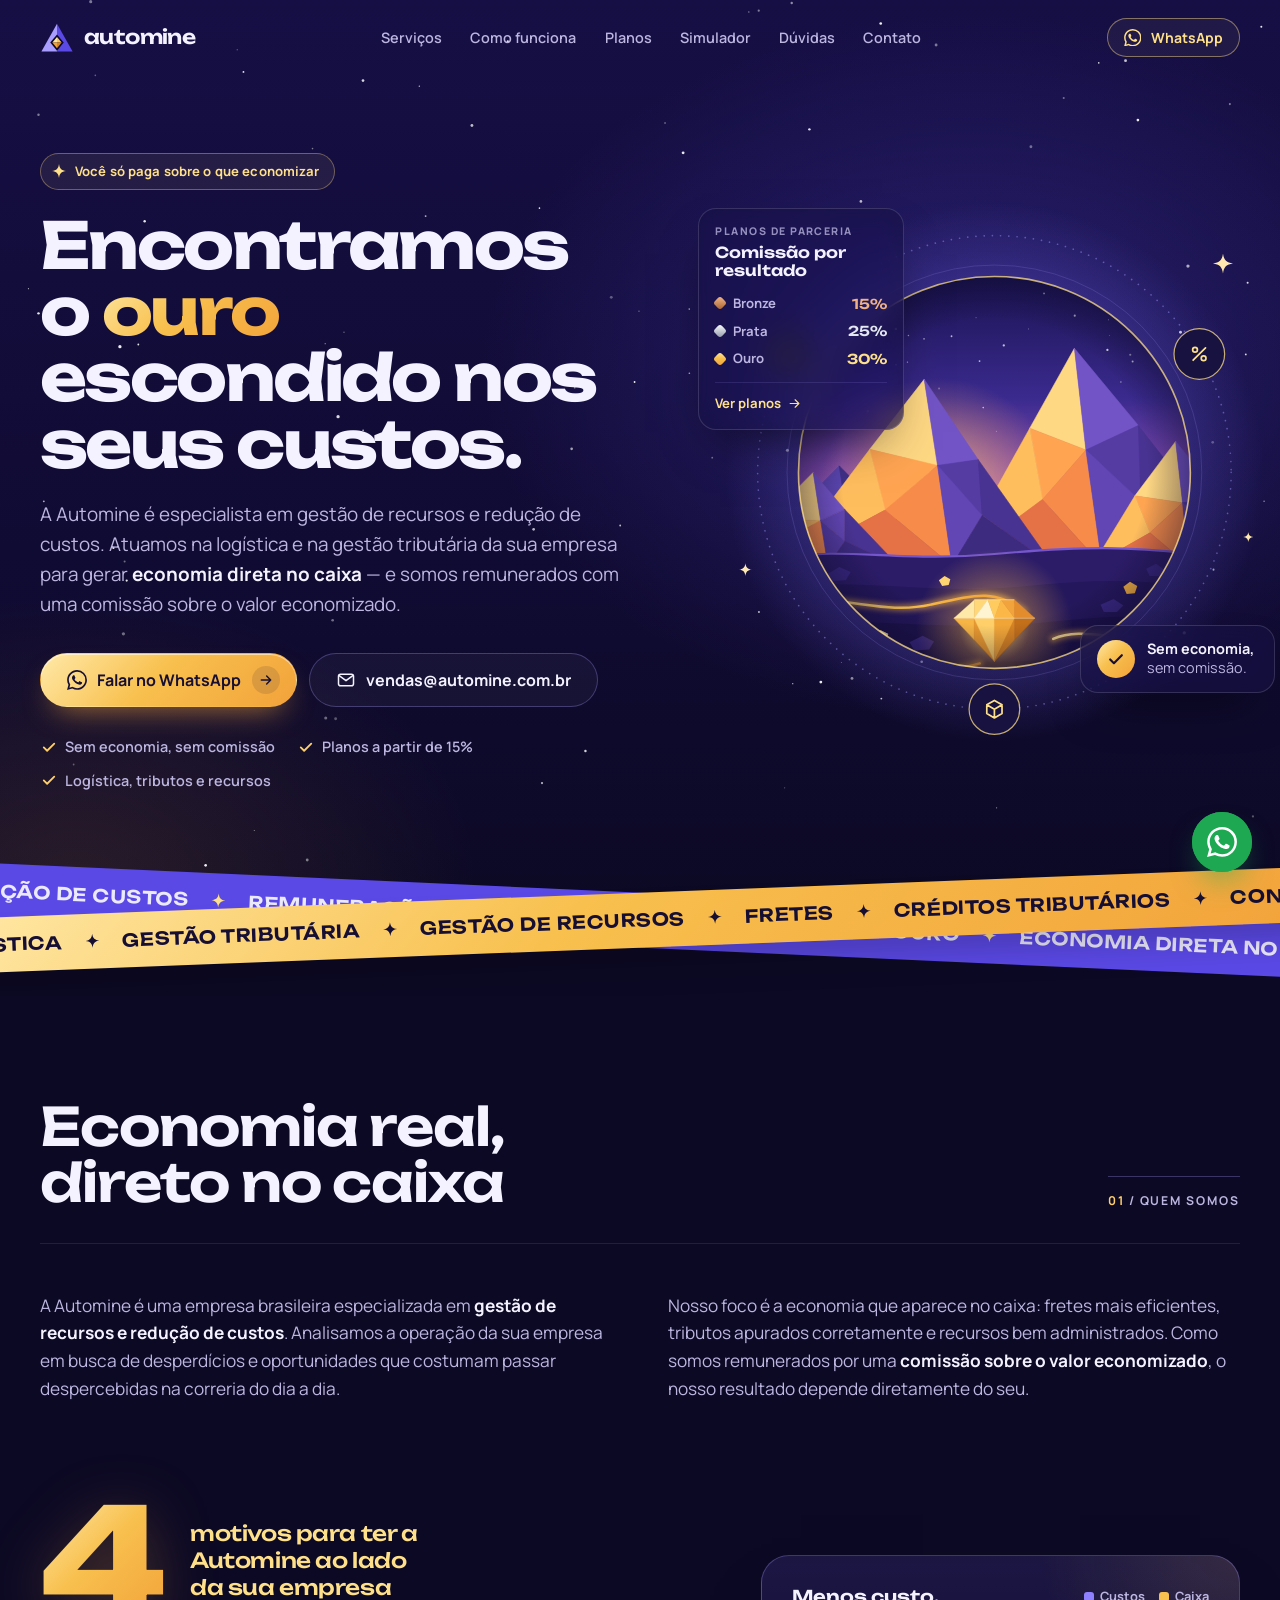
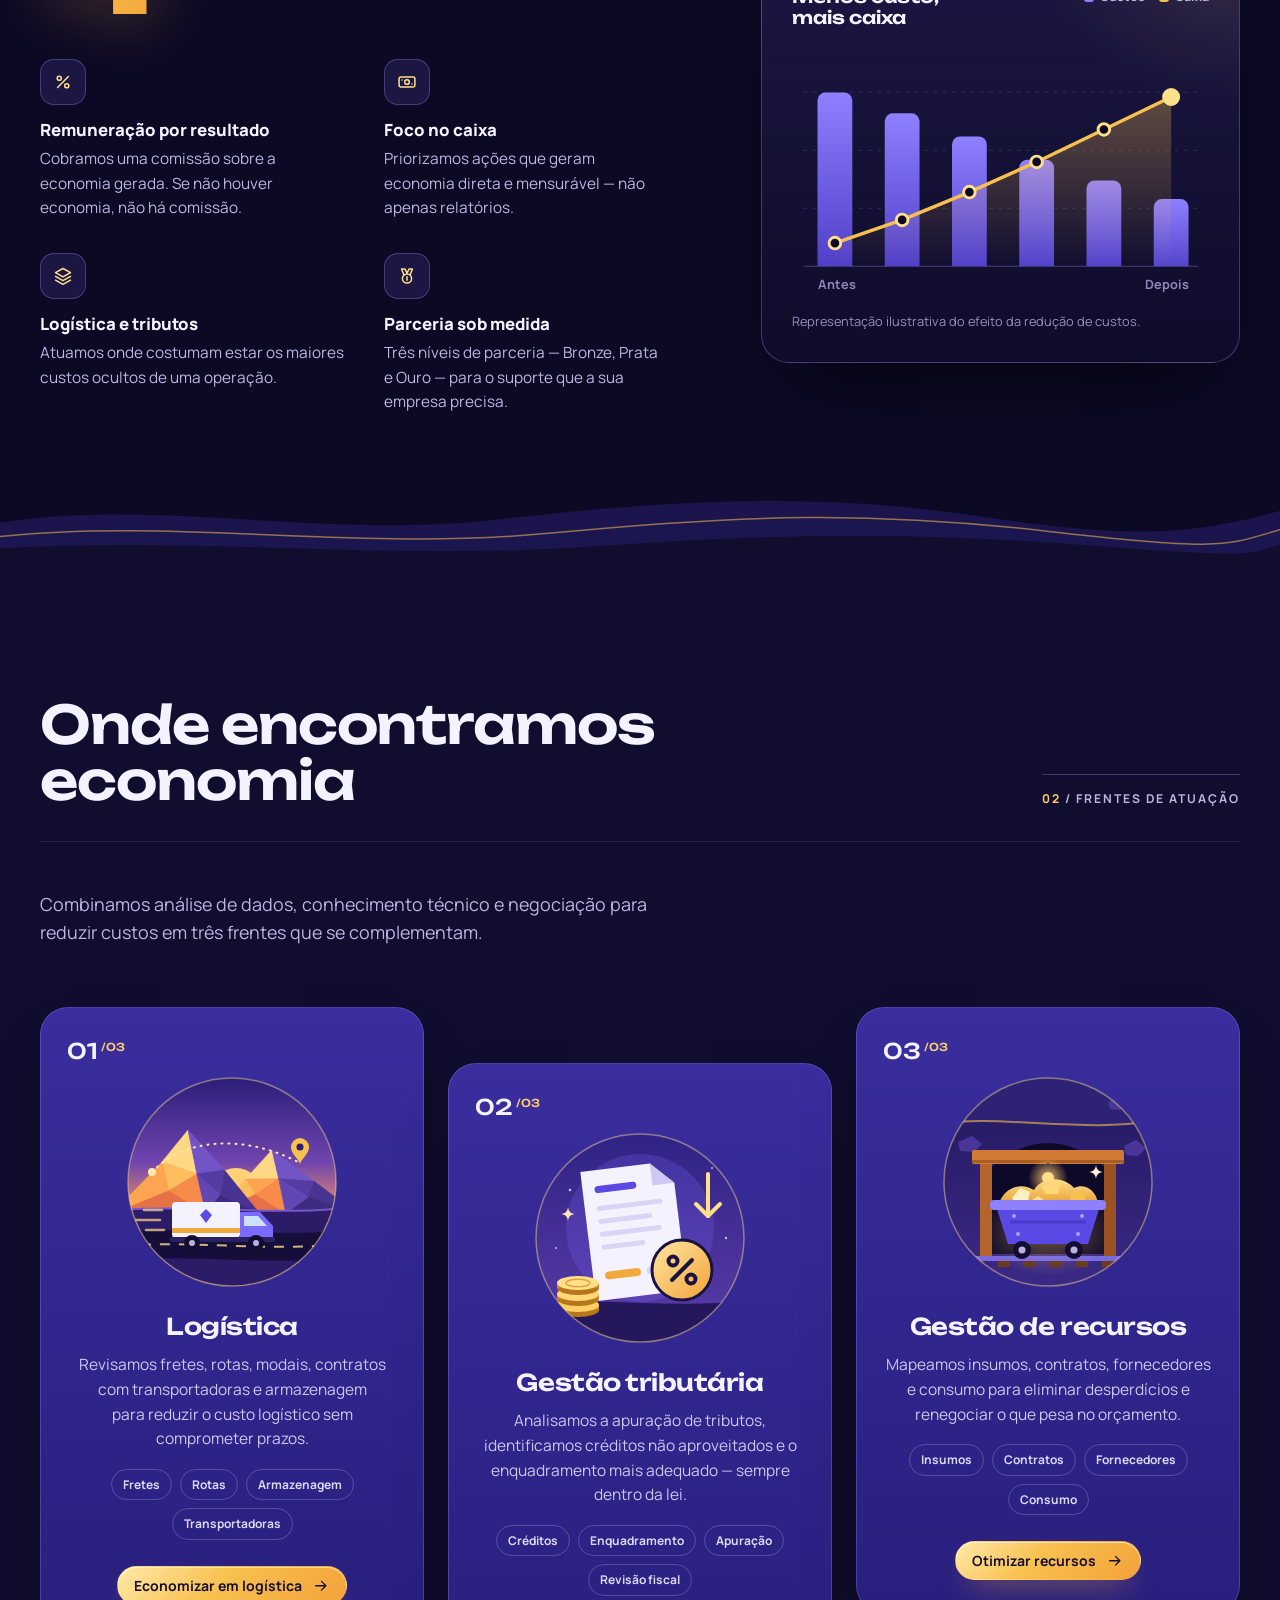
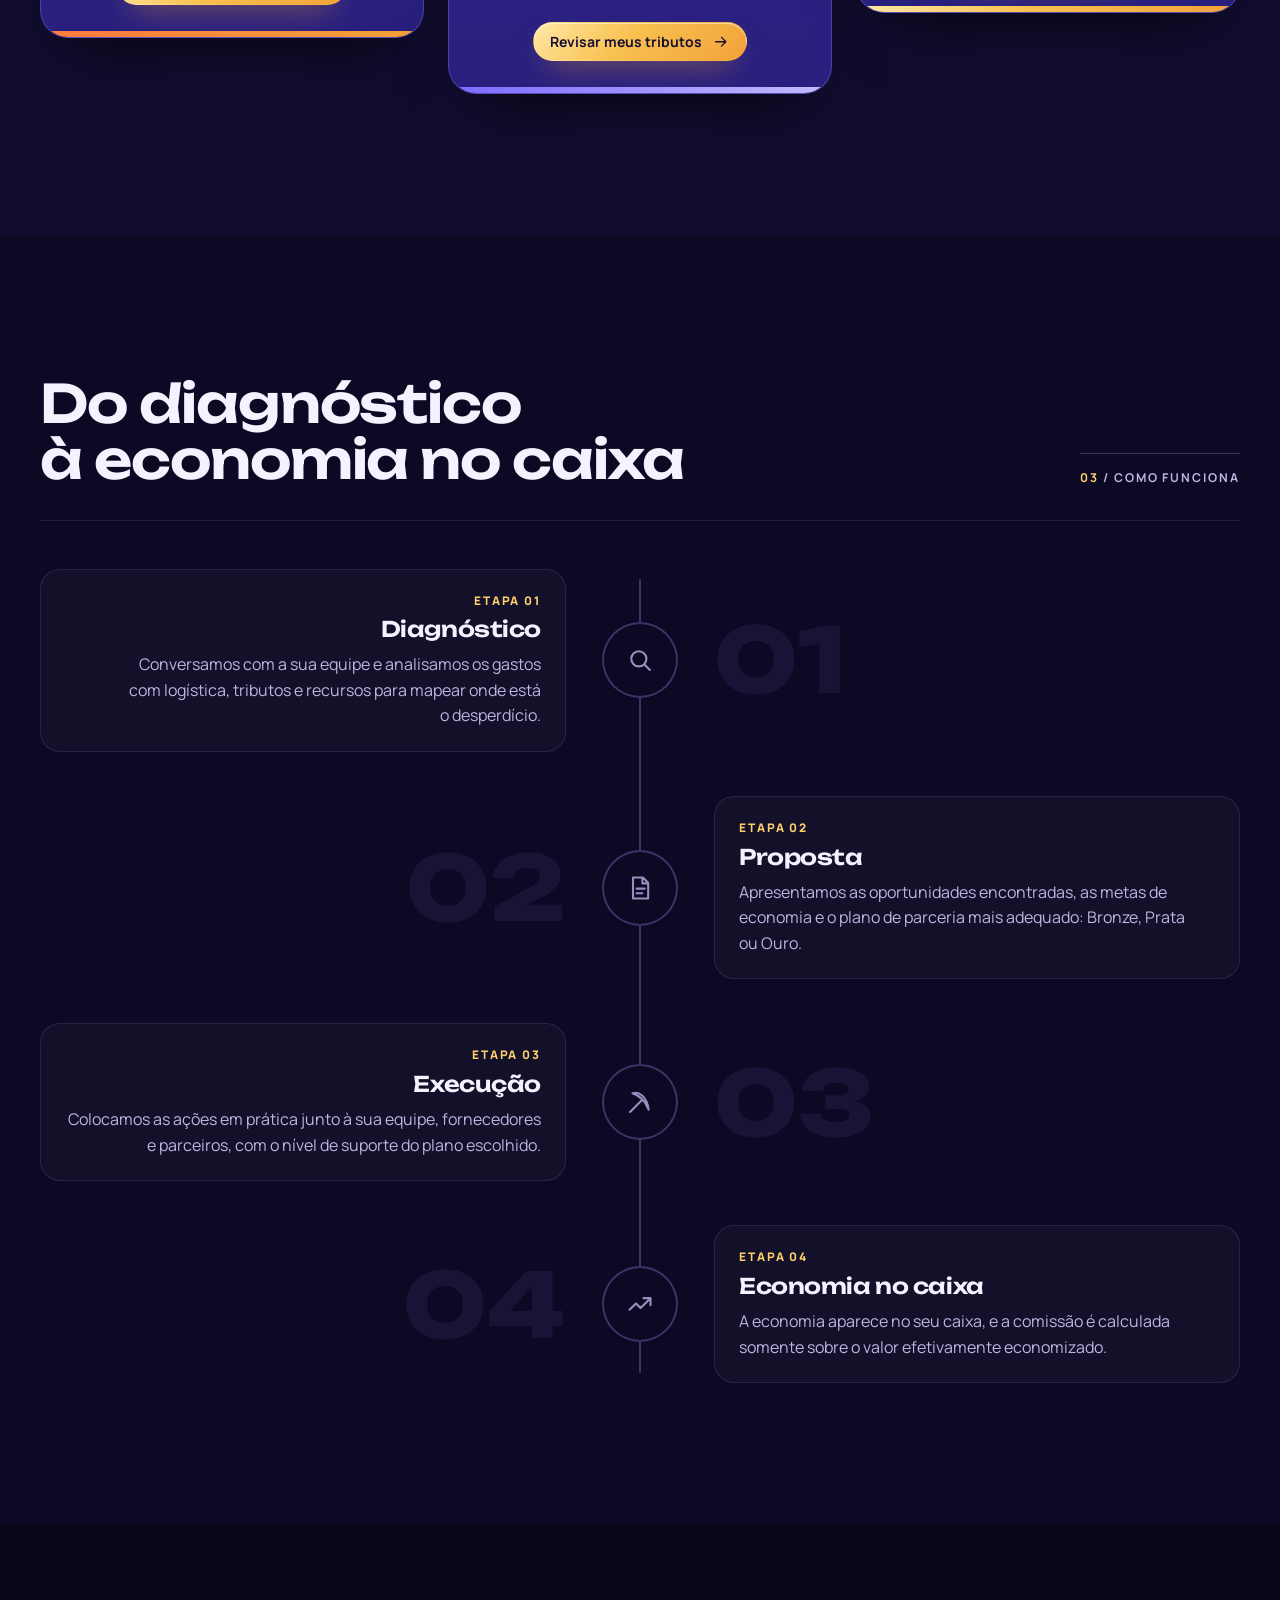
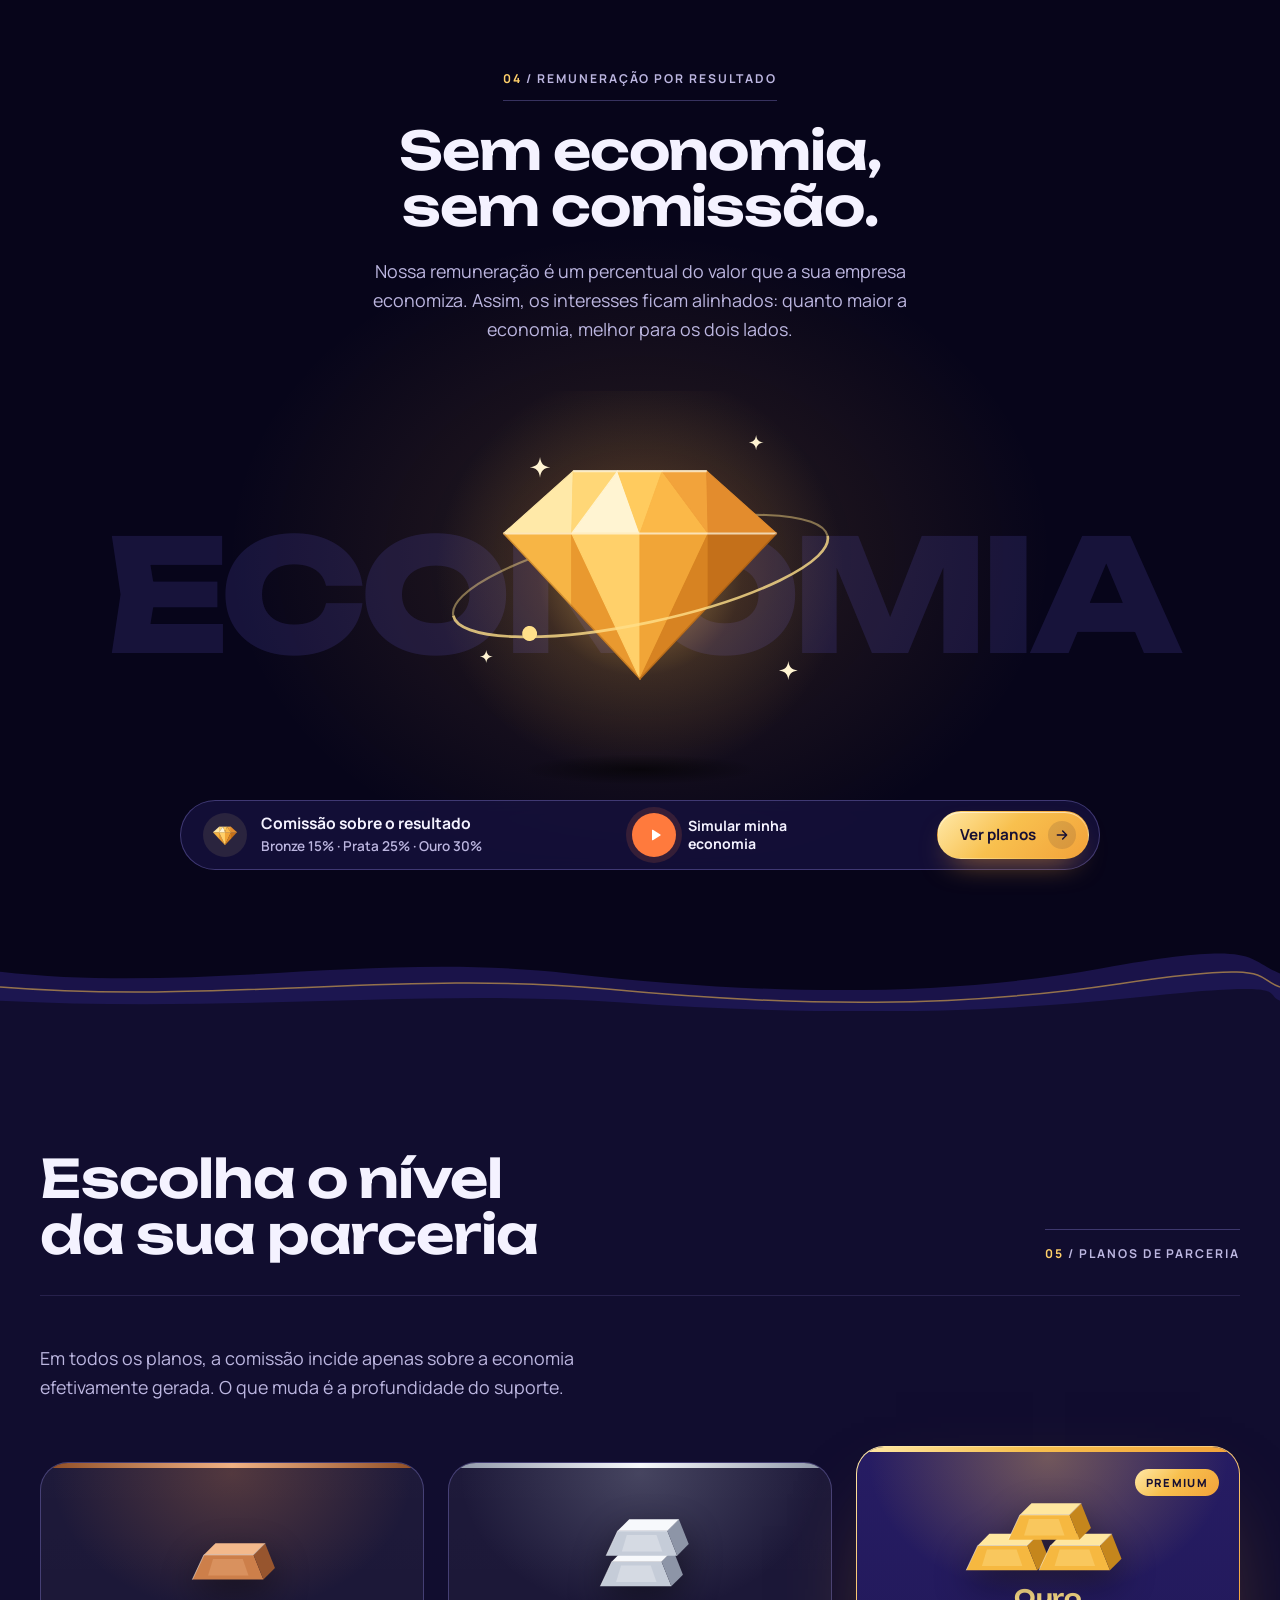
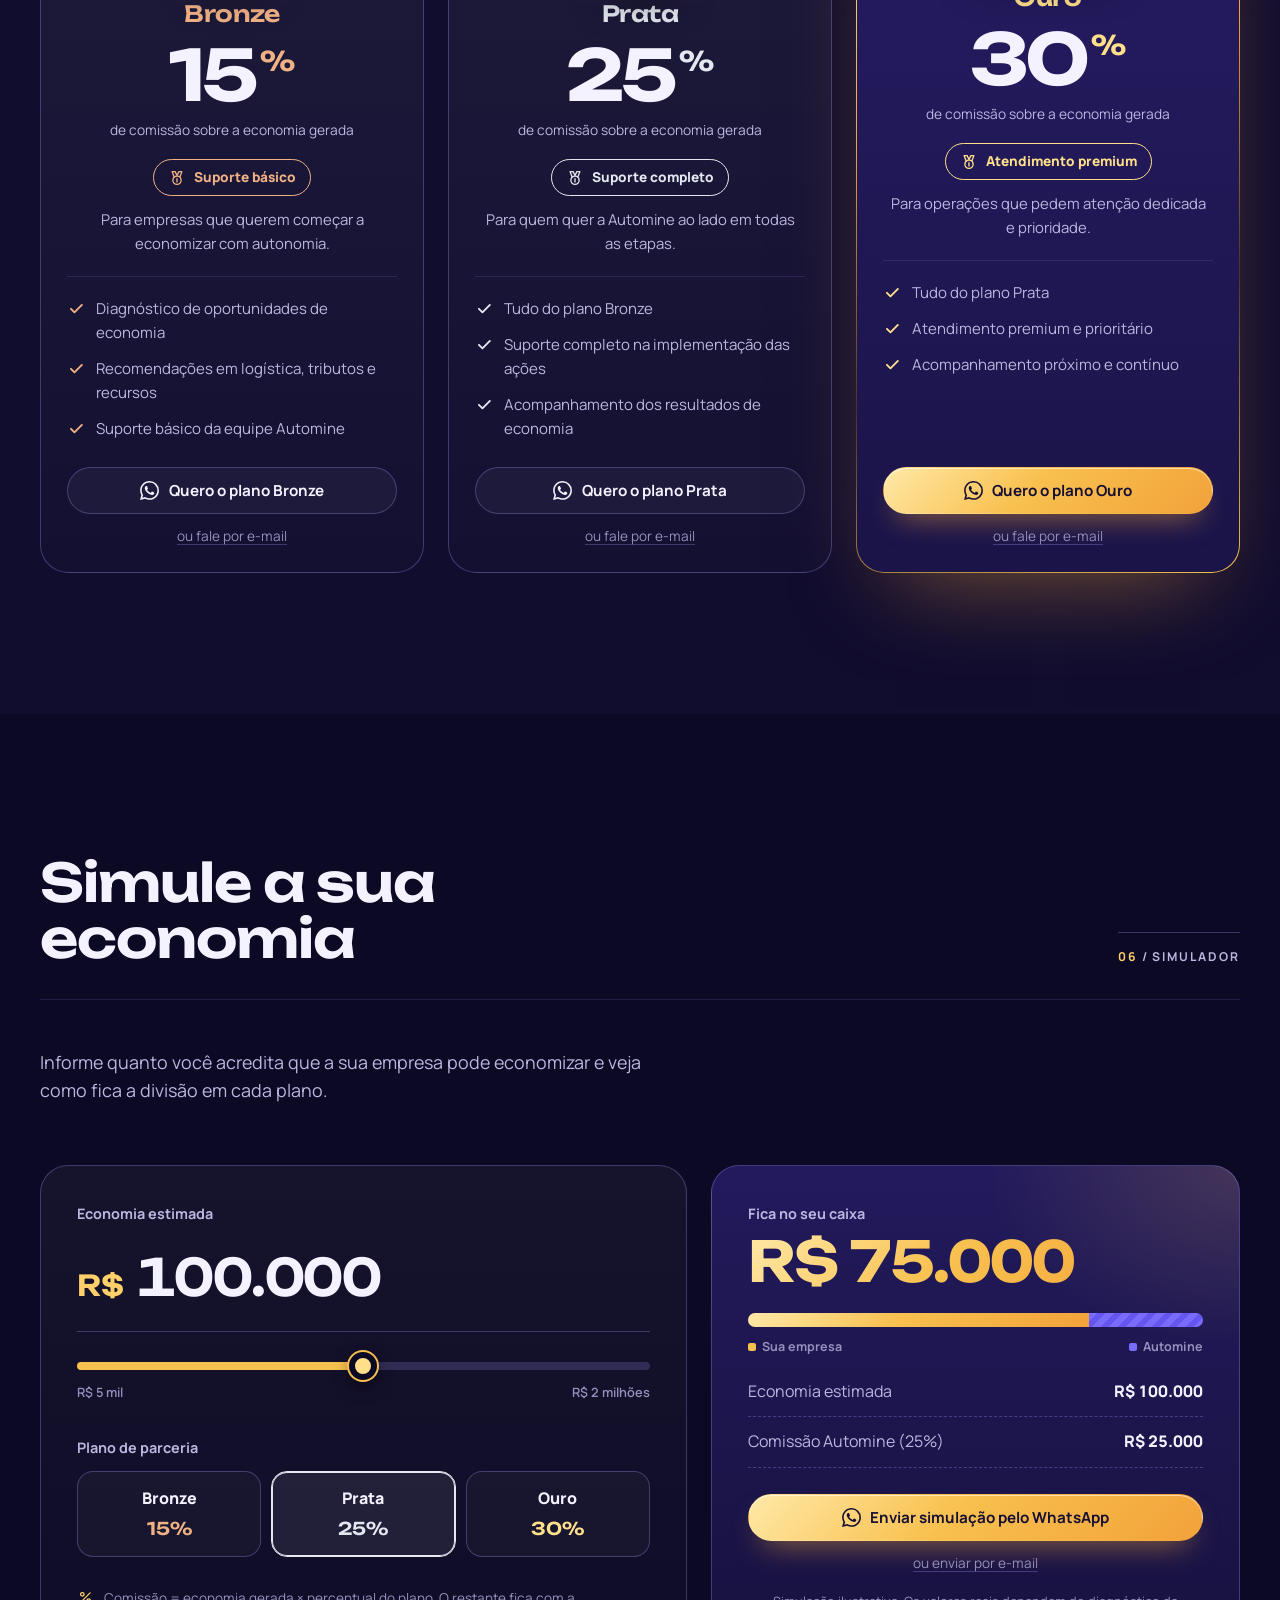
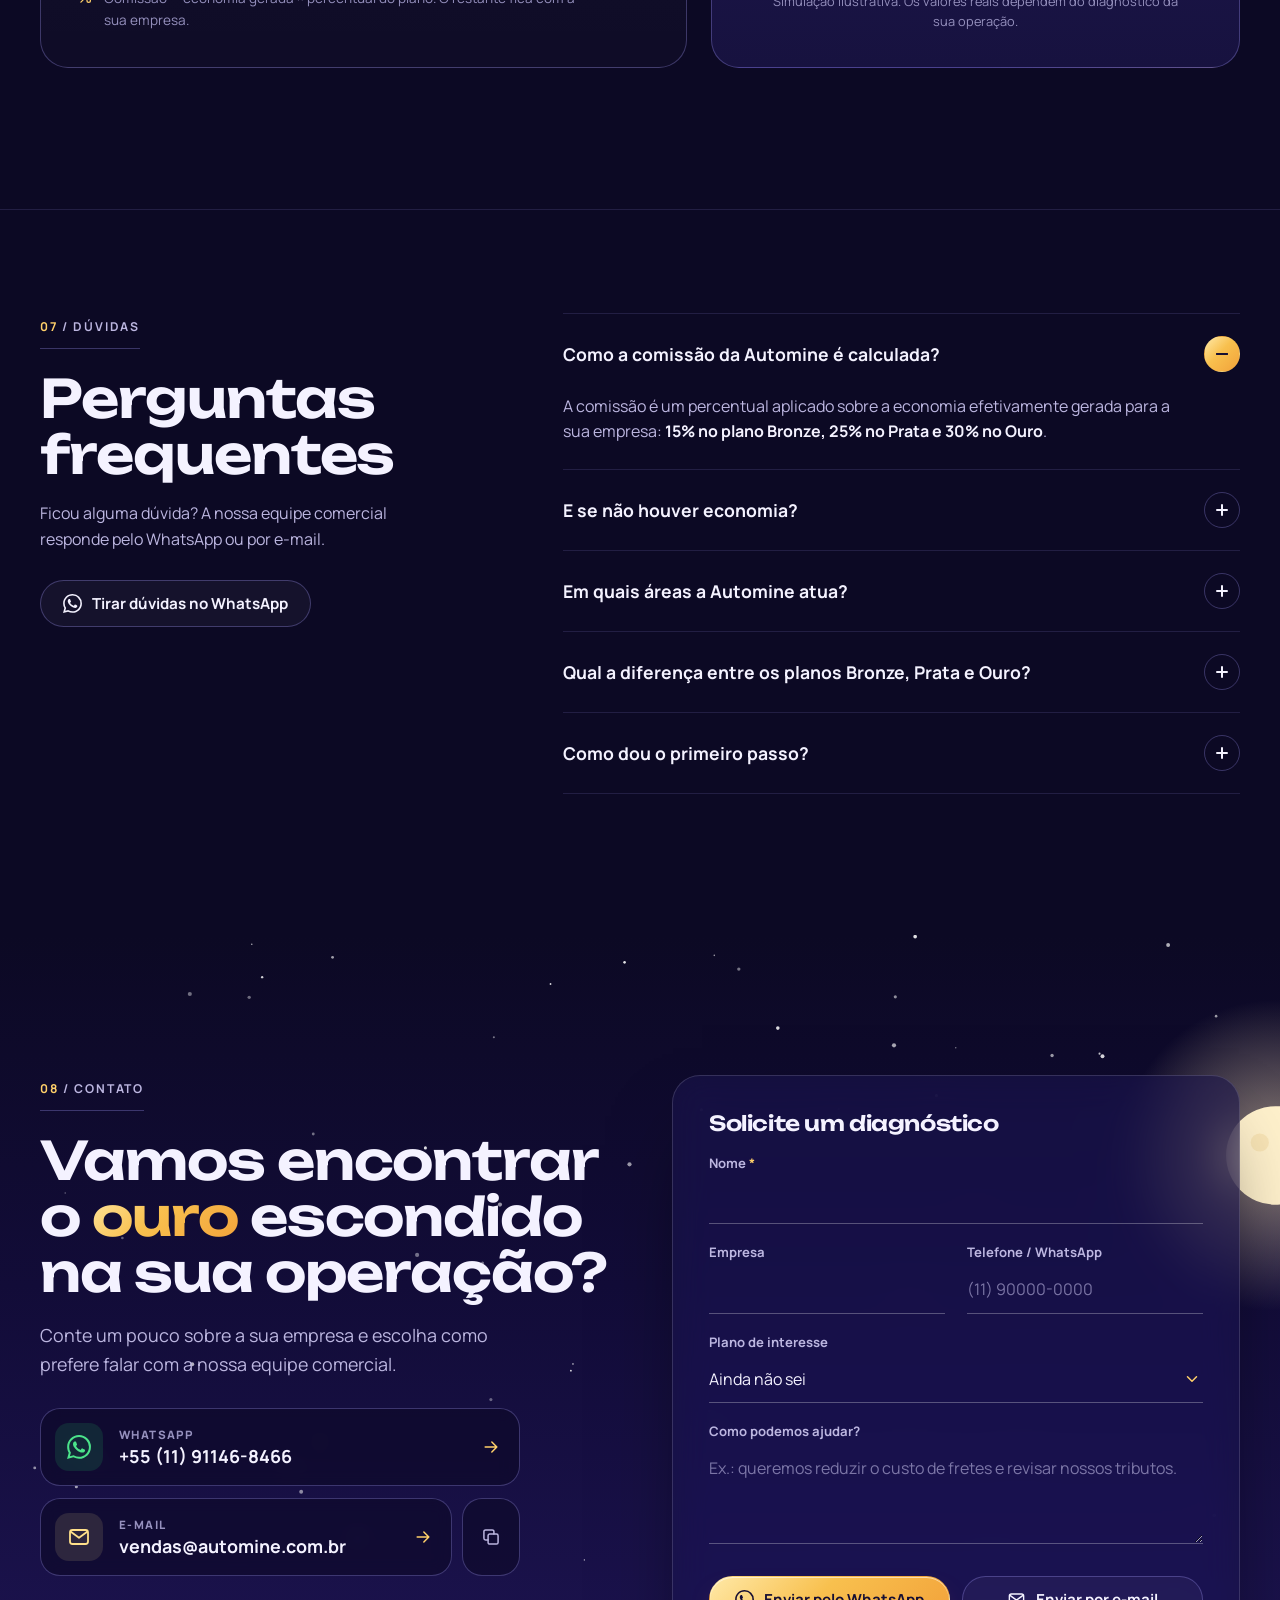
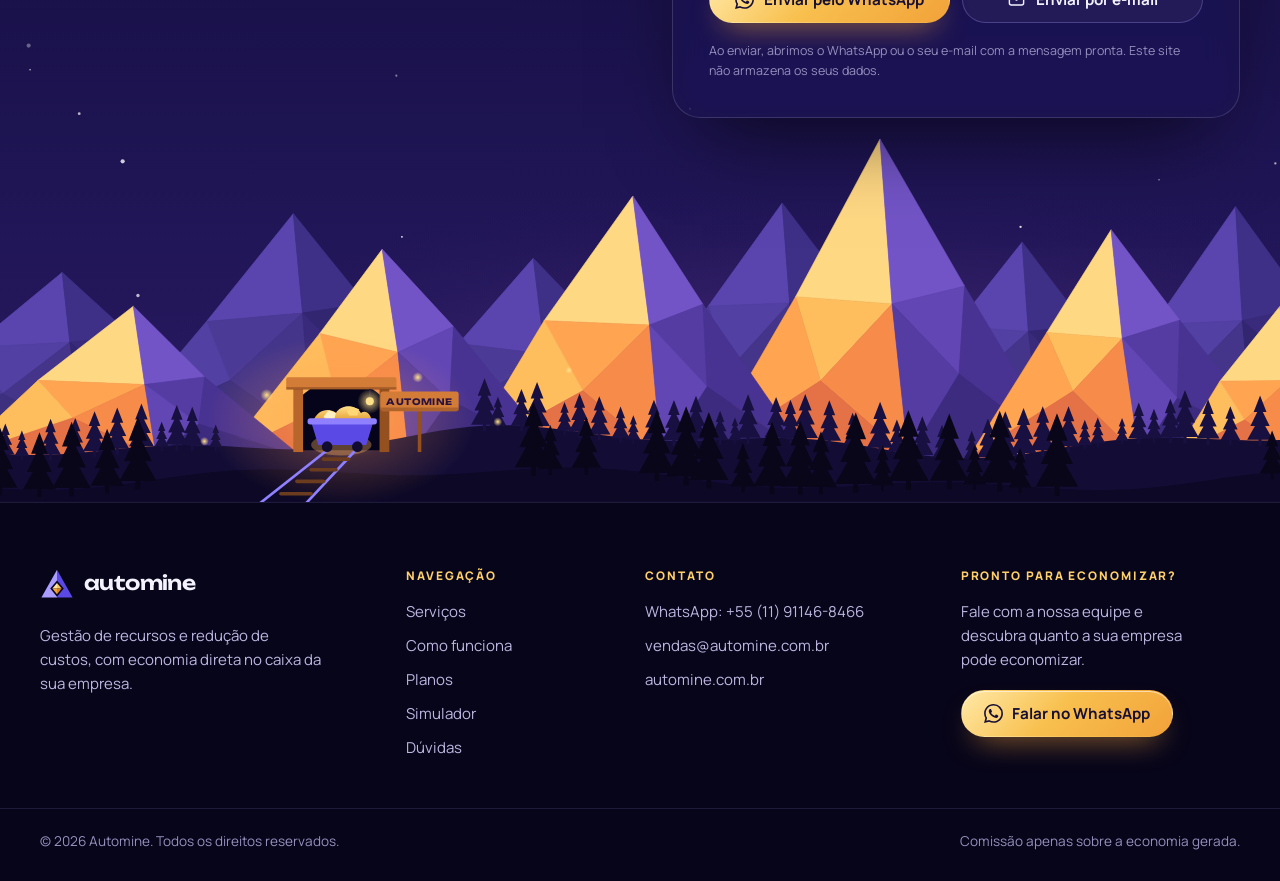
==== index.html @ c295c89c "Add Automine landing page Static pt-BR landing page for automine.com.br, with no build step and no t" ====
<!doctype html>
<html lang="pt-BR">
<head>
  <meta charset="utf-8">
  <meta name="viewport" content="width=device-width, initial-scale=1, viewport-fit=cover">
  <title>Automine — Economia direta no caixa com gestão de logística e tributos</title>
  <meta name="description" content="A Automine reduz custos de logística, tributos e recursos da sua empresa e cobra apenas uma comissão sobre a economia gerada. Conheça os planos Bronze, Prata e Ouro.">
  <link rel="canonical" href="https://automine.com.br/">
  <meta name="theme-color" content="#0C0924">
  <meta name="color-scheme" content="dark">

  <meta property="og:type" content="website">
  <meta property="og:locale" content="pt_BR">
  <meta property="og:site_name" content="Automine">
  <meta property="og:url" content="https://automine.com.br/">
  <meta property="og:title" content="Automine — Encontramos o ouro escondido nos seus custos">
  <meta property="og:description" content="Gestão de recursos, logística e tributos com remuneração por resultado: você só paga comissão sobre o que economizar.">
  <meta property="og:image" content="https://automine.com.br/assets/img/og-image.jpg">
  <meta property="og:image:width" content="1200">
  <meta property="og:image:height" content="630">
  <meta property="og:image:alt" content="Automine — economia direta no caixa">
  <meta name="twitter:card" content="summary_large_image">

  <link rel="icon" href="assets/img/favicon.svg" type="image/svg+xml">
  <link rel="apple-touch-icon" href="assets/img/apple-touch-icon.png">
  <link rel="manifest" href="site.webmanifest">

  <link rel="preload" href="assets/fonts/unbounded-latin.woff2" as="font" type="font/woff2" crossorigin>
  <link rel="preload" href="assets/fonts/manrope-latin.woff2" as="font" type="font/woff2" crossorigin>
  <link rel="stylesheet" href="assets/css/styles.css">
  <script>document.documentElement.classList.add('js');</script>
  <script src="assets/js/main.js" defer></script>

  <script type="application/ld+json">
  {
    "@context": "https://schema.org",
    "@type": "Organization",
    "name": "Automine",
    "url": "https://automine.com.br/",
    "logo": "https://automine.com.br/assets/img/icon-512.png",
    "description": "Gestão de recursos e redução de custos com foco em logística e gestão tributária. Remuneração por comissão sobre a economia gerada.",
    "email": "vendas@automine.com.br",
    "telephone": "+55-11-91146-8466",
    "areaServed": "BR",
    "contactPoint": [{
      "@type": "ContactPoint",
      "contactType": "sales",
      "telephone": "+55-11-91146-8466",
      "email": "vendas@automine.com.br",
      "areaServed": "BR",
      "availableLanguage": ["Portuguese"]
    }]
  }
  </script>
</head>
<body>
  <a class="skip-link" href="#conteudo">Pular para o conteúdo</a>

  <!-- Sprite: ícones e formas reutilizáveis -->
  <svg class="sprite" xmlns="http://www.w3.org/2000/svg" aria-hidden="true" focusable="false">
    <symbol id="i-arrow" viewBox="0 0 24 24"><path d="M5 12h14M13 6l6 6-6 6"/></symbol>
    <symbol id="i-mail" viewBox="0 0 24 24"><rect x="3" y="5" width="18" height="14" rx="2.5"/><path d="m3.8 6.8 8.2 6 8.2-6"/></symbol>
    <symbol id="i-whatsapp" viewBox="0 0 24 24"><path fill="currentColor" stroke="none" d="M17.472 14.382c-.297-.149-1.758-.867-2.03-.967-.273-.099-.471-.148-.67.15-.197.297-.767.966-.94 1.164-.173.199-.347.223-.644.075-.297-.15-1.255-.463-2.39-1.475-.883-.788-1.48-1.761-1.653-2.059-.173-.297-.018-.458.13-.606.134-.133.298-.347.446-.52.149-.174.198-.298.298-.497.099-.198.05-.371-.025-.52-.075-.149-.669-1.612-.916-2.207-.242-.579-.487-.5-.669-.51-.173-.008-.371-.01-.57-.01-.198 0-.52.074-.792.372-.272.297-1.04 1.016-1.04 2.479 0 1.462 1.065 2.875 1.213 3.074.149.198 2.096 3.2 5.077 4.487.709.306 1.262.489 1.694.625.712.227 1.36.195 1.871.118.571-.085 1.758-.719 2.006-1.413.248-.694.248-1.289.173-1.413-.074-.124-.272-.198-.57-.347m-5.421 7.403h-.004a9.87 9.87 0 0 1-5.031-1.378l-.361-.214-3.741.982.998-3.648-.235-.374a9.86 9.86 0 0 1-1.51-5.26c.001-5.45 4.436-9.884 9.888-9.884 2.64 0 5.122 1.03 6.988 2.898a9.825 9.825 0 0 1 2.893 6.994c-.003 5.45-4.437 9.884-9.885 9.884m8.413-18.297A11.815 11.815 0 0 0 12.05 0C5.495 0 .16 5.335.157 11.892c0 2.096.547 4.142 1.588 5.945L.057 24l6.305-1.654a11.882 11.882 0 0 0 5.683 1.448h.005c6.554 0 11.89-5.335 11.893-11.893a11.821 11.821 0 0 0-3.48-8.413Z"/></symbol>
    <symbol id="i-check" viewBox="0 0 24 24"><path d="M5 12.5l4.5 4.5L19 7.5"/></symbol>
    <symbol id="i-truck" viewBox="0 0 24 24"><path d="M2.5 6.5h11v9.5h-11z M13.5 9.5h4.3l3.2 3.5v3h-7.5"/><circle cx="6.5" cy="17.5" r="2"/><circle cx="17" cy="17.5" r="2"/></symbol>
    <symbol id="i-percent" viewBox="0 0 24 24"><path d="M18.5 5.5 5.5 18.5"/><circle cx="7.5" cy="7.5" r="2.5"/><circle cx="16.5" cy="16.5" r="2.5"/></symbol>
    <symbol id="i-cube" viewBox="0 0 24 24"><path d="M12 2.8 20 7.4v9.2l-8 4.6-8-4.6V7.4z M4 7.4l8 4.6 8-4.6 M12 12v9.2"/></symbol>
    <symbol id="i-cash" viewBox="0 0 24 24"><rect x="2.5" y="6" width="19" height="12" rx="2"/><circle cx="12" cy="12" r="2.8"/><path d="M6 9.5v.01M18 14.5v.01"/></symbol>
    <symbol id="i-layers" viewBox="0 0 24 24"><path d="M12 3 21 8l-9 5-9-5z M3 12.5l9 5 9-5 M3 17l9 5 9-5"/></symbol>
    <symbol id="i-medal" viewBox="0 0 24 24"><circle cx="12" cy="15" r="5.5"/><path d="M8.3 10.9 5.5 3.5h4l2.5 5.2 2.5-5.2h4l-2.8 7.4 M12 12.8v4.4"/></symbol>
    <symbol id="i-search" viewBox="0 0 24 24"><circle cx="11" cy="11" r="6.5"/><path d="m16 16 4.5 4.5"/></symbol>
    <symbol id="i-doc" viewBox="0 0 24 24"><path d="M6 3h8.5L19 7.5V21H6z M14 3v5h5 M9 12.5h7 M9 16.5h5"/></symbol>
    <symbol id="i-pickaxe" viewBox="0 0 24 24"><path d="M5.5 4.6C10.7 2.6 17.8 6.7 19.4 18.5 15.8 9.6 11 6.3 5.5 4.6Z M13.5 10.5 3.5 20.5"/></symbol>
    <symbol id="i-trend" viewBox="0 0 24 24"><path d="M3 17l5.5-5.5 4 4L21 7 M15 7h6v6"/></symbol>
    <symbol id="i-copy" viewBox="0 0 24 24"><rect x="8.5" y="8.5" width="12" height="12" rx="2"/><path d="M15.5 8.5v-3a2 2 0 0 0-2-2h-8a2 2 0 0 0-2 2v8a2 2 0 0 0 2 2h3"/></symbol>
    <symbol id="i-play" viewBox="0 0 24 24"><path fill="currentColor" stroke="none" d="M8 5.8v12.4a.8.8 0 0 0 1.2.7l10-6.2a.8.8 0 0 0 0-1.4l-10-6.2A.8.8 0 0 0 8 5.8z"/></symbol>
    <symbol id="i-menu" viewBox="0 0 24 24"><path d="M4 7h16M4 12h16M4 17h11"/></symbol>
    <symbol id="i-close" viewBox="0 0 24 24"><path d="M6 6l12 12M18 6 6 18"/></symbol>
    <symbol id="i-spark" viewBox="0 0 24 24"><path fill="currentColor" stroke="none" d="M12 1.5C12.9 8.4 15.6 11.1 22.5 12 15.6 12.9 12.9 15.6 12 22.5 11.1 15.6 8.4 12.9 1.5 12 8.4 11.1 11.1 8.4 12 1.5Z"/></symbol>
    <symbol id="spark" viewBox="0 0 24 24"><path d="M12 1.5C12.9 8.4 15.6 11.1 22.5 12 15.6 12.9 12.9 15.6 12 22.5 11.1 15.6 8.4 12.9 1.5 12 8.4 11.1 11.1 8.4 12 1.5Z"/></symbol>
    <symbol id="gem" viewBox="0 0 200 170">
      <g stroke-width=".8" stroke-linejoin="round">
        <polygon points="8,64 55,22 54,64" fill="#FFE9A8" stroke="#FFE9A8"/>
        <polygon points="55,22 54,64 85,22" fill="#FFD777" stroke="#FFD777"/>
        <polygon points="54,64 85,22 100,64" fill="#FFF4D2" stroke="#FFF4D2"/>
        <polygon points="85,22 100,64 115,22" fill="#FFCB5E" stroke="#FFCB5E"/>
        <polygon points="100,64 115,22 146,64" fill="#FBB848" stroke="#FBB848"/>
        <polygon points="115,22 146,64 145,22" fill="#F2A33B" stroke="#F2A33B"/>
        <polygon points="146,64 145,22 192,64" fill="#E38C2D" stroke="#E38C2D"/>
        <polygon points="8,64 54,64 54,113" fill="#F7B545" stroke="#F7B545"/>
        <polygon points="54,64 100,162 54,113" fill="#E9992F" stroke="#E9992F"/>
        <polygon points="54,64 100,64 100,162" fill="#FFD06A" stroke="#FFD06A"/>
        <polygon points="100,64 146,64 100,162" fill="#F1A537" stroke="#F1A537"/>
        <polygon points="146,64 100,162 146,113" fill="#D78322" stroke="#D78322"/>
        <polygon points="146,64 192,64 146,113" fill="#C4701A" stroke="#C4701A"/>
      </g>
      <path d="M8 64H192M55 22H145" stroke="#FFF7E0" stroke-opacity=".75" stroke-width="1.4" fill="none"/>
      <path d="M8 64 100 162 192 64" fill="none" stroke="#8A4A10" stroke-opacity=".35" stroke-width="1.2"/>
    </symbol>
    <symbol id="ingot" viewBox="0 0 120 72">
      <polygon points="12,62 98,62 86,32 26,32" style="fill:var(--ingot-front,#F6B840)"/>
      <polygon points="26,32 86,32 100,18 40,18" style="fill:var(--ingot-top,#FFE7A0)"/>
      <polygon points="86,32 98,62 112,48 100,18" style="fill:var(--ingot-side,#C5861C)"/>
      <polygon points="31,57 80,57 73,37 37,37" style="fill:var(--ingot-top,#FFE7A0)" opacity=".3"/>
      <path d="M12 62 26 32H86L100 18" fill="none" stroke="#fff" stroke-opacity=".5" stroke-width="1.2" stroke-linejoin="round"/>
    </symbol>
  </svg>

  <!-- Cabeçalho -->
  <header class="site-header" data-header>
    <div class="container header__inner">
      <a class="brand" href="#inicio" aria-label="Automine — voltar ao início">
        <svg class="brand__mark" viewBox="0 0 48 48" aria-hidden="true" focusable="false">
          <polygon points="24,4 2,43 24,43" fill="#A99DFF"/>
          <polygon points="24,4 46,43 24,43" fill="#5B49E6"/>
          <polygon points="24,19 33.5,30.5 24,42 14.5,30.5" fill="#0C0924"/>
          <polygon points="24,22.5 30.5,30.5 24,30.5" fill="#FFC85A"/>
          <polygon points="24,22.5 17.5,30.5 24,30.5" fill="#FFE7A0"/>
          <polygon points="17.5,30.5 24,38.5 24,30.5" fill="#F2A23A"/>
          <polygon points="30.5,30.5 24,38.5 24,30.5" fill="#D9821E"/>
        </svg>
        <span class="brand__name">automine</span>
      </a>

      <nav class="nav" aria-label="Principal">
        <ul class="nav__list">
          <li><a href="#servicos">Serviços</a></li>
          <li><a href="#como-funciona">Como funciona</a></li>
          <li><a href="#planos">Planos</a></li>
          <li><a href="#simulador">Simulador</a></li>
          <li><a href="#duvidas">Dúvidas</a></li>
          <li><a href="#contato">Contato</a></li>
        </ul>
      </nav>

      <div class="header__actions">
        <a class="btn btn--sm btn--outline header__wa" href="https://wa.me/5511911468466" data-wa="Olá, Automine! Vim pelo site e quero entender como economizar." target="_blank" rel="noopener">
          <svg class="icon" aria-hidden="true"><use href="#i-whatsapp"/></svg>
          <span class="header__wa-label">WhatsApp</span>
        </a>
        <button class="menu-toggle" type="button" aria-expanded="false" aria-controls="menu-mobile" aria-label="Abrir menu" data-menu-toggle>
          <svg class="icon icon--menu" aria-hidden="true"><use href="#i-menu"/></svg>
          <svg class="icon icon--close" aria-hidden="true"><use href="#i-close"/></svg>
        </button>
      </div>
    </div>
  </header>

  <div class="menu-mobile" id="menu-mobile" hidden>
    <nav aria-label="Menu móvel">
      <ul class="menu-mobile__list">
        <li><a href="#servicos">Serviços <svg class="icon" aria-hidden="true"><use href="#i-arrow"/></svg></a></li>
        <li><a href="#como-funciona">Como funciona <svg class="icon" aria-hidden="true"><use href="#i-arrow"/></svg></a></li>
        <li><a href="#planos">Planos <svg class="icon" aria-hidden="true"><use href="#i-arrow"/></svg></a></li>
        <li><a href="#simulador">Simulador <svg class="icon" aria-hidden="true"><use href="#i-arrow"/></svg></a></li>
        <li><a href="#duvidas">Dúvidas <svg class="icon" aria-hidden="true"><use href="#i-arrow"/></svg></a></li>
        <li><a href="#contato">Contato <svg class="icon" aria-hidden="true"><use href="#i-arrow"/></svg></a></li>
      </ul>
    </nav>
    <div class="menu-mobile__ctas">
      <a class="btn btn--gold btn--block" href="https://wa.me/5511911468466" data-wa="Olá, Automine! Vim pelo site e quero entender como economizar." target="_blank" rel="noopener">
        <svg class="icon" aria-hidden="true"><use href="#i-whatsapp"/></svg> Falar no WhatsApp
      </a>
      <a class="btn btn--ghost btn--block" href="mailto:vendas@automine.com.br" data-mail-subject="Contato pelo site — Automine">
        <svg class="icon" aria-hidden="true"><use href="#i-mail"/></svg> vendas@automine.com.br
      </a>
    </div>
  </div>

  <!-- Trilho lateral (desktop) -->
  <div class="rail" aria-hidden="true" data-rail-el>
    <span class="rail__num" data-rail-num>01</span>
    <span class="rail__sep">/</span>
    <span class="rail__label" data-rail-label>Quem somos</span>
    <span class="rail__bar"><i></i></span>
  </div>

  <main id="conteudo">
    <!-- ===================================================== HERO -->
    <section class="hero" id="inicio" aria-labelledby="hero-title">
      <div class="hero__sky" aria-hidden="true">
        <svg class="hero__stars" viewBox="0 0 1440 900" preserveAspectRatio="xMidYMid slice"><g fill="#fff"><!--GEN:hero-bg-stars-->
<circle cx="897" cy="667.6" r="1.4" opacity="0.91"/>
<circle cx="1328.1" cy="26.1" r="1.0" opacity="0.91"/>
<circle cx="1297.3" cy="101.9" r="1.0" opacity="0.46"/>
<circle cx="826.5" cy="11.8" r="0.7" opacity="0.48"/>
<circle cx="1102.6" cy="143.6" r="1.4" opacity="0.39"/>
<circle class="tw" cx="182.4" cy="1.6" r="1.5" opacity="0.44" style="animation-delay:-4.9s"/>
<circle cx="1256.3" cy="260.4" r="1.6" opacity="0.65"/>
<circle cx="294.9" cy="846.9" r="1.3" opacity="0.93"/>
<circle class="tw" cx="430.3" cy="325.1" r="0.7" opacity="0.39" style="animation-delay:-1.5s"/>
<circle cx="868.5" cy="3" r="1.2" opacity="0.52"/>
<circle cx="1178.7" cy="432.7" r="0.8" opacity="0.61"/>
<circle cx="82.1" cy="877.6" r="0.5" opacity="0.79"/>
<circle class="tw" cx="26" cy="709" r="0.9" opacity="0.68" style="animation-delay:-0.2s"/>
<circle cx="260.5" cy="859.7" r="0.7" opacity="0.79"/>
<circle cx="1356.5" cy="309.9" r="0.9" opacity="0.64"/>
<circle class="tw" cx="155.6" cy="673.6" r="1.4" opacity="0.86" style="animation-delay:-4.7s"/>
<circle cx="131.3" cy="306.7" r="1.2" opacity="0.90"/>
<circle class="tw" cx="1330.8" cy="490.6" r="0.8" opacity="0.51" style="animation-delay:-0.4s"/>
<circle class="tw" cx="214.4" cy="620.3" r="1.6" opacity="0.40" style="animation-delay:-4.9s"/>
<circle cx="768.3" cy="365.3" r="0.8" opacity="0.69"/>
<circle class="tw" cx="656.2" cy="379.6" r="0.6" opacity="0.90" style="animation-delay:-2.5s"/>
<circle cx="1207.3" cy="117.5" r="1.3" opacity="0.92"/>
<circle cx="1134.7" cy="96" r="1.0" opacity="0.40"/>
<circle cx="424.5" cy="407.8" r="1.6" opacity="0.85"/>
<circle class="tw" cx="653.1" cy="439.3" r="1.3" opacity="0.61" style="animation-delay:-2.0s"/>
<circle cx="211" cy="339.3" r="1.6" opacity="0.92"/>
<circle cx="719" cy="304.6" r="0.6" opacity="0.48"/>
<circle cx="1249" cy="325.2" r="1.4" opacity="0.80"/>
<circle class="tw" cx="956.2" cy="683.7" r="0.9" opacity="0.76" style="animation-delay:-2.4s"/>
<circle cx="1108.4" cy="621.8" r="0.8" opacity="0.91"/>
<circle cx="836.2" cy="10.4" r="1.1" opacity="0.46"/>
<circle cx="666.6" cy="735" r="1.2" opacity="0.82"/>
<circle cx="927.5" cy="664" r="1.4" opacity="0.53"/>
<circle cx="1252.7" cy="619.5" r="1.6" opacity="0.92"/>
<circle cx="762.2" cy="149.6" r="1.4" opacity="0.91"/>
<circle cx="995.7" cy="647.7" r="1.3" opacity="0.41"/>
<circle cx="836.4" cy="599" r="1.0" opacity="0.71"/>
<circle cx="917.1" cy="648.4" r="0.5" opacity="0.40"/>
<circle class="tw" cx="936.2" cy="197.1" r="1.3" opacity="0.71" style="animation-delay:-2.4s"/>
<circle class="tw" cx="325.8" cy="48.7" r="0.6" opacity="0.51" style="animation-delay:-1.0s"/>
<circle cx="51.3" cy="418.8" r="0.9" opacity="0.70"/>
<circle class="tw" cx="342.5" cy="812.9" r="0.5" opacity="0.56" style="animation-delay:-2.1s"/>
<circle cx="165.7" cy="748.2" r="0.9" opacity="0.32"/>
<circle cx="136.5" cy="490.7" r="0.9" opacity="0.68"/>
<circle cx="1178.7" cy="377.2" r="1.4" opacity="0.72"/>
<circle cx="204.6" cy="536.3" r="1.1" opacity="0.92"/>
<circle class="tw" cx="876.4" cy="316" r="1.5" opacity="0.30" style="animation-delay:-2.8s"/>
<circle cx="885.8" cy="126.6" r="1.2" opacity="0.88"/>
<circle cx="621.6" cy="203.7" r="0.8" opacity="0.93"/>
<circle cx="1384" cy="822.4" r="1.2" opacity="0.47"/>
<circle cx="714.7" cy="373.9" r="0.9" opacity="0.94"/>
<circle cx="412.4" cy="429.2" r="0.6" opacity="0.70"/>
<circle cx="422.1" cy="703.5" r="1.4" opacity="0.31"/>
<circle class="tw" cx="394.3" cy="841.7" r="1.4" opacity="0.46" style="animation-delay:-0.8s"/>
<circle cx="1423.9" cy="263.9" r="1.2" opacity="0.61"/>
<circle cx="869.5" cy="669.1" r="0.6" opacity="0.79"/>
<circle cx="768.2" cy="302.5" r="0.8" opacity="0.64"/>
<circle class="tw" cx="519.9" cy="670.5" r="1.1" opacity="0.32" style="animation-delay:-2.3s"/>
<circle cx="1319.9" cy="799.1" r="1.1" opacity="0.31"/>
<circle cx="615.9" cy="518.1" r="1.3" opacity="0.71"/>
<circle class="tw" cx="1312.9" cy="346.9" r="0.9" opacity="0.85" style="animation-delay:-1.5s"/>
<circle cx="1195.2" cy="59.4" r="1.4" opacity="0.75"/>
<circle cx="412.4" cy="702.7" r="1.5" opacity="0.39"/>
<circle cx="790.7" cy="447.9" r="0.9" opacity="0.40"/>
<circle cx="1169" cy="61.6" r="0.8" opacity="0.83"/>
<circle cx="955.6" cy="23" r="1.3" opacity="0.94"/>
<circle cx="1009.8" cy="44" r="1.4" opacity="0.44"/>
<circle cx="1371.2" cy="641.2" r="0.6" opacity="0.49"/>
<circle cx="215.6" cy="549.6" r="1.0" opacity="0.40"/>
<circle class="tw" cx="62.7" cy="97.4" r="0.9" opacity="0.35" style="animation-delay:-2.9s"/>
<circle cx="1069" cy="790.6" r="0.6" opacity="0.58"/>
<circle class="tw" cx="864.3" cy="440.6" r="1.5" opacity="0.54" style="animation-delay:-3.5s"/>
<circle cx="217.6" cy="568.2" r="1.1" opacity="0.89"/>
<circle cx="894.1" cy="236.9" r="1.1" opacity="0.47"/>
<circle cx="744.5" cy="120.4" r="0.8" opacity="0.54"/>
<circle cx="258.2" cy="642" r="1.2" opacity="0.36"/>
<circle cx="131.3" cy="112.3" r="1.2" opacity="0.46"/>
<circle cx="691.9" cy="291" r="1.4" opacity="0.32"/>
<circle class="tw" cx="77.3" cy="135.7" r="1.5" opacity="0.74" style="animation-delay:-0.6s"/>
<circle cx="1400.7" cy="598.6" r="1.4" opacity="0.39"/>
<circle cx="510.2" cy="211.5" r="0.9" opacity="0.70"/>
<circle cx="555.5" cy="122.8" r="1.4" opacity="0.72"/>
<circle cx="624.1" cy="766.4" r="1.1" opacity="0.69"/>
<circle class="tw" cx="1065.8" cy="356" r="0.6" opacity="0.32" style="animation-delay:-0.2s"/>
<circle cx="1280.5" cy="432.9" r="1.3" opacity="0.30"/>
<circle class="tw" cx="1281.3" cy="557.5" r="1.0" opacity="0.60" style="animation-delay:-0.8s"/>
<circle class="tw" cx="229" cy="337.2" r="0.9" opacity="0.87" style="animation-delay:-1.3s"/>
<circle cx="399.5" cy="145.4" r="0.8" opacity="0.45"/>
<circle cx="46.2" cy="832.1" r="0.9" opacity="0.91"/>
<circle cx="970.3" cy="424.6" r="1.5" opacity="0.38"/>
<circle class="tw" cx="419.2" cy="607" r="1.3" opacity="0.41" style="animation-delay:-0.1s"/>
<circle cx="331.9" cy="70.4" r="0.9" opacity="0.93"/>
<circle cx="449" cy="421.2" r="0.8" opacity="0.78"/>
<circle cx="235.2" cy="216.5" r="1.2" opacity="0.91"/>
<circle cx="620.1" cy="877.9" r="0.5" opacity="0.34"/>
<circle cx="590.6" cy="40.5" r="1.1" opacity="0.94"/>
<circle cx="504" cy="84.4" r="0.6" opacity="0.88"/>
<circle cx="1347.5" cy="48.4" r="0.8" opacity="0.33"/>
<circle class="tw" cx="86.6" cy="229.9" r="0.9" opacity="0.50" style="animation-delay:-0.2s"/>
<circle cx="1399.1" cy="161.4" r="1.1" opacity="0.56"/>
<circle cx="121.5" cy="282.5" r="0.6" opacity="0.65"/>
<circle cx="861.5" cy="771.1" r="0.7" opacity="0.31"/>
<circle cx="700.6" cy="514.3" r="0.9" opacity="0.71"/>
<circle class="tw" cx="1314.7" cy="276.8" r="1.0" opacity="0.84" style="animation-delay:-0.6s"/>
<circle cx="448.9" cy="78.9" r="1.3" opacity="0.83"/>
<circle cx="186.9" cy="73.8" r="0.8" opacity="0.35"/>
<circle class="tw" cx="830.9" cy="220.8" r="0.6" opacity="0.76" style="animation-delay:-1.0s"/>
<circle cx="411.9" cy="336.4" r="0.6" opacity="0.57"/>
<circle cx="1083.3" cy="500.5" r="1.5" opacity="0.73"/>
<circle cx="827.6" cy="398" r="1.4" opacity="0.73"/>
<!--/GEN:hero-bg-stars--></g></svg>
      </div>

      <div class="container hero__grid">
        <div class="hero__copy">
          <p class="pill" data-reveal>
            <svg class="icon" aria-hidden="true"><use href="#i-spark"/></svg>
            Você só paga sobre o que economizar
          </p>
          <h1 class="hero__title" id="hero-title" data-reveal style="--d:80ms">
            Encontramos o <span class="text-gold">ouro</span> escondido nos seus custos.
          </h1>
          <p class="hero__lead" data-reveal style="--d:160ms">
            A Automine é especialista em gestão de recursos e redução de custos. Atuamos na logística e na gestão tributária da sua empresa para gerar <strong>economia direta no caixa</strong> — e somos remunerados com uma comissão sobre o valor economizado.
          </p>
          <div class="hero__ctas" data-reveal style="--d:240ms">
            <a class="btn btn--gold btn--lg" href="https://wa.me/5511911468466" data-wa="Olá, Automine! Vim pelo site e quero saber quanto minha empresa pode economizar." target="_blank" rel="noopener">
              <svg class="icon" aria-hidden="true"><use href="#i-whatsapp"/></svg>
              Falar no WhatsApp
              <span class="btn__arrow" aria-hidden="true"><svg class="icon"><use href="#i-arrow"/></svg></span>
            </a>
            <a class="btn btn--ghost btn--lg" href="mailto:vendas@automine.com.br" data-mail-subject="Quero economizar — contato pelo site" data-mail-body="Olá, equipe Automine!&#10;&#10;Gostaria de entender quanto a minha empresa pode economizar.&#10;&#10;Nome:&#10;Empresa:&#10;Telefone:">
              <svg class="icon" aria-hidden="true"><use href="#i-mail"/></svg>
              vendas@automine.com.br
            </a>
          </div>
          <ul class="hero__checks" data-reveal style="--d:320ms">
            <li><svg class="icon" aria-hidden="true"><use href="#i-check"/></svg> Sem economia, sem comissão</li>
            <li><svg class="icon" aria-hidden="true"><use href="#i-check"/></svg> Planos a partir de 15%</li>
            <li><svg class="icon" aria-hidden="true"><use href="#i-check"/></svg> Logística, tributos e recursos</li>
          </ul>
        </div>

        <div class="hero__art" data-parallax>
          <svg class="portal" viewBox="-30 -30 660 660" aria-hidden="true" focusable="false" data-depth="-8">
            <defs>
              <clipPath id="hp-clip"><circle cx="300" cy="300" r="240"/></clipPath>
              <linearGradient id="hp-sky" x1="0" y1="60" x2="0" y2="414" gradientUnits="userSpaceOnUse">
                <stop offset="0" stop-color="#1A1352"/>
                <stop offset=".42" stop-color="#3A2A8E"/>
                <stop offset=".72" stop-color="#8B4FB4"/>
                <stop offset=".9" stop-color="#FF8F62"/>
                <stop offset="1" stop-color="#FFC27A"/>
              </linearGradient>
              <radialGradient id="hp-halo">
                <stop offset=".55" stop-color="#7A6BFF" stop-opacity=".32"/>
                <stop offset="1" stop-color="#7A6BFF" stop-opacity="0"/>
              </radialGradient>
              <radialGradient id="hp-sun">
                <stop offset="0" stop-color="#FFF6DA"/>
                <stop offset=".6" stop-color="#FFD887"/>
                <stop offset="1" stop-color="#FFB45E"/>
              </radialGradient>
              <radialGradient id="hp-sunglow">
                <stop offset="0" stop-color="#FFCF7A" stop-opacity=".85"/>
                <stop offset="1" stop-color="#FF9A5C" stop-opacity="0"/>
              </radialGradient>
              <radialGradient id="hp-gemglow">
                <stop offset="0" stop-color="#FFE08A" stop-opacity=".95"/>
                <stop offset=".45" stop-color="#F8B445" stop-opacity=".35"/>
                <stop offset="1" stop-color="#F8B445" stop-opacity="0"/>
              </radialGradient>
              <radialGradient id="hp-vignette">
                <stop offset=".72" stop-color="#0C0924" stop-opacity="0"/>
                <stop offset="1" stop-color="#0C0924" stop-opacity=".55"/>
              </radialGradient>
              <linearGradient id="hp-vein" x1="0" x2="1" y1="0" y2="0">
                <stop offset="0" stop-color="#FFE9A8"/>
                <stop offset=".5" stop-color="#F8C04E"/>
                <stop offset="1" stop-color="#E8902F"/>
              </linearGradient>
              <filter id="hp-blur" x="-10%" y="-60%" width="120%" height="220%"><feGaussianBlur stdDeviation="3.5"/></filter>
            </defs>

            <circle cx="300" cy="300" r="330" fill="url(#hp-halo)"/>

            <g clip-path="url(#hp-clip)">
              <rect x="40" y="40" width="520" height="520" fill="url(#hp-sky)"/>
              <g fill="#fff"><!--GEN:hero-stars-->
<circle cx="179.5" cy="168" r="0.9" opacity="0.69"/>
<circle class="tw" cx="100.1" cy="72.4" r="1.3" opacity="0.47" style="animation-delay:-5.0s"/>
<circle class="tw" cx="286.3" cy="220.6" r="1.0" opacity="0.72" style="animation-delay:-3.2s"/>
<circle class="tw" cx="469.3" cy="164.2" r="1.2" opacity="0.74" style="animation-delay:-3.8s"/>
<circle cx="341.9" cy="124.2" r="0.5" opacity="0.86"/>
<circle cx="400.7" cy="228.2" r="1.2" opacity="0.90"/>
<circle class="tw" cx="438.4" cy="150" r="1.4" opacity="0.87" style="animation-delay:-0.7s"/>
<circle class="tw" cx="169.8" cy="243.8" r="0.9" opacity="0.71" style="animation-delay:-2.5s"/>
<circle cx="247.5" cy="133.2" r="1.1" opacity="0.68"/>
<circle cx="383.7" cy="237.2" r="1.4" opacity="0.94"/>
<circle cx="145" cy="224.9" r="1.5" opacity="0.89"/>
<circle class="tw" cx="398.4" cy="108" r="1.3" opacity="0.67" style="animation-delay:-0.3s"/>
<circle cx="462.8" cy="248.2" r="0.6" opacity="0.82"/>
<circle class="tw" cx="139.4" cy="122.9" r="1.3" opacity="0.87" style="animation-delay:-3.1s"/>
<circle cx="90.7" cy="199.3" r="0.8" opacity="0.87"/>
<circle cx="302.5" cy="249.7" r="0.8" opacity="0.35"/>
<circle class="tw" cx="84.4" cy="105.5" r="0.9" opacity="0.70" style="animation-delay:-0.2s"/>
<circle cx="469.2" cy="126.5" r="1.5" opacity="0.88"/>
<circle cx="281.8" cy="163.6" r="1.1" opacity="0.69"/>
<circle cx="355.3" cy="239.3" r="1.0" opacity="0.58"/>
<circle cx="179.3" cy="124.2" r="1.5" opacity="0.64"/>
<circle cx="75.3" cy="144.7" r="1.1" opacity="0.31"/>
<circle cx="360.8" cy="80.8" r="1.1" opacity="0.60"/>
<circle class="tw" cx="232.2" cy="197.3" r="1.2" opacity="0.31" style="animation-delay:-3.4s"/>
<circle class="tw" cx="513.1" cy="115.2" r="1.0" opacity="0.69" style="animation-delay:-1.8s"/>
<circle cx="213.8" cy="136.4" r="1.1" opacity="0.50"/>
<circle class="tw" cx="425.2" cy="74.8" r="1.1" opacity="0.78" style="animation-delay:-1.1s"/>
<circle cx="439.8" cy="113" r="0.7" opacity="0.58"/>
<circle cx="116.8" cy="128" r="0.8" opacity="0.84"/>
<circle cx="463.5" cy="100.5" r="0.8" opacity="0.72"/>
<circle class="tw" cx="277.5" cy="110.5" r="0.6" opacity="0.64" style="animation-delay:-4.0s"/>
<circle cx="455.7" cy="103" r="0.8" opacity="0.82"/>
<circle cx="440.9" cy="132.2" r="0.6" opacity="0.49"/>
<circle cx="194.7" cy="132.3" r="0.9" opacity="0.57"/>
<circle cx="493.5" cy="98.1" r="0.5" opacity="0.91"/>
<circle class="tw" cx="524" cy="148.2" r="1.5" opacity="0.90" style="animation-delay:-3.7s"/>
<circle class="tw" cx="454.9" cy="189.3" r="1.0" opacity="0.49" style="animation-delay:-1.1s"/>
<circle class="tw" cx="101.3" cy="176" r="0.8" opacity="0.83" style="animation-delay:-4.5s"/>
<circle cx="389.1" cy="236.3" r="1.4" opacity="0.88"/>
<circle cx="76" cy="204.2" r="0.7" opacity="0.49"/>
<circle class="tw" cx="311.5" cy="144.5" r="1.4" opacity="0.70" style="animation-delay:-1.3s"/>
<circle class="tw" cx="466.4" cy="155.9" r="1.3" opacity="0.53" style="animation-delay:-2.7s"/>
<circle cx="445.7" cy="100.8" r="1.3" opacity="0.90"/>
<circle class="tw" cx="448.8" cy="71.4" r="1.1" opacity="0.86" style="animation-delay:-1.4s"/>
<circle cx="193.5" cy="164.9" r="0.9" opacity="0.61"/>
<circle class="tw" cx="70.8" cy="79.9" r="0.6" opacity="0.38" style="animation-delay:-4.9s"/>
<!--/GEN:hero-stars--></g>
              <circle cx="232" cy="334" r="150" fill="url(#hp-sunglow)"/>
              <circle cx="232" cy="334" r="60" fill="url(#hp-sun)"/>
              <g><!--GEN:hero-back-->
<polygon points="110,292 57.9,344.7 118.9,351.5" fill="#5A45AE" stroke="#5A45AE"/>
<polygon points="57.9,344.7 75.5,377.6 118.9,351.5" fill="#4B3A96" stroke="#4B3A96"/>
<polygon points="57.9,344.7 -10,412 75.5,377.6" fill="#5240A2" stroke="#5240A2"/>
<polygon points="118.9,351.5 75.5,377.6 128,412" fill="#44358A" stroke="#44358A"/>
<polygon points="-10,412 128,412 75.5,377.6" fill="#3D307F" stroke="#3D307F"/>
<polygon points="110,292 118.9,351.5 156.8,339.5" fill="#3F3087" stroke="#3F3087"/>
<polygon points="118.9,351.5 157.3,376.3 156.8,339.5" fill="#392A7C" stroke="#392A7C"/>
<polygon points="118.9,351.5 128,412 157.3,376.3" fill="#332671" stroke="#332671"/>
<polygon points="156.8,339.5 157.3,376.3 230,412" fill="#2E2267" stroke="#2E2267"/>
<polygon points="128,412 230,412 157.3,376.3" fill="#291F5E" stroke="#291F5E"/>
<polygon points="255,258 207.8,317.5 263.9,343.9" fill="#5A45AE" stroke="#5A45AE"/>
<polygon points="207.8,317.5 217.6,371.1 263.9,343.9" fill="#4B3A96" stroke="#4B3A96"/>
<polygon points="207.8,317.5 140,412 217.6,371.1" fill="#5240A2" stroke="#5240A2"/>
<polygon points="263.9,343.9 217.6,371.1 270,412" fill="#44358A" stroke="#44358A"/>
<polygon points="140,412 270,412 217.6,371.1" fill="#3D307F" stroke="#3D307F"/>
<polygon points="255,258 263.9,343.9 299.3,313.4" fill="#3F3087" stroke="#3F3087"/>
<polygon points="263.9,343.9 302.9,372.4 299.3,313.4" fill="#392A7C" stroke="#392A7C"/>
<polygon points="263.9,343.9 270,412 302.9,372.4" fill="#332671" stroke="#332671"/>
<polygon points="299.3,313.4 302.9,372.4 380,412" fill="#2E2267" stroke="#2E2267"/>
<polygon points="270,412 380,412 302.9,372.4" fill="#291F5E" stroke="#291F5E"/>
<polygon points="430,246 388.5,316.1 437.9,327.2" fill="#5A45AE" stroke="#5A45AE"/>
<polygon points="388.5,316.1 396.2,365.6 437.9,327.2" fill="#5240A2" stroke="#5240A2"/>
<polygon points="388.5,316.1 320,412 396.2,365.6" fill="#4B3A96" stroke="#4B3A96"/>
<polygon points="437.9,327.2 396.2,365.6 445,412" fill="#44358A" stroke="#44358A"/>
<polygon points="320,412 445,412 396.2,365.6" fill="#3D307F" stroke="#3D307F"/>
<polygon points="430,246 437.9,327.2 495.5,327" fill="#3F3087" stroke="#3F3087"/>
<polygon points="437.9,327.2 482,371.1 495.5,327" fill="#332671" stroke="#332671"/>
<polygon points="437.9,327.2 445,412 482,371.1" fill="#392A7C" stroke="#392A7C"/>
<polygon points="495.5,327 482,371.1 560,412" fill="#2E2267" stroke="#2E2267"/>
<polygon points="445,412 560,412 482,371.1" fill="#291F5E" stroke="#291F5E"/>
<polygon points="560,290 512.4,348.7 567.7,357.3" fill="#5A45AE" stroke="#5A45AE"/>
<polygon points="512.4,348.7 530.7,380 567.7,357.3" fill="#5240A2" stroke="#5240A2"/>
<polygon points="512.4,348.7 470,412 530.7,380" fill="#4B3A96" stroke="#4B3A96"/>
<polygon points="567.7,357.3 530.7,380 575,412" fill="#44358A" stroke="#44358A"/>
<polygon points="470,412 575,412 530.7,380" fill="#3D307F" stroke="#3D307F"/>
<polygon points="560,290 567.7,357.3 610.4,354.6" fill="#3F3087" stroke="#3F3087"/>
<polygon points="567.7,357.3 604,385.7 610.4,354.6" fill="#392A7C" stroke="#392A7C"/>
<polygon points="567.7,357.3 575,412 604,385.7" fill="#332671" stroke="#332671"/>
<polygon points="610.4,354.6 604,385.7 660,412" fill="#2E2267" stroke="#2E2267"/>
<polygon points="575,412 660,412 604,385.7" fill="#291F5E" stroke="#291F5E"/>
<!--/GEN:hero-back--></g>
              <g stroke-width=".7" stroke-linejoin="round"><!--GEN:hero-front-->
<polygon points="398,148 343.3,245.8 412.1,272.5" fill="#FFD884" stroke="#FFD884"/>
<polygon points="343.3,245.8 358.8,333.1 412.1,272.5" fill="#FFA552" stroke="#FFA552"/>
<polygon points="343.3,245.8 250,414 358.8,333.1" fill="#FFBE5E" stroke="#FFBE5E"/>
<polygon points="412.1,272.5 358.8,333.1 432,414" fill="#F78C4A" stroke="#F78C4A"/>
<polygon points="250,414 432,414 358.8,333.1" fill="#E57246" stroke="#E57246"/>
<polygon points="398,148 412.1,272.5 476.3,242.5" fill="#7254C6" stroke="#7254C6"/>
<polygon points="412.1,272.5 479.3,335.2 476.3,242.5" fill="#553CA3" stroke="#553CA3"/>
<polygon points="412.1,272.5 432,414 479.3,335.2" fill="#6246B4" stroke="#6246B4"/>
<polygon points="476.3,242.5 479.3,335.2 610,414" fill="#493392" stroke="#493392"/>
<polygon points="432,414 610,414 479.3,335.2" fill="#3D2B80" stroke="#3D2B80"/>
<polygon points="522,262 472.1,328.7 530.5,337.2" fill="#FFD884" stroke="#FFD884"/>
<polygon points="472.1,328.7 490.5,374 530.5,337.2" fill="#FFA552" stroke="#FFA552"/>
<polygon points="472.1,328.7 420,414 490.5,374" fill="#FFBE5E" stroke="#FFBE5E"/>
<polygon points="530.5,337.2 490.5,374 538,414" fill="#F78C4A" stroke="#F78C4A"/>
<polygon points="420,414 538,414 490.5,374" fill="#E57246" stroke="#E57246"/>
<polygon points="522,262 530.5,337.2 576.5,329.6" fill="#7254C6" stroke="#7254C6"/>
<polygon points="530.5,337.2 574.3,375.1 576.5,329.6" fill="#553CA3" stroke="#553CA3"/>
<polygon points="530.5,337.2 538,414 574.3,375.1" fill="#6246B4" stroke="#6246B4"/>
<polygon points="576.5,329.6 574.3,375.1 650,414" fill="#493392" stroke="#493392"/>
<polygon points="538,414 650,414 574.3,375.1" fill="#3D2B80" stroke="#3D2B80"/>
<polygon points="214,186 147.3,271.7 230.3,291.5" fill="#FFD884" stroke="#FFD884"/>
<polygon points="147.3,271.7 166,346.2 230.3,291.5" fill="#FFA552" stroke="#FFA552"/>
<polygon points="147.3,271.7 40,414 166,346.2" fill="#FFBE5E" stroke="#FFBE5E"/>
<polygon points="230.3,291.5 166,346.2 248,414" fill="#F78C4A" stroke="#F78C4A"/>
<polygon points="40,414 248,414 166,346.2" fill="#E57246" stroke="#E57246"/>
<polygon points="214,186 230.3,291.5 280.2,284.4" fill="#7254C6" stroke="#7254C6"/>
<polygon points="230.3,291.5 285,352.6 280.2,284.4" fill="#553CA3" stroke="#553CA3"/>
<polygon points="230.3,291.5 248,414 285,352.6" fill="#6246B4" stroke="#6246B4"/>
<polygon points="280.2,284.4 285,352.6 372,414" fill="#493392" stroke="#493392"/>
<polygon points="248,414 372,414 285,352.6" fill="#3D2B80" stroke="#3D2B80"/>
<polygon points="78,300 20.1,358.2 87.1,358.8" fill="#FFD884" stroke="#FFD884"/>
<polygon points="20.1,358.2 38,386.2 87.1,358.8" fill="#FFBE5E" stroke="#FFBE5E"/>
<polygon points="20.1,358.2 -40,414 38,386.2" fill="#FFA552" stroke="#FFA552"/>
<polygon points="87.1,358.8 38,386.2 96,414" fill="#F78C4A" stroke="#F78C4A"/>
<polygon points="-40,414 96,414 38,386.2" fill="#E57246" stroke="#E57246"/>
<polygon points="78,300 87.1,358.8 116.7,345.3" fill="#7254C6" stroke="#7254C6"/>
<polygon points="87.1,358.8 116.8,384.4 116.7,345.3" fill="#6246B4" stroke="#6246B4"/>
<polygon points="87.1,358.8 96,414 116.8,384.4" fill="#553CA3" stroke="#553CA3"/>
<polygon points="116.7,345.3 116.8,384.4 182,414" fill="#493392" stroke="#493392"/>
<polygon points="96,414 182,414 116.8,384.4" fill="#3D2B80" stroke="#3D2B80"/>
<!--/GEN:hero-front--></g>

              <!-- terreno em camadas -->
              <path d="M40 404 C120 392 190 410 300 400 S470 390 560 402 V560 H40Z" fill="#2C1C68"/>
              <path d="M40 404 C120 392 190 410 300 400 S470 390 560 402" fill="none" stroke="#7656CC" stroke-width="2.5"/>
              <path d="M40 440 C140 430 230 450 330 440 S490 430 560 444 V560 H40Z" fill="#24175B"/>
              <path d="M40 486 C150 476 250 496 360 484 S510 476 560 490 V560 H40Z" fill="#1D124D"/>
              <path d="M40 530 C140 520 260 540 380 528 S510 520 560 534 V560 H40Z" fill="#160E3F"/>

              <g fill="#3A2884">
                <polygon points="96,424 110,416 124,422 118,432 100,433"/>
                <polygon points="430,462 446,455 458,463 450,471 434,471"/>
                <polygon points="196,508 212,500 226,507 220,517 202,518"/>
                <polygon points="486,418 498,412 508,419 502,427 490,427"/>
                <polygon points="352,540 366,533 380,540 372,549 356,549"/>
              </g>

              <!-- veios de ouro -->
              <g fill="none" stroke-linecap="round">
                <g stroke="#F8B445" stroke-width="9" opacity=".5" filter="url(#hp-blur)">
                  <path d="M50 462 C110 446 160 476 222 462 S300 444 336 470"/>
                  <path d="M372 504 C412 486 460 514 508 496 S548 500 560 492"/>
                  <path d="M120 544 C170 528 226 552 282 534"/>
                </g>
                <g stroke="url(#hp-vein)" stroke-width="3">
                  <path d="M50 462 C110 446 160 476 222 462 S300 444 336 470"/>
                  <path d="M372 504 C412 486 460 514 508 496 S548 500 560 492"/>
                  <path d="M120 544 C170 528 226 552 282 534"/>
                </g>
              </g>

              <!-- pepitas -->
              <polygon points="150,500 160,493 170,498 168,508 155,510" fill="#FFCB5E"/>
              <polygon points="160,493 170,498 163,501" fill="#FFF0C2"/>
              <polygon points="458,440 466,434 475,439 472,448 462,449" fill="#F5B041"/>
              <polygon points="232,432 239,427 246,431 244,438 236,439" fill="#FFD777"/>
              <polygon points="520,532 529,526 538,531 535,540 524,541" fill="#F2A23A"/>
              <polygon points="86,500 93,495 100,499 98,506 90,507" fill="#FFD06A"/>

              <!-- gema principal -->
              <circle cx="300" cy="490" r="96" fill="url(#hp-gemglow)"/>
              <g class="portal__gem"><use href="#gem" x="246" y="444" width="108" height="92"/></g>

              <rect x="40" y="40" width="520" height="520" fill="url(#hp-vignette)"/>
            </g>

            <circle cx="300" cy="300" r="240" fill="none" stroke="#FFE08A" stroke-opacity=".75" stroke-width="2"/>
            <circle cx="300" cy="300" r="254" fill="none" stroke="#A79CFF" stroke-opacity=".22"/>
            <circle cx="300" cy="300" r="290" fill="none" stroke="#A79CFF" stroke-opacity=".45" stroke-width="2" stroke-dasharray="0.1 10" stroke-linecap="round"/>

            <g class="orbit">
              <g transform="translate(49 155)"><g class="orbit__sat">
                <circle r="31" fill="#17123F" stroke="#FFE08A" stroke-opacity=".75" stroke-width="1.5"/>
                <use class="orbit__icon" href="#i-truck" x="-14" y="-14" width="28" height="28"/>
              </g></g>
              <g transform="translate(551 155)"><g class="orbit__sat">
                <circle r="31" fill="#17123F" stroke="#FFE08A" stroke-opacity=".75" stroke-width="1.5"/>
                <use class="orbit__icon" href="#i-percent" x="-14" y="-14" width="28" height="28"/>
              </g></g>
              <g transform="translate(300 590)"><g class="orbit__sat">
                <circle r="31" fill="#17123F" stroke="#FFE08A" stroke-opacity=".75" stroke-width="1.5"/>
                <use class="orbit__icon" href="#i-cube" x="-14" y="-14" width="28" height="28"/>
              </g></g>
            </g>

            <g fill="#FFE9B0">
              <use class="tw" href="#spark" x="566" y="30" width="28" height="28"/>
              <use class="tw" href="#spark" x="-14" y="410" width="18" height="18" style="animation-delay:-1.6s"/>
              <use class="tw" href="#spark" x="604" y="372" width="14" height="14" style="animation-delay:-3s"/>
              <use class="tw" href="#spark" x="70" y="0" width="14" height="14" style="animation-delay:-2.2s"/>
            </g>
          </svg>

          <div class="float-card float-card--plans" data-depth="14">
            <p class="float-card__kicker">Planos de parceria</p>
            <p class="float-card__title">Comissão por resultado</p>
            <ul class="metals">
              <li class="metals__item metals__item--bronze"><span>Bronze</span>15%</li>
              <li class="metals__item metals__item--silver"><span>Prata</span>25%</li>
              <li class="metals__item metals__item--gold"><span>Ouro</span>30%</li>
            </ul>
            <a class="float-card__link" href="#planos">Ver planos <svg class="icon" aria-hidden="true"><use href="#i-arrow"/></svg></a>
          </div>

          <div class="float-card float-card--zero" data-depth="-12">
            <span class="float-card__badge"><svg class="icon" aria-hidden="true"><use href="#i-check"/></svg></span>
            <p><strong>Sem economia,</strong><br>sem comissão.</p>
          </div>
        </div>
      </div>
    </section>

    <!-- Faixas -->
    <div class="ribbons" aria-hidden="true">
      <div class="ribbon ribbon--violet">
        <div class="ribbon__track">
          <span class="ribbon__item">Redução de custos <svg class="icon"><use href="#i-spark"/></svg></span>
          <span class="ribbon__item">Remuneração por resultado <svg class="icon"><use href="#i-spark"/></svg></span>
          <span class="ribbon__item">Bronze · Prata · Ouro <svg class="icon"><use href="#i-spark"/></svg></span>
          <span class="ribbon__item">Economia direta no caixa <svg class="icon"><use href="#i-spark"/></svg></span>
          <span class="ribbon__item">Redução de custos <svg class="icon"><use href="#i-spark"/></svg></span>
          <span class="ribbon__item">Remuneração por resultado <svg class="icon"><use href="#i-spark"/></svg></span>
          <span class="ribbon__item">Bronze · Prata · Ouro <svg class="icon"><use href="#i-spark"/></svg></span>
          <span class="ribbon__item">Economia direta no caixa <svg class="icon"><use href="#i-spark"/></svg></span>
        </div>
      </div>
      <div class="ribbon ribbon--gold">
        <div class="ribbon__track">
          <span class="ribbon__item">Logística <svg class="icon"><use href="#i-spark"/></svg></span>
          <span class="ribbon__item">Gestão tributária <svg class="icon"><use href="#i-spark"/></svg></span>
          <span class="ribbon__item">Gestão de recursos <svg class="icon"><use href="#i-spark"/></svg></span>
          <span class="ribbon__item">Fretes <svg class="icon"><use href="#i-spark"/></svg></span>
          <span class="ribbon__item">Créditos tributários <svg class="icon"><use href="#i-spark"/></svg></span>
          <span class="ribbon__item">Contratos <svg class="icon"><use href="#i-spark"/></svg></span>
          <span class="ribbon__item">Fornecedores <svg class="icon"><use href="#i-spark"/></svg></span>
          <span class="ribbon__item">Armazenagem <svg class="icon"><use href="#i-spark"/></svg></span>
          <span class="ribbon__item">Logística <svg class="icon"><use href="#i-spark"/></svg></span>
          <span class="ribbon__item">Gestão tributária <svg class="icon"><use href="#i-spark"/></svg></span>
          <span class="ribbon__item">Gestão de recursos <svg class="icon"><use href="#i-spark"/></svg></span>
          <span class="ribbon__item">Fretes <svg class="icon"><use href="#i-spark"/></svg></span>
          <span class="ribbon__item">Créditos tributários <svg class="icon"><use href="#i-spark"/></svg></span>
          <span class="ribbon__item">Contratos <svg class="icon"><use href="#i-spark"/></svg></span>
          <span class="ribbon__item">Fornecedores <svg class="icon"><use href="#i-spark"/></svg></span>
          <span class="ribbon__item">Armazenagem <svg class="icon"><use href="#i-spark"/></svg></span>
        </div>
      </div>
    </div>

    <!-- ===================================================== 01 QUEM SOMOS -->
    <section class="section about" id="sobre" data-rail="01|Quem somos" aria-labelledby="sobre-title">
      <div class="container">
        <header class="section-head" data-reveal>
          <h2 class="h2" id="sobre-title">Economia real,<br> direto no caixa</h2>
          <p class="section-tag"><span>01</span> / Quem somos</p>
        </header>

        <div class="about__cols" data-reveal>
          <p>A Automine é uma empresa brasileira especializada em <strong>gestão de recursos e redução de custos</strong>. Analisamos a operação da sua empresa em busca de desperdícios e oportunidades que costumam passar despercebidas na correria do dia a dia.</p>
          <p>Nosso foco é a economia que aparece no caixa: fretes mais eficientes, tributos apurados corretamente e recursos bem administrados. Como somos remunerados por uma <strong>comissão sobre o valor economizado</strong>, o nosso resultado depende diretamente do seu.</p>
        </div>

        <div class="reasons">
          <div class="reasons__main">
            <div class="reasons__intro" data-reveal>
              <span class="big-num" aria-hidden="true">4</span>
              <h3 class="reasons__title"><span class="sr-only">4 </span>motivos para ter a Automine ao lado da sua empresa</h3>
            </div>
            <ul class="reasons__grid">
              <li class="reason" data-reveal>
                <span class="reason__icon"><svg class="icon" aria-hidden="true"><use href="#i-percent"/></svg></span>
                <h4>Remuneração por resultado</h4>
                <p>Cobramos uma comissão sobre a economia gerada. Se não houver economia, não há comissão.</p>
              </li>
              <li class="reason" data-reveal style="--d:80ms">
                <span class="reason__icon"><svg class="icon" aria-hidden="true"><use href="#i-cash"/></svg></span>
                <h4>Foco no caixa</h4>
                <p>Priorizamos ações que geram economia direta e mensurável — não apenas relatórios.</p>
              </li>
              <li class="reason" data-reveal style="--d:160ms">
                <span class="reason__icon"><svg class="icon" aria-hidden="true"><use href="#i-layers"/></svg></span>
                <h4>Logística e tributos</h4>
                <p>Atuamos onde costumam estar os maiores custos ocultos de uma operação.</p>
              </li>
              <li class="reason" data-reveal style="--d:240ms">
                <span class="reason__icon"><svg class="icon" aria-hidden="true"><use href="#i-medal"/></svg></span>
                <h4>Parceria sob medida</h4>
                <p>Três níveis de parceria — Bronze, Prata e Ouro — para o suporte que a sua empresa precisa.</p>
              </li>
            </ul>
          </div>

          <figure class="chart-card" data-reveal style="--d:120ms">
            <div class="chart-card__head">
              <p class="chart-card__title">Menos custo,<br> mais caixa</p>
              <ul class="legend">
                <li style="--c:#8E80FF">Custos</li>
                <li style="--c:#F8C04E">Caixa</li>
              </ul>
            </div>
            <svg class="chart" viewBox="0 0 360 220" role="img" aria-labelledby="chart-title chart-desc">
              <title id="chart-title">Menos custo, mais caixa</title>
              <desc id="chart-desc">Ilustração: as barras de custo diminuem ao longo do tempo enquanto a linha de caixa disponível sobe.</desc>
              <defs>
                <linearGradient id="ch-bar" x1="0" y1="0" x2="0" y2="1"><stop offset="0" stop-color="#8E80FF"/><stop offset="1" stop-color="#4B3BC4"/></linearGradient>
                <linearGradient id="ch-area" x1="0" y1="0" x2="0" y2="1"><stop offset="0" stop-color="#F8C04E" stop-opacity=".32"/><stop offset="1" stop-color="#F8C04E" stop-opacity="0"/></linearGradient>
                <clipPath id="ch-clip"><rect x="0" y="0" width="360" height="190"/></clipPath>
              </defs>
              <g stroke="#A79CFF" stroke-opacity=".14" stroke-dasharray="3 5">
                <path d="M10 40H350M10 90H350M10 140H350"/>
              </g>
              <path d="M10 190H350" stroke="#A79CFF" stroke-opacity=".35"/>
              <g fill="url(#ch-bar)" clip-path="url(#ch-clip)">
                <rect class="bar" style="--i:0" x="22" y="40" width="30" height="160" rx="7"/>
                <rect class="bar" style="--i:1" x="80" y="58" width="30" height="142" rx="7"/>
                <rect class="bar" style="--i:2" x="138" y="78" width="30" height="122" rx="7"/>
                <rect class="bar" style="--i:3" x="196" y="98" width="30" height="102" rx="7"/>
                <rect class="bar" style="--i:4" x="254" y="116" width="30" height="84" rx="7"/>
                <rect class="bar" style="--i:5" x="312" y="132" width="30" height="68" rx="7"/>
              </g>
              <path class="chart__area" d="M37 170 L95 150 L153 126 L211 100 L269 72 L327 44 L327 190 L37 190Z" fill="url(#ch-area)"/>
              <path class="chart__line" d="M37 170 L95 150 L153 126 L211 100 L269 72 L327 44" fill="none" stroke="#F8C04E" stroke-width="3" stroke-linecap="round" stroke-linejoin="round" pathLength="1"/>
              <g class="chart__dots" fill="#0C0924" stroke="#FFE08A" stroke-width="2.5">
                <circle cx="37" cy="170" r="5"/><circle cx="95" cy="150" r="5"/><circle cx="153" cy="126" r="5"/>
                <circle cx="211" cy="100" r="5"/><circle cx="269" cy="72" r="5"/><circle cx="327" cy="44" r="6.5" fill="#FFE08A"/>
              </g>
              <g fill="#8F89B8" font-size="11" font-weight="700" font-family="Manrope, sans-serif">
                <text x="22" y="210">Antes</text>
                <text x="342" y="210" text-anchor="end">Depois</text>
              </g>
            </svg>
            <figcaption>Representação ilustrativa do efeito da redução de custos.</figcaption>
          </figure>
        </div>
      </div>
    </section>

    <!-- ===================================================== 02 SERVIÇOS -->
    <section class="section services" id="servicos" data-rail="02|Frentes de atuação" aria-labelledby="servicos-title">
      <div class="strata" aria-hidden="true">
        <svg viewBox="0 0 1440 90" preserveAspectRatio="none">
          <path d="M0 50 C180 20 360 70 560 46 S920 14 1100 42 S1340 64 1440 36 V90 H0Z" fill="#2A2070" opacity=".55"/>
          <path d="M0 66 C200 44 400 84 620 62 S980 36 1180 60 S1380 76 1440 58 V90 H0Z" fill="#1C1650"/>
          <path d="M0 80 C220 66 440 94 660 78 S1020 60 1220 76 S1400 86 1440 76 V90 H0Z"/>
          <path d="M0 66 C200 44 400 84 620 62 S980 36 1180 60 S1380 76 1440 58" fill="none" stroke="#F8C04E" stroke-opacity=".55" stroke-width="1.5" vector-effect="non-scaling-stroke"/>
        </svg>
      </div>
      <div class="container">
        <header class="section-head" data-reveal>
          <h2 class="h2" id="servicos-title">Onde encontramos<br> economia</h2>
          <p class="section-tag"><span>02</span> / Frentes de atuação</p>
        </header>
        <p class="section-intro" data-reveal>Combinamos análise de dados, conhecimento técnico e negociação para reduzir custos em três frentes que se complementam.</p>

        <div class="services__grid">
          <!-- 01 Logística -->
          <article class="service service--orange" data-reveal>
            <span class="service__num">01<small>/03</small></span>
            <div class="service__art">
              <svg viewBox="0 0 220 220" aria-hidden="true" focusable="false">
                <defs>
                  <clipPath id="s1-clip"><circle cx="110" cy="110" r="104"/></clipPath>
                  <linearGradient id="s1-sky" x1="0" y1="6" x2="0" y2="146" gradientUnits="userSpaceOnUse">
                    <stop offset="0" stop-color="#2A1E78"/><stop offset=".6" stop-color="#7044AE"/><stop offset="1" stop-color="#FF9A5E"/>
                  </linearGradient>
                </defs>
                <g clip-path="url(#s1-clip)">
                  <rect width="220" height="220" fill="url(#s1-sky)"/>
                  <circle cx="114" cy="122" r="26" fill="#FFD27A"/>
                  <g stroke-width=".6" stroke-linejoin="round"><!--GEN:card-logistics-->
<polygon points="150,78 123.5,107.1 156.7,106.7" fill="#FFD884" stroke="#FFD884"/>
<polygon points="123.5,107.1 133,122.5 156.7,106.7" fill="#FFA552" stroke="#FFA552"/>
<polygon points="123.5,107.1 92,142 133,122.5" fill="#FFBE5E" stroke="#FFBE5E"/>
<polygon points="156.7,106.7 133,122.5 164,142" fill="#F78C4A" stroke="#F78C4A"/>
<polygon points="92,142 164,142 133,122.5" fill="#E57246" stroke="#E57246"/>
<polygon points="150,78 156.7,106.7 192.1,109.3" fill="#7254C6" stroke="#7254C6"/>
<polygon points="156.7,106.7 186.7,125.3 192.1,109.3" fill="#553CA3" stroke="#553CA3"/>
<polygon points="156.7,106.7 164,142 186.7,125.3" fill="#6246B4" stroke="#6246B4"/>
<polygon points="192.1,109.3 186.7,125.3 236,142" fill="#493392" stroke="#493392"/>
<polygon points="164,142 236,142 186.7,125.3" fill="#3D2B80" stroke="#3D2B80"/>
<polygon points="66,58 40.1,89.8 74.9,102" fill="#FFD884" stroke="#FFD884"/>
<polygon points="40.1,89.8 46.6,118.9 74.9,102" fill="#FFBE5E" stroke="#FFBE5E"/>
<polygon points="40.1,89.8 -10,142 46.6,118.9" fill="#FFA552" stroke="#FFA552"/>
<polygon points="74.9,102 46.6,118.9 84,142" fill="#F78C4A" stroke="#F78C4A"/>
<polygon points="-10,142 84,142 46.6,118.9" fill="#E57246" stroke="#E57246"/>
<polygon points="66,58 74.9,102 102.5,98.1" fill="#7254C6" stroke="#7254C6"/>
<polygon points="74.9,102 98.3,122.8 102.5,98.1" fill="#553CA3" stroke="#553CA3"/>
<polygon points="74.9,102 84,142 98.3,122.8" fill="#6246B4" stroke="#6246B4"/>
<polygon points="102.5,98.1 98.3,122.8 138,142" fill="#493392" stroke="#493392"/>
<polygon points="84,142 138,142 98.3,122.8" fill="#3D2B80" stroke="#3D2B80"/>
<!--/GEN:card-logistics--></g>
                  <path d="M0 138 C60 132 150 144 220 136 V220 H0Z" fill="#2C1C68"/>
                  <path d="M0 138 C60 132 150 144 220 136" fill="none" stroke="#7656CC" stroke-width="2"/>
                  <path d="M0 160 C70 154 150 166 220 158 V186 C150 194 70 182 0 188Z" fill="#150E3B"/>
                  <path d="M0 174 C70 168 150 180 220 172" fill="none" stroke="#FFE08A" stroke-width="2" stroke-dasharray="10 9" opacity=".8"/>
                  <path d="M30 100 C62 66 122 62 176 90" fill="none" stroke="#FFE9B0" stroke-width="2" stroke-dasharray="1 6" stroke-linecap="round"/>
                  <circle cx="30" cy="100" r="4" fill="#FFE9B0"/>
                  <g transform="translate(178 92)">
                    <path d="M0 0C-2-6-9-10-9-17A9 9 0 0 1 9-17C9-10 2-6 0 0Z" fill="#F8C04E"/>
                    <circle cy="-17" r="3.5" fill="#2A1E78"/>
                  </g>
                  <g class="truck">
                    <rect x="50" y="130" width="68" height="36" rx="4" fill="#F4F2FF"/>
                    <rect x="50" y="156" width="68" height="5" fill="#F2A93B"/>
                    <polygon points="84,137 90,143 84,151 78,143" fill="#5B49E6"/>
                    <path d="M118 140H138L151 154V168H118Z" fill="#7A6BFF"/>
                    <path d="M122 144H136L145 154H122Z" fill="#CFE0FF"/>
                    <rect x="48" y="165" width="105" height="5" rx="2" fill="#2A2160"/>
                    <circle cx="70" cy="171" r="8" fill="#120D30"/><circle cx="70" cy="171" r="3" fill="#B9B3DE"/>
                    <circle cx="134" cy="171" r="8" fill="#120D30"/><circle cx="134" cy="171" r="3" fill="#B9B3DE"/>
                  </g>
                  <g stroke="#FFE08A" stroke-width="2.5" stroke-linecap="round" opacity=".7">
                    <path d="M22 138H40M12 148H38M24 158H42"/>
                  </g>
                </g>
                <circle cx="110" cy="110" r="104" fill="none" stroke="#FFE08A" stroke-opacity=".45" stroke-width="1.5"/>
              </svg>
            </div>
            <h3 class="service__title">Logística</h3>
            <p class="service__text">Revisamos fretes, rotas, modais, contratos com transportadoras e armazenagem para reduzir o custo logístico sem comprometer prazos.</p>
            <ul class="tags"><li>Fretes</li><li>Rotas</li><li>Armazenagem</li><li>Transportadoras</li></ul>
            <a class="btn btn--sm btn--gold" href="https://wa.me/5511911468466" data-wa="Olá, Automine! Quero reduzir os custos de logística da minha empresa." target="_blank" rel="noopener">Economizar em logística <svg class="icon" aria-hidden="true"><use href="#i-arrow"/></svg></a>
          </article>

          <!-- 02 Tributos -->
          <article class="service service--violet" data-reveal style="--d:100ms">
            <span class="service__num">02<small>/03</small></span>
            <div class="service__art">
              <svg viewBox="0 0 220 220" aria-hidden="true" focusable="false">
                <defs>
                  <clipPath id="s2-clip"><circle cx="110" cy="110" r="104"/></clipPath>
                  <linearGradient id="s2-bg" x1="0" y1="0" x2="0" y2="1"><stop offset="0" stop-color="#2E2283"/><stop offset="1" stop-color="#5E3DAA"/></linearGradient>
                  <linearGradient id="s2-gold" x1="0" y1="0" x2="1" y2="1"><stop offset="0" stop-color="#FFE7A0"/><stop offset="1" stop-color="#F2A23A"/></linearGradient>
                </defs>
                <g clip-path="url(#s2-clip)">
                  <rect width="220" height="220" fill="url(#s2-bg)"/>
                  <circle cx="110" cy="100" r="74" fill="#7A6BFF" opacity=".22"/>
                  <g fill="#fff" opacity=".7"><circle cx="40" cy="62" r="1.3"/><circle cx="182" cy="40" r="1"/><circle cx="196" cy="110" r="1.2"/><circle cx="26" cy="120" r="1"/></g>
                  <path d="M0 176 C70 168 150 182 220 172 V220 H0Z" fill="#24175B"/>
                  <g transform="rotate(-7 104 104)">
                    <path d="M58 38H128L150 60V168H58Z" fill="#F4F2FF"/>
                    <path d="M128 38V60H150Z" fill="#CFC8F5"/>
                    <rect x="70" y="54" width="42" height="7" rx="3.5" fill="#5B49E6"/>
                    <g fill="#DAD4F7">
                      <rect x="70" y="74" width="66" height="5" rx="2.5"/>
                      <rect x="70" y="87" width="54" height="5" rx="2.5"/>
                      <rect x="70" y="100" width="62" height="5" rx="2.5"/>
                      <rect x="70" y="113" width="44" height="5" rx="2.5"/>
                    </g>
                    <rect x="70" y="140" width="36" height="8" rx="4" fill="#F2A93B"/>
                    <rect x="112" y="140" width="26" height="8" rx="4" fill="#DAD4F7"/>
                  </g>
                  <g transform="translate(48 182)">
                    <ellipse cy="0" rx="21" ry="7" fill="#B8761A"/><rect x="-21" y="-5" width="42" height="5" fill="#C98A1E"/><ellipse cy="-5" rx="21" ry="7" fill="#FFD06A"/>
                    <ellipse cy="-11" rx="21" ry="7" fill="#B8761A"/><rect x="-21" y="-16" width="42" height="5" fill="#C98A1E"/><ellipse cy="-16" rx="21" ry="7" fill="#FFD777"/>
                    <ellipse cy="-22" rx="21" ry="7" fill="#B8761A"/><rect x="-21" y="-27" width="42" height="5" fill="#C98A1E"/><ellipse cy="-27" rx="21" ry="7" fill="#FFE08A"/>
                    <ellipse cy="-27" rx="12" ry="3.8" fill="none" stroke="#E5A23A" stroke-width="1.5"/>
                  </g>
                  <g transform="translate(152 142)">
                    <circle r="30" fill="url(#s2-gold)" stroke="#1A1240" stroke-width="3"/>
                    <g stroke="#1A1240" stroke-width="4" stroke-linecap="round" fill="none">
                      <path d="M10-10-10 10"/><circle cx="-9" cy="-9" r="4.5"/><circle cx="9" cy="9" r="4.5"/>
                    </g>
                  </g>
                  <g stroke="#FFE08A" stroke-width="4" stroke-linecap="round" stroke-linejoin="round" fill="none">
                    <path d="M178 46V88"/><path d="M166 76 178 88 190 76"/>
                  </g>
                  <use href="#spark" x="30" y="78" width="16" height="16" fill="#FFE9B0"/>
                </g>
                <circle cx="110" cy="110" r="104" fill="none" stroke="#FFE08A" stroke-opacity=".45" stroke-width="1.5"/>
              </svg>
            </div>
            <h3 class="service__title">Gestão tributária</h3>
            <p class="service__text">Analisamos a apuração de tributos, identificamos créditos não aproveitados e o enquadramento mais adequado — sempre dentro da lei.</p>
            <ul class="tags"><li>Créditos</li><li>Enquadramento</li><li>Apuração</li><li>Revisão fiscal</li></ul>
            <a class="btn btn--sm btn--gold" href="https://wa.me/5511911468466" data-wa="Olá, Automine! Quero revisar a gestão tributária da minha empresa." target="_blank" rel="noopener">Revisar meus tributos <svg class="icon" aria-hidden="true"><use href="#i-arrow"/></svg></a>
          </article>

          <!-- 03 Recursos -->
          <article class="service service--gold" data-reveal style="--d:200ms">
            <span class="service__num">03<small>/03</small></span>
            <div class="service__art">
              <svg viewBox="0 0 220 220" aria-hidden="true" focusable="false">
                <defs>
                  <clipPath id="s3-clip"><circle cx="110" cy="110" r="104"/></clipPath>
                  <linearGradient id="s3-bg" x1="0" y1="0" x2="0" y2="1"><stop offset="0" stop-color="#22185F"/><stop offset="1" stop-color="#3B2A86"/></linearGradient>
                  <radialGradient id="s3-lamp"><stop offset="0" stop-color="#FFC56B" stop-opacity=".9"/><stop offset="1" stop-color="#FFC56B" stop-opacity="0"/></radialGradient>
                  <linearGradient id="s3-heap" x1="0" y1="0" x2="0" y2="1"><stop offset="0" stop-color="#FFE08A"/><stop offset="1" stop-color="#E39A2E"/></linearGradient>
                </defs>
                <g clip-path="url(#s3-clip)">
                  <rect width="220" height="220" fill="url(#s3-bg)"/>
                  <path d="M0 52 C60 42 150 62 220 48 V0 H0Z" fill="#2E2276"/>
                  <path d="M0 52 C60 42 150 62 220 48" fill="none" stroke="#F8C04E" stroke-opacity=".6" stroke-width="2"/>
                  <g fill="#4A3699"><polygon points="20,70 34,64 44,72 36,80 22,79"/><polygon points="186,74 198,68 208,76 200,84 188,83"/><polygon points="170,30 180,26 188,32 182,38 172,37"/></g>
                  <path d="M50 182V98Q110 44 170 98V182Z" fill="#0D0928"/>
                  <ellipse cx="110" cy="160" rx="70" ry="44" fill="url(#s3-lamp)" opacity=".45"/>
                  <rect x="42" y="88" width="12" height="96" fill="#B5652B"/>
                  <rect x="166" y="88" width="12" height="96" fill="#9A5222"/>
                  <rect x="34" y="78" width="152" height="14" rx="2" fill="#D07A35"/>
                  <rect x="34" y="88" width="152" height="3" fill="#8A4A1E" opacity=".6"/>
                  <path d="M110 91V100" stroke="#120D30" stroke-width="2"/>
                  <circle cx="110" cy="106" r="20" fill="url(#s3-lamp)"/>
                  <circle cx="110" cy="106" r="6" fill="#FFE08A"/>
                  <rect x="0" y="184" width="220" height="5" fill="#8E80FF" opacity=".75"/>
                  <g fill="#6B3D1E"><rect x="8" y="189" width="12" height="6"/><rect x="34" y="189" width="12" height="6"/><rect x="60" y="189" width="12" height="6"/><rect x="86" y="189" width="12" height="6"/><rect x="112" y="189" width="12" height="6"/><rect x="138" y="189" width="12" height="6"/><rect x="164" y="189" width="12" height="6"/><rect x="190" y="189" width="12" height="6"/></g>
                  <g class="cart">
                    <path d="M60 134C66 114 84 110 96 118C104 104 126 104 136 116C148 110 160 120 160 134Z" fill="url(#s3-heap)"/>
                    <polygon points="74,126 82,116 92,120 90,130 78,132" fill="#FFF0C2"/>
                    <polygon points="104,116 112,108 122,112 120,122 108,122" fill="#FFD777"/>
                    <polygon points="132,124 140,118 148,124 144,132 134,131" fill="#F8C04E"/>
                    <polygon points="94,128 100,124 106,128 103,134 96,134" fill="#FFE08A"/>
                    <path d="M58 134H162L150 172H70Z" fill="#5B49E6"/>
                    <rect x="52" y="128" width="116" height="10" rx="4" fill="#8E80FF"/>
                    <path d="M72 150H148" stroke="#4B3BC4" stroke-width="3"/>
                    <g fill="#A99DFF"><circle cx="76" cy="144" r="2"/><circle cx="144" cy="144" r="2"/><circle cx="80" cy="162" r="2"/><circle cx="140" cy="162" r="2"/></g>
                    <circle cx="84" cy="178" r="9" fill="#120D30"/><circle cx="84" cy="178" r="3.5" fill="#B9B3DE"/>
                    <circle cx="136" cy="178" r="9" fill="#120D30"/><circle cx="136" cy="178" r="3.5" fill="#B9B3DE"/>
                  </g>
                  <use class="tw" href="#spark" x="150" y="92" width="16" height="16" fill="#FFF4D2"/>
                </g>
                <circle cx="110" cy="110" r="104" fill="none" stroke="#FFE08A" stroke-opacity=".45" stroke-width="1.5"/>
              </svg>
            </div>
            <h3 class="service__title">Gestão de recursos</h3>
            <p class="service__text">Mapeamos insumos, contratos, fornecedores e consumo para eliminar desperdícios e renegociar o que pesa no orçamento.</p>
            <ul class="tags"><li>Insumos</li><li>Contratos</li><li>Fornecedores</li><li>Consumo</li></ul>
            <a class="btn btn--sm btn--gold" href="https://wa.me/5511911468466" data-wa="Olá, Automine! Quero otimizar a gestão de recursos da minha empresa." target="_blank" rel="noopener">Otimizar recursos <svg class="icon" aria-hidden="true"><use href="#i-arrow"/></svg></a>
          </article>
        </div>
      </div>
    </section>

    <!-- ===================================================== 03 COMO FUNCIONA -->
    <section class="section process" id="como-funciona" data-rail="03|Como funciona" aria-labelledby="processo-title">
      <div class="container">
        <header class="section-head" data-reveal>
          <h2 class="h2" id="processo-title">Do diagnóstico<br> à economia no caixa</h2>
          <p class="section-tag"><span>03</span> / Como funciona</p>
        </header>

        <ol class="timeline" data-timeline>
          <li class="step" data-reveal>
            <span class="step__node"><svg class="icon" aria-hidden="true"><use href="#i-search"/></svg></span>
            <div class="step__card">
              <p class="step__kicker">Etapa 01</p>
              <h3 class="step__title">Diagnóstico</h3>
              <p>Conversamos com a sua equipe e analisamos os gastos com logística, tributos e recursos para mapear onde está o desperdício.</p>
            </div>
            <span class="step__ghost" aria-hidden="true" data-n="01"></span>
          </li>
          <li class="step" data-reveal>
            <span class="step__node"><svg class="icon" aria-hidden="true"><use href="#i-doc"/></svg></span>
            <div class="step__card">
              <p class="step__kicker">Etapa 02</p>
              <h3 class="step__title">Proposta</h3>
              <p>Apresentamos as oportunidades encontradas, as metas de economia e o plano de parceria mais adequado: Bronze, Prata ou Ouro.</p>
            </div>
            <span class="step__ghost" aria-hidden="true" data-n="02"></span>
          </li>
          <li class="step" data-reveal>
            <span class="step__node"><svg class="icon" aria-hidden="true"><use href="#i-pickaxe"/></svg></span>
            <div class="step__card">
              <p class="step__kicker">Etapa 03</p>
              <h3 class="step__title">Execução</h3>
              <p>Colocamos as ações em prática junto à sua equipe, fornecedores e parceiros, com o nível de suporte do plano escolhido.</p>
            </div>
            <span class="step__ghost" aria-hidden="true" data-n="03"></span>
          </li>
          <li class="step" data-reveal>
            <span class="step__node"><svg class="icon" aria-hidden="true"><use href="#i-trend"/></svg></span>
            <div class="step__card">
              <p class="step__kicker">Etapa 04</p>
              <h3 class="step__title">Economia no caixa</h3>
              <p>A economia aparece no seu caixa, e a comissão é calculada somente sobre o valor efetivamente economizado.</p>
            </div>
            <span class="step__ghost" aria-hidden="true" data-n="04"></span>
          </li>
        </ol>
      </div>
    </section>

    <!-- ===================================================== 04 MODELO -->
    <section class="section model" id="modelo" data-rail="04|Remuneração" aria-labelledby="modelo-title">
      <div class="container">
        <header class="section-head section-head--center" data-reveal>
          <p class="section-tag"><span>04</span> / Remuneração por resultado</p>
          <h2 class="h2" id="modelo-title">Sem economia,<br> sem comissão.</h2>
          <p class="model__lead">Nossa remuneração é um percentual do valor que a sua empresa economiza. Assim, os interesses ficam alinhados: quanto maior a economia, melhor para os dois lados.</p>
        </header>

        <div class="model__stage" aria-hidden="true">
          <span class="model__ghost" data-text="ECONOMIA"></span>
          <svg class="model__gem" viewBox="0 0 400 380" focusable="false">
            <defs>
              <radialGradient id="mg-glow"><stop offset="0" stop-color="#FFD979" stop-opacity=".62"/><stop offset=".5" stop-color="#F8B445" stop-opacity=".14"/><stop offset="1" stop-color="#F8B445" stop-opacity="0"/></radialGradient>
              <radialGradient id="mg-shadow"><stop offset="0" stop-color="#000" stop-opacity=".6"/><stop offset="1" stop-color="#000" stop-opacity="0"/></radialGradient>
            </defs>
            <circle cx="200" cy="170" r="190" fill="url(#mg-glow)"/>
            <ellipse class="model__shadow" cx="200" cy="352" rx="110" ry="14" fill="url(#mg-shadow)"/>
            <g class="model__float">
              <g transform="rotate(-12 200 170)">
                <path d="M22 172A178 44 0 0 1 378 172" fill="none" stroke="#FFE08A" stroke-opacity=".45" stroke-width="2"/>
              </g>
              <use href="#gem" x="62" y="44" width="276" height="235"/>
              <g transform="rotate(-12 200 170)">
                <path d="M22 172A178 44 0 0 0 378 172" fill="none" stroke="#FFE08A" stroke-opacity=".8" stroke-width="2.5"/>
                <circle cx="88" cy="203" r="7" fill="#FFE08A"/>
              </g>
            </g>
            <g fill="#FFF4D2">
              <use class="tw" href="#spark" x="96" y="60" width="22" height="22"/>
              <use class="tw" href="#spark" x="300" y="40" width="16" height="16" style="animation-delay:-1.2s"/>
              <use class="tw" href="#spark" x="328" y="250" width="20" height="20" style="animation-delay:-2.4s"/>
              <use class="tw" href="#spark" x="50" y="240" width="14" height="14" style="animation-delay:-3.1s"/>
            </g>
          </svg>
        </div>

        <div class="model__bar" data-reveal>
          <div class="model__bar-item">
            <span class="model__bar-gem"><svg viewBox="0 0 200 170" aria-hidden="true"><use href="#gem"/></svg></span>
            <p><strong>Comissão sobre o resultado</strong><small>Bronze 15% · Prata 25% · Ouro 30%</small></p>
          </div>
          <a class="model__bar-play" href="#simulador">
            <span class="model__play"><svg class="icon" aria-hidden="true"><use href="#i-play"/></svg></span>
            <span>Simular minha<br> economia</span>
          </a>
          <a class="btn btn--gold" href="#planos">Ver planos <span class="btn__arrow" aria-hidden="true"><svg class="icon"><use href="#i-arrow"/></svg></span></a>
        </div>
      </div>
    </section>

    <!-- ===================================================== 05 PLANOS -->
    <section class="section plans" id="planos" data-rail="05|Planos" aria-labelledby="planos-title">
      <div class="strata strata--plans" aria-hidden="true">
        <svg viewBox="0 0 1440 90" preserveAspectRatio="none">
          <path d="M0 44 C220 70 420 20 640 46 S1060 74 1240 40 S1400 30 1440 46 V90 H0Z" fill="#2A2070" opacity=".55"/>
          <path d="M0 62 C240 82 460 42 680 64 S1080 86 1260 58 S1410 52 1440 62 V90 H0Z" fill="#1C1650"/>
          <path d="M0 78 C260 92 480 64 700 80 S1100 94 1280 74 S1420 70 1440 78 V90 H0Z"/>
          <path d="M0 62 C240 82 460 42 680 64 S1080 86 1260 58 S1410 52 1440 62" fill="none" stroke="#F8C04E" stroke-opacity=".55" stroke-width="1.5" vector-effect="non-scaling-stroke"/>
        </svg>
      </div>
      <div class="container">
        <header class="section-head" data-reveal>
          <h2 class="h2" id="planos-title">Escolha o nível<br> da sua parceria</h2>
          <p class="section-tag"><span>05</span> / Planos de parceria</p>
        </header>
        <p class="section-intro" data-reveal>Em todos os planos, a comissão incide apenas sobre a economia efetivamente gerada. O que muda é a profundidade do suporte.</p>

        <div class="plans__grid">
          <article class="plan plan--bronze" data-reveal aria-labelledby="plano-bronze">
            <div class="plan__art" aria-hidden="true">
              <svg viewBox="0 0 230 120"><use href="#ingot" x="55" y="38" width="120" height="72"/></svg>
            </div>
            <h3 class="plan__name" id="plano-bronze">Bronze</h3>
            <p class="plan__rate"><span class="plan__num">15</span><span class="plan__pct">%</span></p>
            <p class="plan__rate-label">de comissão sobre a economia gerada</p>
            <p class="plan__support"><svg class="icon" aria-hidden="true"><use href="#i-medal"/></svg> Suporte básico</p>
            <p class="plan__desc">Para empresas que querem começar a economizar com autonomia.</p>
            <ul class="plan__list">
              <li><svg class="icon" aria-hidden="true"><use href="#i-check"/></svg> Diagnóstico de oportunidades de economia</li>
              <li><svg class="icon" aria-hidden="true"><use href="#i-check"/></svg> Recomendações em logística, tributos e recursos</li>
              <li><svg class="icon" aria-hidden="true"><use href="#i-check"/></svg> Suporte básico da equipe Automine</li>
            </ul>
            <a class="btn btn--ghost btn--block" href="https://wa.me/5511911468466" data-wa="Olá, Automine! Tenho interesse no plano Bronze (15% de comissão, suporte básico). Podemos conversar?" target="_blank" rel="noopener">
              <svg class="icon" aria-hidden="true"><use href="#i-whatsapp"/></svg> Quero o plano Bronze
            </a>
            <a class="plan__mail" href="mailto:vendas@automine.com.br" data-mail-subject="Interesse no plano Bronze — Automine" data-mail-body="Olá, equipe Automine!&#10;&#10;Tenho interesse no plano Bronze (15% de comissão sobre a economia gerada, suporte básico) e gostaria de mais informações.&#10;&#10;Nome:&#10;Empresa:&#10;Telefone:">ou fale por e-mail</a>
          </article>

          <article class="plan plan--silver" data-reveal style="--d:100ms" aria-labelledby="plano-prata">
            <div class="plan__art" aria-hidden="true">
              <svg viewBox="0 0 230 120"><use href="#ingot" x="55" y="46" width="120" height="72"/><use href="#ingot" x="62" y="9" width="120" height="72"/></svg>
            </div>
            <h3 class="plan__name" id="plano-prata">Prata</h3>
            <p class="plan__rate"><span class="plan__num">25</span><span class="plan__pct">%</span></p>
            <p class="plan__rate-label">de comissão sobre a economia gerada</p>
            <p class="plan__support"><svg class="icon" aria-hidden="true"><use href="#i-medal"/></svg> Suporte completo</p>
            <p class="plan__desc">Para quem quer a Automine ao lado em todas as etapas.</p>
            <ul class="plan__list">
              <li><svg class="icon" aria-hidden="true"><use href="#i-check"/></svg> Tudo do plano Bronze</li>
              <li><svg class="icon" aria-hidden="true"><use href="#i-check"/></svg> Suporte completo na implementação das ações</li>
              <li><svg class="icon" aria-hidden="true"><use href="#i-check"/></svg> Acompanhamento dos resultados de economia</li>
            </ul>
            <a class="btn btn--ghost btn--block" href="https://wa.me/5511911468466" data-wa="Olá, Automine! Tenho interesse no plano Prata (25% de comissão, suporte completo). Podemos conversar?" target="_blank" rel="noopener">
              <svg class="icon" aria-hidden="true"><use href="#i-whatsapp"/></svg> Quero o plano Prata
            </a>
            <a class="plan__mail" href="mailto:vendas@automine.com.br" data-mail-subject="Interesse no plano Prata — Automine" data-mail-body="Olá, equipe Automine!&#10;&#10;Tenho interesse no plano Prata (25% de comissão sobre a economia gerada, suporte completo) e gostaria de mais informações.&#10;&#10;Nome:&#10;Empresa:&#10;Telefone:">ou fale por e-mail</a>
          </article>

          <article class="plan plan--gold plan--featured" data-reveal style="--d:200ms" aria-labelledby="plano-ouro">
            <span class="plan__badge">Premium</span>
            <div class="plan__art" aria-hidden="true">
              <svg viewBox="0 0 230 120"><use href="#ingot" x="4" y="46" width="120" height="72"/><use href="#ingot" x="92" y="46" width="120" height="72"/><use href="#ingot" x="55" y="9" width="120" height="72"/></svg>
            </div>
            <h3 class="plan__name" id="plano-ouro">Ouro</h3>
            <p class="plan__rate"><span class="plan__num">30</span><span class="plan__pct">%</span></p>
            <p class="plan__rate-label">de comissão sobre a economia gerada</p>
            <p class="plan__support"><svg class="icon" aria-hidden="true"><use href="#i-medal"/></svg> Atendimento premium</p>
            <p class="plan__desc">Para operações que pedem atenção dedicada e prioridade.</p>
            <ul class="plan__list">
              <li><svg class="icon" aria-hidden="true"><use href="#i-check"/></svg> Tudo do plano Prata</li>
              <li><svg class="icon" aria-hidden="true"><use href="#i-check"/></svg> Atendimento premium e prioritário</li>
              <li><svg class="icon" aria-hidden="true"><use href="#i-check"/></svg> Acompanhamento próximo e contínuo</li>
            </ul>
            <a class="btn btn--gold btn--block" href="https://wa.me/5511911468466" data-wa="Olá, Automine! Tenho interesse no plano Ouro (30% de comissão, atendimento premium). Podemos conversar?" target="_blank" rel="noopener">
              <svg class="icon" aria-hidden="true"><use href="#i-whatsapp"/></svg> Quero o plano Ouro
            </a>
            <a class="plan__mail" href="mailto:vendas@automine.com.br" data-mail-subject="Interesse no plano Ouro — Automine" data-mail-body="Olá, equipe Automine!&#10;&#10;Tenho interesse no plano Ouro (30% de comissão sobre a economia gerada, atendimento premium) e gostaria de mais informações.&#10;&#10;Nome:&#10;Empresa:&#10;Telefone:">ou fale por e-mail</a>
          </article>
        </div>
      </div>
    </section>

    <!-- ===================================================== 06 SIMULADOR -->
    <section class="section sim" id="simulador" data-rail="06|Simulador" aria-labelledby="sim-title">
      <div class="container">
        <header class="section-head" data-reveal>
          <h2 class="h2" id="sim-title">Simule a sua<br> economia</h2>
          <p class="section-tag"><span>06</span> / Simulador</p>
        </header>
        <p class="section-intro" data-reveal>Informe quanto você acredita que a sua empresa pode economizar e veja como fica a divisão em cada plano.</p>

        <div class="sim__grid" data-sim>
          <form class="card sim__controls" data-reveal onsubmit="return false">
            <label class="field-label" for="sim-amount">Economia estimada</label>
            <div class="money">
              <span aria-hidden="true">R$</span>
              <input id="sim-amount" name="valor" type="text" inputmode="numeric" autocomplete="off" value="100.000" aria-describedby="sim-hint" data-sim-input>
            </div>
            <p class="sr-only" id="sim-hint">Valor em reais. Você também pode usar o controle deslizante abaixo.</p>
            <input class="range" id="sim-range" type="range" min="0" max="1000" step="1" value="500" aria-label="Ajustar economia estimada" data-sim-range>
            <div class="range-scale" aria-hidden="true"><span>R$ 5 mil</span><span>R$ 2 milhões</span></div>

            <fieldset class="seg">
              <legend class="field-label">Plano de parceria</legend>
              <div class="seg__opts">
                <label class="seg__opt seg__opt--bronze"><input type="radio" name="plano" value="Bronze" data-rate="15"><span>Bronze<small>15%</small></span></label>
                <label class="seg__opt seg__opt--silver"><input type="radio" name="plano" value="Prata" data-rate="25" checked><span>Prata<small>25%</small></span></label>
                <label class="seg__opt seg__opt--gold"><input type="radio" name="plano" value="Ouro" data-rate="30"><span>Ouro<small>30%</small></span></label>
              </div>
            </fieldset>
            <p class="sim__formula"><svg class="icon" aria-hidden="true"><use href="#i-percent"/></svg> Comissão = economia gerada × percentual do plano. O restante fica com a sua empresa.</p>
          </form>

          <div class="card sim__result" data-reveal style="--d:100ms">
            <div aria-live="polite">
              <p class="sim__label">Fica no seu caixa</p>
              <p class="sim__keep" data-out="keep">R$ 75.000</p>
            </div>
            <div class="split" aria-hidden="true"><span class="split__keep" data-out="bar"></span><span class="split__fee"></span></div>
            <ul class="split-legend" aria-hidden="true"><li class="split-legend__keep">Sua empresa</li><li class="split-legend__fee">Automine</li></ul>
            <dl class="sim__rows">
              <div><dt>Economia estimada</dt><dd data-out="total">R$ 100.000</dd></div>
              <div><dt>Comissão Automine (<span data-out="rate">25%</span>)</dt><dd data-out="fee">R$ 25.000</dd></div>
            </dl>
            <a class="btn btn--gold btn--block" href="https://wa.me/5511911468466" target="_blank" rel="noopener" data-sim-wa>
              <svg class="icon" aria-hidden="true"><use href="#i-whatsapp"/></svg> Enviar simulação pelo WhatsApp
            </a>
            <a class="sim__mail" href="mailto:vendas@automine.com.br" data-sim-mail>ou enviar por e-mail</a>
            <p class="sim__note">Simulação ilustrativa. Os valores reais dependem do diagnóstico da sua operação.</p>
          </div>
        </div>
      </div>
    </section>

    <!-- ===================================================== 07 DÚVIDAS -->
    <section class="section faq" id="duvidas" data-rail="07|Dúvidas" aria-labelledby="faq-title">
      <div class="container faq__grid">
        <div class="faq__intro" data-reveal>
          <p class="section-tag section-tag--left"><span>07</span> / Dúvidas</p>
          <h2 class="h2" id="faq-title">Perguntas<br> frequentes</h2>
          <p>Ficou alguma dúvida? A nossa equipe comercial responde pelo WhatsApp ou por e-mail.</p>
          <a class="btn btn--ghost" href="https://wa.me/5511911468466" data-wa="Olá, Automine! Tenho uma dúvida sobre como funciona a parceria." target="_blank" rel="noopener">
            <svg class="icon" aria-hidden="true"><use href="#i-whatsapp"/></svg> Tirar dúvidas no WhatsApp
          </a>
        </div>

        <div class="faq__list" data-reveal style="--d:100ms">
          <details class="faq__item" open>
            <summary>Como a comissão da Automine é calculada?<span class="faq__icon" aria-hidden="true"></span></summary>
            <div class="faq__answer"><p>A comissão é um percentual aplicado sobre a economia efetivamente gerada para a sua empresa: <strong>15% no plano Bronze, 25% no Prata e 30% no Ouro</strong>.</p></div>
          </details>
          <details class="faq__item">
            <summary>E se não houver economia?<span class="faq__icon" aria-hidden="true"></span></summary>
            <div class="faq__answer"><p>A nossa remuneração é calculada sobre a economia gerada. Se não houver economia, não há comissão.</p></div>
          </details>
          <details class="faq__item">
            <summary>Em quais áreas a Automine atua?<span class="faq__icon" aria-hidden="true"></span></summary>
            <div class="faq__answer"><p>Atuamos em gestão de recursos e redução de custos, com foco em <strong>logística</strong> e <strong>gestão tributária</strong> — frentes em que a economia aparece diretamente no caixa da empresa.</p></div>
          </details>
          <details class="faq__item">
            <summary>Qual a diferença entre os planos Bronze, Prata e Ouro?<span class="faq__icon" aria-hidden="true"></span></summary>
            <div class="faq__answer"><p>O percentual de comissão e o nível de suporte: o Bronze (15%) inclui suporte básico, o Prata (25%) oferece suporte completo e o Ouro (30%) conta com atendimento premium.</p></div>
          </details>
          <details class="faq__item">
            <summary>Como dou o primeiro passo?<span class="faq__icon" aria-hidden="true"></span></summary>
            <div class="faq__answer"><p>Chame a gente no WhatsApp pelo <a href="https://wa.me/5511911468466" data-wa="Olá, Automine! Quero dar o primeiro passo para economizar." target="_blank" rel="noopener">+55 (11) 91146-8466</a> ou envie um e-mail para <a href="mailto:vendas@automine.com.br" data-mail-subject="Quero economizar — contato pelo site">vendas@automine.com.br</a>. Vamos entender a sua operação e indicar o melhor caminho.</p></div>
          </details>
        </div>
      </div>
    </section>

    <!-- ===================================================== 08 CONTATO -->
    <section class="contact" id="contato" data-rail="08|Contato" aria-labelledby="contato-title">
      <div class="contact__sky" aria-hidden="true">
        <svg viewBox="0 0 1440 900" preserveAspectRatio="xMidYMid slice">
          <defs>
            <radialGradient id="cs-moon"><stop offset="0" stop-color="#FFE9B8" stop-opacity=".55"/><stop offset="1" stop-color="#FFE9B8" stop-opacity="0"/></radialGradient>
          </defs>
          <g fill="#fff"><!--GEN:contact-stars-->
<circle class="tw" cx="666.7" cy="336" r="0.7" opacity="0.86" style="animation-delay:-2.5s"/>
<circle class="tw" cx="1293.5" cy="72.7" r="1.1" opacity="0.70" style="animation-delay:-1.9s"/>
<circle class="tw" cx="1013" cy="406.8" r="1.3" opacity="0.40" style="animation-delay:-0.6s"/>
<circle cx="729" cy="831.4" r="1.1" opacity="0.80"/>
<circle cx="1074.4" cy="91.5" r="0.8" opacity="0.74"/>
<circle class="tw" cx="607.3" cy="78.9" r="0.8" opacity="0.44" style="animation-delay:-4.0s"/>
<circle cx="287.3" cy="797.8" r="1.5" opacity="0.34"/>
<circle class="tw" cx="708.1" cy="21.1" r="1.0" opacity="0.89" style="animation-delay:-3.0s"/>
<circle class="tw" cx="174.6" cy="520.8" r="1.5" opacity="0.43" style="animation-delay:-0.4s"/>
<circle cx="777.3" cy="15.7" r="0.6" opacity="0.62"/>
<circle cx="605" cy="358.3" r="1.2" opacity="0.36"/>
<circle cx="248.5" cy="548" r="1.6" opacity="0.34"/>
<circle cx="873.2" cy="134.4" r="0.8" opacity="0.95"/>
<circle cx="174.7" cy="634.9" r="1.5" opacity="0.45"/>
<circle cx="62" cy="329.4" r="1.2" opacity="0.68"/>
<circle cx="124.9" cy="312.5" r="1.5" opacity="0.68"/>
<circle cx="579.1" cy="887.5" r="1.1" opacity="0.31"/>
<circle cx="473.3" cy="390.2" r="0.7" opacity="0.59"/>
<circle class="tw" cx="127.9" cy="566.6" r="0.6" opacity="0.81" style="animation-delay:-3.9s"/>
<circle cx="1162.9" cy="447.6" r="1.3" opacity="0.46"/>
<circle cx="612" cy="207.9" r="1.6" opacity="0.56"/>
<circle cx="1238.3" cy="332.4" r="1.2" opacity="0.41"/>
<circle cx="372.8" cy="45.5" r="1.6" opacity="0.41"/>
<circle class="tw" cx="1420.1" cy="545.9" r="0.5" opacity="0.34" style="animation-delay:-1.9s"/>
<circle cx="880.6" cy="869.8" r="0.9" opacity="0.39"/>
<circle class="tw" cx="197.7" cy="77.9" r="1.1" opacity="0.75" style="animation-delay:-2.3s"/>
<circle class="tw" cx="1013.5" cy="687.8" r="0.9" opacity="0.88" style="animation-delay:-3.6s"/>
<circle class="tw" cx="1111.3" cy="792.2" r="1.0" opacity="0.36" style="animation-delay:-2.6s"/>
<circle class="tw" cx="249.6" cy="566.7" r="0.6" opacity="0.81" style="animation-delay:-0.1s"/>
<circle class="tw" cx="253.2" cy="411" r="1.1" opacity="0.55" style="animation-delay:-2.4s"/>
<circle cx="1362.9" cy="481.9" r="1.5" opacity="0.32"/>
<circle cx="1280.2" cy="489.9" r="1.1" opacity="0.65"/>
<circle cx="94.4" cy="578.5" r="1.1" opacity="0.50"/>
<circle cx="1037.8" cy="92.9" r="1.3" opacity="0.59"/>
<circle cx="916.9" cy="47.7" r="1.2" opacity="0.54"/>
<circle cx="332.8" cy="740.8" r="1.3" opacity="0.71"/>
<circle cx="51.8" cy="537.3" r="1.2" opacity="0.74"/>
<circle class="tw" cx="99.3" cy="170.2" r="1.2" opacity="0.42" style="animation-delay:-1.8s"/>
<circle cx="677.1" cy="482" r="0.5" opacity="0.80"/>
<circle cx="1127.3" cy="7.7" r="1.5" opacity="0.68"/>
<circle class="tw" cx="1420.3" cy="749.5" r="0.6" opacity="0.53" style="animation-delay:-3.9s"/>
<circle cx="276.7" cy="199" r="0.6" opacity="0.38"/>
<circle cx="1405.7" cy="335.2" r="1.3" opacity="0.60"/>
<circle cx="532.1" cy="571.2" r="0.8" opacity="0.47"/>
<circle class="tw" cx="284.2" cy="395.3" r="1.5" opacity="0.31" style="animation-delay:-4.0s"/>
<circle class="tw" cx="83.2" cy="226.1" r="1.4" opacity="0.69" style="animation-delay:-0.3s"/>
<circle cx="396.3" cy="270.1" r="1.4" opacity="0.93"/>
<circle cx="1298.5" cy="837.6" r="1.5" opacity="0.90"/>
<circle cx="136" cy="285.9" r="0.8" opacity="0.69"/>
<circle class="tw" cx="499.6" cy="753.4" r="0.9" opacity="0.44" style="animation-delay:-2.3s"/>
<circle cx="879.1" cy="511.6" r="1.0" opacity="0.42"/>
<circle cx="468" cy="153.5" r="1.1" opacity="0.42"/>
<circle cx="948.6" cy="123.9" r="1.2" opacity="0.52"/>
<circle class="tw" cx="873.4" cy="685.4" r="1.5" opacity="0.78" style="animation-delay:-2.7s"/>
<circle cx="482.9" cy="17.2" r="1.1" opacity="0.61"/>
<circle cx="466.1" cy="750.2" r="1.1" opacity="0.36"/>
<circle cx="409.9" cy="480.2" r="0.6" opacity="0.31"/>
<circle cx="60.5" cy="134.2" r="0.7" opacity="0.36"/>
<circle cx="1433.1" cy="584.3" r="0.9" opacity="0.88"/>
<circle cx="194.2" cy="621.2" r="0.9" opacity="0.48"/>
<circle cx="554.5" cy="164.2" r="1.2" opacity="0.86"/>
<circle cx="13.6" cy="615.8" r="0.5" opacity="0.61"/>
<circle class="tw" cx="975.1" cy="817.4" r="1.3" opacity="0.48" style="animation-delay:-2.3s"/>
<circle cx="978.9" cy="208.9" r="0.9" opacity="0.79"/>
<circle class="tw" cx="865.3" cy="490.9" r="1.5" opacity="0.32" style="animation-delay:-3.9s"/>
<circle cx="963.5" cy="86.9" r="0.6" opacity="0.44"/>
<circle cx="1299.4" cy="194.9" r="0.7" opacity="0.75"/>
<circle cx="1219.2" cy="899.1" r="1.5" opacity="0.77"/>
<circle cx="87.7" cy="727.3" r="0.9" opacity="0.60"/>
<circle class="tw" cx="1388.3" cy="500.4" r="1.5" opacity="0.93" style="animation-delay:-1.8s"/>
<circle cx="1279.5" cy="690.7" r="1.6" opacity="0.42"/>
<circle class="tw" cx="1343.3" cy="485.8" r="1.2" opacity="0.93" style="animation-delay:-0.3s"/>
<circle class="tw" cx="1229.6" cy="523" r="0.7" opacity="0.84" style="animation-delay:-0.6s"/>
<circle cx="428.6" cy="32.5" r="0.9" opacity="0.81"/>
<circle cx="1389" cy="37.7" r="0.7" opacity="0.39"/>
<circle cx="287.5" cy="600.5" r="1.1" opacity="0.68"/>
<circle cx="1137.4" cy="830.1" r="0.7" opacity="0.55"/>
<circle cx="571.4" cy="257" r="1.0" opacity="0.42"/>
<circle class="tw" cx="915.9" cy="85.1" r="1.6" opacity="0.64" style="animation-delay:-3.1s"/>
<circle class="tw" cx="1367.4" cy="312.2" r="0.5" opacity="0.43" style="animation-delay:-2.6s"/>
<circle cx="448.5" cy="766.4" r="0.7" opacity="0.31"/>
<circle cx="177.6" cy="279.4" r="0.7" opacity="0.42"/>
<circle cx="1348.1" cy="333.1" r="1.2" opacity="0.51"/>
<circle class="tw" cx="796.2" cy="26.3" r="1.3" opacity="0.44" style="animation-delay:-0.1s"/>
<circle cx="1210" cy="638.9" r="0.9" opacity="0.66"/>
<circle class="tw" cx="108.7" cy="635.2" r="1.3" opacity="0.91" style="animation-delay:-2.9s"/>
<circle cx="731.8" cy="761.5" r="0.9" opacity="0.73"/>
<circle cx="502.2" cy="463.9" r="1.5" opacity="0.32"/>
<circle cx="450.7" cy="411.6" r="0.8" opacity="0.82"/>
<circle cx="1076.7" cy="93.5" r="1.5" opacity="0.83"/>
<circle cx="320.8" cy="233.7" r="1.0" opacity="0.34"/>
<circle cx="587.3" cy="858" r="0.7" opacity="0.72"/>
<circle cx="928.1" cy="380.8" r="0.5" opacity="0.58"/>
<circle class="tw" cx="1360.8" cy="876.2" r="1.6" opacity="0.94" style="animation-delay:-0.1s"/>
<circle class="tw" cx="420.6" cy="7.1" r="0.6" opacity="0.68" style="animation-delay:-3.1s"/>
<circle cx="548.1" cy="246.7" r="1.6" opacity="0.42"/>
<circle cx="758.6" cy="596.7" r="0.7" opacity="0.78"/>
<circle cx="285.3" cy="425.5" r="1.2" opacity="0.61"/>
<circle cx="927.8" cy="282.6" r="1.2" opacity="0.80"/>
<circle cx="850.1" cy="571.2" r="1.0" opacity="0.36"/>
<circle cx="1120.3" cy="651.5" r="0.6" opacity="0.61"/>
<circle cx="767.4" cy="134.8" r="1.2" opacity="0.75"/>
<circle cx="1353" cy="519.9" r="0.5" opacity="0.49"/>
<circle class="tw" cx="114.9" cy="868.5" r="1.3" opacity="0.80" style="animation-delay:-0.0s"/>
<circle cx="1257.2" cy="459.9" r="1.0" opacity="0.64"/>
<circle cx="536.4" cy="695.5" r="0.7" opacity="0.94"/>
<circle cx="458.7" cy="429.4" r="1.5" opacity="0.51"/>
<circle cx="1309.3" cy="864.6" r="0.8" opacity="0.82"/>
<circle cx="1164.3" cy="62.6" r="1.0" opacity="0.59"/>
<circle cx="651" cy="37.8" r="0.7" opacity="0.84"/>
<circle class="tw" cx="826.3" cy="71.8" r="1.4" opacity="0.86" style="animation-delay:-2.4s"/>
<circle class="tw" cx="418.6" cy="48.1" r="1.3" opacity="0.40" style="animation-delay:-4.5s"/>
<circle cx="138.8" cy="683.8" r="1.4" opacity="0.46"/>
<circle cx="321" cy="637.3" r="1.6" opacity="0.78"/>
<circle class="tw" cx="773.8" cy="367.2" r="1.3" opacity="0.48" style="animation-delay:-3.5s"/>
<circle class="tw" cx="367.1" cy="889.5" r="1.3" opacity="0.42" style="animation-delay:-3.0s"/>
<circle cx="193" cy="450" r="1.2" opacity="0.83"/>
<circle cx="786.3" cy="733.1" r="0.6" opacity="0.52"/>
<circle cx="515.7" cy="837.3" r="0.6" opacity="0.36"/>
<circle cx="668.3" cy="330.8" r="0.7" opacity="0.59"/>
<circle class="tw" cx="1350.2" cy="563.5" r="0.8" opacity="0.68" style="animation-delay:-0.3s"/>
<circle class="tw" cx="1144.8" cy="240.3" r="0.7" opacity="0.83" style="animation-delay:-1.2s"/>
<circle class="tw" cx="218.4" cy="803.1" r="1.2" opacity="0.42" style="animation-delay:-4.5s"/>
<circle cx="185" cy="643.2" r="1.3" opacity="0.68"/>
<circle cx="598.6" cy="253" r="1.2" opacity="0.40"/>
<circle cx="374.7" cy="331" r="1.5" opacity="0.67"/>
<circle cx="932.2" cy="1.3" r="1.4" opacity="0.87"/>
<circle class="tw" cx="752.2" cy="761.2" r="1.5" opacity="0.48" style="animation-delay:-1.7s"/>
<circle cx="26.2" cy="211.6" r="0.6" opacity="0.31"/>
<circle class="tw" cx="8.9" cy="432.6" r="1.4" opacity="0.76" style="animation-delay:-3.6s"/>
<circle cx="273.8" cy="725.2" r="1.2" opacity="0.65"/>
<circle class="tw" cx="1411.9" cy="189" r="1.5" opacity="0.43" style="animation-delay:-1.1s"/>
<circle class="tw" cx="53.6" cy="747.7" r="0.7" opacity="0.67" style="animation-delay:-1.8s"/>
<circle class="tw" cx="1131.6" cy="494.4" r="0.8" opacity="0.78" style="animation-delay:-0.2s"/>
<circle cx="1000.6" cy="767.1" r="1.3" opacity="0.75"/>
<circle cx="1333.8" cy="510.5" r="0.7" opacity="0.68"/>
<circle class="tw" cx="1020.1" cy="314" r="0.6" opacity="0.43" style="animation-delay:-3.7s"/>
<circle cx="991.2" cy="479.6" r="0.8" opacity="0.77"/>
<circle cx="711.9" cy="176.9" r="1.6" opacity="0.59"/>
<circle cx="299.2" cy="403.2" r="1.0" opacity="0.58"/>
<!--/GEN:contact-stars--></g>
          <circle cx="1210" cy="170" r="120" fill="url(#cs-moon)"/>
          <circle cx="1210" cy="170" r="38" fill="#FFF1CC"/>
          <circle cx="1198" cy="160" r="7" fill="#F5DDA6" opacity=".6"/>
          <circle cx="1222" cy="184" r="5" fill="#F5DDA6" opacity=".6"/>
        </svg>
      </div>

      <div class="container contact__grid">
        <div class="contact__copy" data-reveal>
          <p class="section-tag section-tag--left"><span>08</span> / Contato</p>
          <h2 class="h2" id="contato-title">Vamos encontrar o <span class="text-gold">ouro</span> escondido na sua operação?</h2>
          <p class="contact__lead">Conte um pouco sobre a sua empresa e escolha como prefere falar com a nossa equipe comercial.</p>
          <ul class="channels">
            <li>
              <a class="channel" href="https://wa.me/5511911468466" data-wa="Olá, Automine! Vim pelo site e quero saber quanto minha empresa pode economizar." target="_blank" rel="noopener">
                <span class="channel__icon channel__icon--wa"><svg class="icon" aria-hidden="true"><use href="#i-whatsapp"/></svg></span>
                <span class="channel__text"><small>WhatsApp</small><strong>+55 (11) 91146-8466</strong></span>
                <svg class="icon channel__go" aria-hidden="true"><use href="#i-arrow"/></svg>
              </a>
            </li>
            <li class="channel-row">
              <a class="channel" href="mailto:vendas@automine.com.br" data-mail-subject="Contato pelo site — Automine">
                <span class="channel__icon"><svg class="icon" aria-hidden="true"><use href="#i-mail"/></svg></span>
                <span class="channel__text"><small>E-mail</small><strong>vendas@automine.com.br</strong></span>
                <svg class="icon channel__go" aria-hidden="true"><use href="#i-arrow"/></svg>
              </a>
              <button class="copy-btn" type="button" data-copy="vendas@automine.com.br" aria-label="Copiar o e-mail vendas@automine.com.br">
                <svg class="icon" aria-hidden="true"><use href="#i-copy"/></svg>
              </button>
            </li>
          </ul>
        </div>

        <form class="lead-form glass" action="mailto:vendas@automine.com.br" method="post" enctype="text/plain" novalidate data-lead-form data-reveal style="--d:120ms">
          <h3 class="lead-form__title">Solicite um diagnóstico</h3>
          <div class="field">
            <label for="f-nome">Nome <span aria-hidden="true">*</span></label>
            <input id="f-nome" name="nome" type="text" autocomplete="name" required aria-required="true">
            <p class="field__error" id="f-nome-erro" hidden>Por favor, informe o seu nome.</p>
          </div>
          <div class="field field--half">
            <label for="f-empresa">Empresa</label>
            <input id="f-empresa" name="empresa" type="text" autocomplete="organization">
          </div>
          <div class="field field--half">
            <label for="f-telefone">Telefone / WhatsApp</label>
            <input id="f-telefone" name="telefone" type="tel" autocomplete="tel" inputmode="tel" placeholder="(11) 90000-0000">
          </div>
          <div class="field">
            <label for="f-plano">Plano de interesse</label>
            <select id="f-plano" name="plano">
              <option value="Ainda não sei">Ainda não sei</option>
              <option value="Bronze (15%)">Bronze — 15% · suporte básico</option>
              <option value="Prata (25%)">Prata — 25% · suporte completo</option>
              <option value="Ouro (30%)">Ouro — 30% · atendimento premium</option>
            </select>
          </div>
          <div class="field">
            <label for="f-mensagem">Como podemos ajudar?</label>
            <textarea id="f-mensagem" name="mensagem" rows="3" placeholder="Ex.: queremos reduzir o custo de fretes e revisar nossos tributos."></textarea>
          </div>
          <div class="lead-form__actions">
            <button class="btn btn--gold" type="submit" name="canal" value="whatsapp">
              <svg class="icon" aria-hidden="true"><use href="#i-whatsapp"/></svg> Enviar pelo WhatsApp
            </button>
            <button class="btn btn--ghost" type="submit" name="canal" value="email">
              <svg class="icon" aria-hidden="true"><use href="#i-mail"/></svg> Enviar por e-mail
            </button>
          </div>
          <p class="lead-form__note">Ao enviar, abrimos o WhatsApp ou o seu e-mail com a mensagem pronta. Este site não armazena os seus dados.</p>
        </form>
      </div>

      <div class="contact__land" aria-hidden="true">
        <svg viewBox="0 0 1440 520" preserveAspectRatio="xMidYMax slice" focusable="false">
          <defs>
            <radialGradient id="cl-glow" cx=".66" cy=".9" r=".6">
              <stop offset="0" stop-color="#FF9A5C" stop-opacity=".5"/>
              <stop offset=".45" stop-color="#9B4FB0" stop-opacity=".2"/>
              <stop offset="1" stop-color="#2B1C66" stop-opacity="0"/>
            </radialGradient>
            <radialGradient id="cl-mine"><stop offset="0" stop-color="#FFD27A" stop-opacity=".9"/><stop offset=".45" stop-color="#FF9A4C" stop-opacity=".3"/><stop offset="1" stop-color="#FF9A4C" stop-opacity="0"/></radialGradient>
            <radialGradient id="cl-fly"><stop offset="0" stop-color="#FFE08A"/><stop offset="1" stop-color="#FFE08A" stop-opacity="0"/></radialGradient>
            <linearGradient id="cl-heap" x1="0" y1="0" x2="0" y2="1"><stop offset="0" stop-color="#FFE08A"/><stop offset="1" stop-color="#E39A2E"/></linearGradient>
          </defs>
          <rect width="1440" height="520" fill="url(#cl-glow)"/>
          <g><!--GEN:contact-back-->
<polygon points="70,262 -32.2,346.4 78.6,340.6" fill="#5A45AE" stroke="#5A45AE"/>
<polygon points="-32.2,346.4 3,398.4 78.6,340.6" fill="#5240A2" stroke="#5240A2"/>
<polygon points="-32.2,346.4 -140,450 3,398.4" fill="#4B3A96" stroke="#4B3A96"/>
<polygon points="78.6,340.6 3,398.4 96,450" fill="#44358A" stroke="#44358A"/>
<polygon points="-140,450 96,450 3,398.4" fill="#3D307F" stroke="#3D307F"/>
<polygon points="70,262 78.6,340.6 148,333.1" fill="#3F3087" stroke="#3F3087"/>
<polygon points="78.6,340.6 142,393.8 148,333.1" fill="#392A7C" stroke="#392A7C"/>
<polygon points="78.6,340.6 96,450 142,393.8" fill="#332671" stroke="#332671"/>
<polygon points="148,333.1 142,393.8 260,450" fill="#2E2267" stroke="#2E2267"/>
<polygon points="96,450 260,450 142,393.8" fill="#291F5E" stroke="#291F5E"/>
<polygon points="330,196 232.4,317.2 340.4,307.7" fill="#5A45AE" stroke="#5A45AE"/>
<polygon points="232.4,317.2 258.7,383.4 340.4,307.7" fill="#4B3A96" stroke="#4B3A96"/>
<polygon points="232.4,317.2 120,450 258.7,383.4" fill="#5240A2" stroke="#5240A2"/>
<polygon points="340.4,307.7 258.7,383.4 352,450" fill="#44358A" stroke="#44358A"/>
<polygon points="120,450 352,450 258.7,383.4" fill="#3D307F" stroke="#3D307F"/>
<polygon points="330,196 340.4,307.7 411.4,296.8" fill="#3F3087" stroke="#3F3087"/>
<polygon points="340.4,307.7 410.1,377.7 411.4,296.8" fill="#332671" stroke="#332671"/>
<polygon points="340.4,307.7 352,450 410.1,377.7" fill="#392A7C" stroke="#392A7C"/>
<polygon points="411.4,296.8 410.1,377.7 540,450" fill="#2E2267" stroke="#2E2267"/>
<polygon points="352,450 540,450 410.1,377.7" fill="#291F5E" stroke="#291F5E"/>
<polygon points="600,246 516,342 613.1,353.9" fill="#5A45AE" stroke="#5A45AE"/>
<polygon points="516,342 541,401.9 613.1,353.9" fill="#4B3A96" stroke="#4B3A96"/>
<polygon points="516,342 420,450 541,401.9" fill="#5240A2" stroke="#5240A2"/>
<polygon points="613.1,353.9 541,401.9 626,450" fill="#44358A" stroke="#44358A"/>
<polygon points="420,450 626,450 541,401.9" fill="#3D307F" stroke="#3D307F"/>
<polygon points="600,246 613.1,353.9 694.4,344.9" fill="#3F3087" stroke="#3F3087"/>
<polygon points="613.1,353.9 683.2,396.6 694.4,344.9" fill="#392A7C" stroke="#392A7C"/>
<polygon points="613.1,353.9 626,450 683.2,396.6" fill="#332671" stroke="#332671"/>
<polygon points="694.4,344.9 683.2,396.6 790,450" fill="#2E2267" stroke="#2E2267"/>
<polygon points="626,450 790,450 683.2,396.6" fill="#291F5E" stroke="#291F5E"/>
<polygon points="880,184 796.8,300 888.4,296.3" fill="#5A45AE" stroke="#5A45AE"/>
<polygon points="796.8,300 819.7,372.1 888.4,296.3" fill="#5240A2" stroke="#5240A2"/>
<polygon points="796.8,300 680,450 819.7,372.1" fill="#4B3A96" stroke="#4B3A96"/>
<polygon points="888.4,296.3 819.7,372.1 902,450" fill="#44358A" stroke="#44358A"/>
<polygon points="680,450 902,450 819.7,372.1" fill="#3D307F" stroke="#3D307F"/>
<polygon points="880,184 888.4,296.3 987.5,325.6" fill="#3F3087" stroke="#3F3087"/>
<polygon points="888.4,296.3 961.2,381.7 987.5,325.6" fill="#332671" stroke="#332671"/>
<polygon points="888.4,296.3 902,450 961.2,381.7" fill="#392A7C" stroke="#392A7C"/>
<polygon points="987.5,325.6 961.2,381.7 1080,450" fill="#2E2267" stroke="#2E2267"/>
<polygon points="902,450 1080,450 961.2,381.7" fill="#291F5E" stroke="#291F5E"/>
<polygon points="1150,228 1074.8,322.9 1156.9,328.4" fill="#5A45AE" stroke="#5A45AE"/>
<polygon points="1074.8,322.9 1094.8,384 1156.9,328.4" fill="#5240A2" stroke="#5240A2"/>
<polygon points="1074.8,322.9 960,450 1094.8,384" fill="#4B3A96" stroke="#4B3A96"/>
<polygon points="1156.9,328.4 1094.8,384 1172,450" fill="#44358A" stroke="#44358A"/>
<polygon points="960,450 1172,450 1094.8,384" fill="#3D307F" stroke="#3D307F"/>
<polygon points="1150,228 1156.9,328.4 1221.1,321.4" fill="#3F3087" stroke="#3F3087"/>
<polygon points="1156.9,328.4 1217,385.8 1221.1,321.4" fill="#332671" stroke="#332671"/>
<polygon points="1156.9,328.4 1172,450 1217,385.8" fill="#392A7C" stroke="#392A7C"/>
<polygon points="1221.1,321.4 1217,385.8 1330,450" fill="#2E2267" stroke="#2E2267"/>
<polygon points="1172,450 1330,450 1217,385.8" fill="#291F5E" stroke="#291F5E"/>
<polygon points="1390,188 1298.3,320.5 1397.7,316.2" fill="#5A45AE" stroke="#5A45AE"/>
<polygon points="1298.3,320.5 1331.2,384.2 1397.7,316.2" fill="#5240A2" stroke="#5240A2"/>
<polygon points="1298.3,320.5 1220,450 1331.2,384.2" fill="#4B3A96" stroke="#4B3A96"/>
<polygon points="1397.7,316.2 1331.2,384.2 1410,450" fill="#44358A" stroke="#44358A"/>
<polygon points="1220,450 1410,450 1331.2,384.2" fill="#3D307F" stroke="#3D307F"/>
<polygon points="1390,188 1397.7,316.2 1470.7,299.9" fill="#3F3087" stroke="#3F3087"/>
<polygon points="1397.7,316.2 1467.5,376.8 1470.7,299.9" fill="#392A7C" stroke="#392A7C"/>
<polygon points="1397.7,316.2 1410,450 1467.5,376.8" fill="#332671" stroke="#332671"/>
<polygon points="1470.7,299.9 1467.5,376.8 1580,450" fill="#2E2267" stroke="#2E2267"/>
<polygon points="1410,450 1580,450 1467.5,376.8" fill="#291F5E" stroke="#291F5E"/>
<!--/GEN:contact-back--></g>
          <g stroke-width=".8" stroke-linejoin="round"><!--GEN:contact-front-->
<polygon points="990,112 895.1,289.3 1003.6,297.4" fill="#FFD884" stroke="#FFD884"/>
<polygon points="895.1,289.3 923,383.9 1003.6,297.4" fill="#FFBE5E" stroke="#FFBE5E"/>
<polygon points="895.1,289.3 790,470 923,383.9" fill="#FFA552" stroke="#FFA552"/>
<polygon points="1003.6,297.4 923,383.9 1022,470" fill="#F78C4A" stroke="#F78C4A"/>
<polygon points="790,470 1022,470 923,383.9" fill="#E57246" stroke="#E57246"/>
<polygon points="990,112 1003.6,297.4 1085.2,277.4" fill="#7254C6" stroke="#7254C6"/>
<polygon points="1003.6,297.4 1078.9,376.1 1085.2,277.4" fill="#6246B4" stroke="#6246B4"/>
<polygon points="1003.6,297.4 1022,470 1078.9,376.1" fill="#553CA3" stroke="#553CA3"/>
<polygon points="1085.2,277.4 1078.9,376.1 1200,470" fill="#493392" stroke="#493392"/>
<polygon points="1022,470 1200,470 1078.9,376.1" fill="#3D2B80" stroke="#3D2B80"/>
<polygon points="712,176 612.2,316.2 730.7,321.1" fill="#FFD884" stroke="#FFD884"/>
<polygon points="612.2,316.2 655.7,395.1 730.7,321.1" fill="#FFA552" stroke="#FFA552"/>
<polygon points="612.2,316.2 520,470 655.7,395.1" fill="#FFBE5E" stroke="#FFBE5E"/>
<polygon points="730.7,321.1 655.7,395.1 744,470" fill="#F78C4A" stroke="#F78C4A"/>
<polygon points="520,470 744,470 655.7,395.1" fill="#E57246" stroke="#E57246"/>
<polygon points="712,176 730.7,321.1 790.8,297.9" fill="#7254C6" stroke="#7254C6"/>
<polygon points="730.7,321.1 795.5,390.6 790.8,297.9" fill="#553CA3" stroke="#553CA3"/>
<polygon points="730.7,321.1 744,470 795.5,390.6" fill="#6246B4" stroke="#6246B4"/>
<polygon points="790.8,297.9 795.5,390.6 910,470" fill="#493392" stroke="#493392"/>
<polygon points="744,470 910,470 795.5,390.6" fill="#3D2B80" stroke="#3D2B80"/>
<polygon points="1250,214 1177.7,329.5 1262.6,336.1" fill="#FFD884" stroke="#FFD884"/>
<polygon points="1177.7,329.5 1206.9,395.7 1262.6,336.1" fill="#FFBE5E" stroke="#FFBE5E"/>
<polygon points="1177.7,329.5 1090,470 1206.9,395.7" fill="#FFA552" stroke="#FFA552"/>
<polygon points="1262.6,336.1 1206.9,395.7 1282,470" fill="#F78C4A" stroke="#F78C4A"/>
<polygon points="1090,470 1282,470 1206.9,395.7" fill="#E57246" stroke="#E57246"/>
<polygon points="1250,214 1262.6,336.1 1327.1,315.7" fill="#7254C6" stroke="#7254C6"/>
<polygon points="1262.6,336.1 1324.6,403.3 1327.1,315.7" fill="#553CA3" stroke="#553CA3"/>
<polygon points="1262.6,336.1 1282,470 1324.6,403.3" fill="#6246B4" stroke="#6246B4"/>
<polygon points="1327.1,315.7 1324.6,403.3 1450,470" fill="#493392" stroke="#493392"/>
<polygon points="1282,470 1450,470 1324.6,403.3" fill="#3D2B80" stroke="#3D2B80"/>
<polygon points="430,236 359.7,330.6 447.7,351.9" fill="#FFD884" stroke="#FFD884"/>
<polygon points="359.7,330.6 378.7,406.3 447.7,351.9" fill="#FFA552" stroke="#FFA552"/>
<polygon points="359.7,330.6 250,470 378.7,406.3" fill="#FFBE5E" stroke="#FFBE5E"/>
<polygon points="447.7,351.9 378.7,406.3 460,470" fill="#F78C4A" stroke="#F78C4A"/>
<polygon points="250,470 460,470 378.7,406.3" fill="#E57246" stroke="#E57246"/>
<polygon points="430,236 447.7,351.9 510.2,322.8" fill="#7254C6" stroke="#7254C6"/>
<polygon points="447.7,351.9 506,405.5 510.2,322.8" fill="#6246B4" stroke="#6246B4"/>
<polygon points="447.7,351.9 460,470 506,405.5" fill="#553CA3" stroke="#553CA3"/>
<polygon points="510.2,322.8 506,405.5 630,470" fill="#493392" stroke="#493392"/>
<polygon points="460,470 630,470 506,405.5" fill="#3D2B80" stroke="#3D2B80"/>
<polygon points="1440,300 1372.4,384.3 1449.1,383.5" fill="#FFD884" stroke="#FFD884"/>
<polygon points="1372.4,384.3 1400.1,427.9 1449.1,383.5" fill="#FFA552" stroke="#FFA552"/>
<polygon points="1372.4,384.3 1320,470 1400.1,427.9" fill="#FFBE5E" stroke="#FFBE5E"/>
<polygon points="1449.1,383.5 1400.1,427.9 1460,470" fill="#F78C4A" stroke="#F78C4A"/>
<polygon points="1320,470 1460,470 1400.1,427.9" fill="#E57246" stroke="#E57246"/>
<polygon points="1440,300 1449.1,383.5 1498.7,375.3" fill="#7254C6" stroke="#7254C6"/>
<polygon points="1449.1,383.5 1497.5,422.2 1498.7,375.3" fill="#553CA3" stroke="#553CA3"/>
<polygon points="1449.1,383.5 1460,470 1497.5,422.2" fill="#6246B4" stroke="#6246B4"/>
<polygon points="1498.7,375.3 1497.5,422.2 1580,470" fill="#493392" stroke="#493392"/>
<polygon points="1460,470 1580,470 1497.5,422.2" fill="#3D2B80" stroke="#3D2B80"/>
<polygon points="150,300 42.8,383.4 162.9,388.1" fill="#FFD884" stroke="#FFD884"/>
<polygon points="42.8,383.4 81.7,425.7 162.9,388.1" fill="#FFA552" stroke="#FFA552"/>
<polygon points="42.8,383.4 -50,470 81.7,425.7" fill="#FFBE5E" stroke="#FFBE5E"/>
<polygon points="162.9,388.1 81.7,425.7 176,470" fill="#F78C4A" stroke="#F78C4A"/>
<polygon points="-50,470 176,470 81.7,425.7" fill="#E57246" stroke="#E57246"/>
<polygon points="150,300 162.9,388.1 230.2,379.6" fill="#7254C6" stroke="#7254C6"/>
<polygon points="162.9,388.1 223.6,432.5 230.2,379.6" fill="#553CA3" stroke="#553CA3"/>
<polygon points="162.9,388.1 176,470 223.6,432.5" fill="#6246B4" stroke="#6246B4"/>
<polygon points="230.2,379.6 223.6,432.5 340,470" fill="#493392" stroke="#493392"/>
<polygon points="176,470 340,470 223.6,432.5" fill="#3D2B80" stroke="#3D2B80"/>
<!--/GEN:contact-front--></g>
          <!--GEN:contact-hills-->
<path d="M0 465.5 L16 466.8 L32 467.4 L48 467.4 L64 466.9 L80 465.8 L96 464.4 L112 462.8 L128 461.2 L144 459.6 L160 458.2 L176 457.1 L192 456.4 L208 456.2 L224 456.3 L240 456.8 L256 457.6 L272 458.5 L288 459.5 L304 460.3 L320 460.9 L336 461.1 L352 460.8 L368 460 L384 458.7 L400 456.8 L416 454.4 L432 451.7 L448 448.7 L464 445.6 L480 442.6 L496 439.9 L512 437.5 L528 435.7 L544 434.5 L560 433.9 L576 434 L592 434.8 L608 436.1 L624 437.8 L640 439.9 L656 442.1 L672 444.3 L688 446.4 L704 448.2 L720 449.6 L736 450.6 L752 451.1 L768 451.2 L784 451 L800 450.4 L816 449.8 L832 449.1 L848 448.5 L864 448.1 L880 448.2 L896 448.7 L912 449.6 L928 451.1 L944 453 L960 455.3 L976 457.9 L992 460.6 L1008 463.3 L1024 465.7 L1040 467.9 L1056 469.5 L1072 470.6 L1088 471 L1104 470.7 L1120 469.8 L1136 468.2 L1152 466.2 L1168 463.7 L1184 461.1 L1200 458.3 L1216 455.7 L1232 453.3 L1248 451.3 L1264 449.7 L1280 448.6 L1296 448 L1312 447.8 L1328 448.1 L1344 448.6 L1360 449.3 L1376 450 L1392 450.6 L1408 451 L1424 451 L1440 450.5 V520 H0 Z" fill="#130D36"/>
<g fill="#181040"><polygon points="6,431.9 11,444.9 8.2,444.9 13.6,455.9 10,455.9 16.1,466.6 7.2,466.6 7.2,472.1 4.8,472.1 4.8,466.6 -4.1,466.6 2,455.9 -1.6,455.9 3.8,444.9 1,444.9"/><polygon points="24.6,439.9 28.7,450.5 26.4,450.5 30.8,459.6 27.9,459.6 32.9,468.4 25.6,468.4 25.6,473.2 23.6,473.2 23.6,468.4 16.3,468.4 21.3,459.6 18.4,459.6 22.8,450.5 20.5,450.5"/><polygon points="56.9,426.7 62.8,441.8 59.4,441.8 65.7,454.7 61.6,454.7 68.6,467.2 58.3,467.2 58.3,473.2 55.5,473.2 55.5,467.2 45.1,467.2 52.2,454.7 48.1,454.7 54.3,441.8 51,441.8"/><polygon points="84.7,425.8 90.5,440.6 87.2,440.6 93.3,453.3 89.3,453.3 96.2,465.5 86,465.5 86,471.5 83.3,471.5 83.3,465.5 73.2,465.5 80.1,453.3 76,453.3 82.2,440.6 78.9,440.6"/><polygon points="106.4,418 112.9,434.8 109.2,434.8 116.1,449.1 111.6,449.1 119.4,463 107.9,463 107.9,469.4 104.8,469.4 104.8,463 93.3,463 101.1,449.1 96.6,449.1 103.5,434.8 99.8,434.8"/><polygon points="131.9,413.8 138.6,431.1 134.8,431.1 142,445.9 137.3,445.9 145.4,460.2 133.5,460.2 133.5,466.8 130.3,466.8 130.3,460.2 118.4,460.2 126.5,445.9 121.8,445.9 129,431.1 125.2,431.1"/><polygon points="159.1,409.4 166.1,427.4 162.1,427.4 169.6,442.7 164.7,442.7 173.1,457.5 160.8,457.5 160.8,464.3 157.5,464.3 157.5,457.5 145.2,457.5 153.5,442.7 148.7,442.7 156.1,427.4 152.1,427.4"/><polygon points="181.9,429.9 186,440.4 183.7,440.4 188,449.4 185.2,449.4 190.1,458 182.9,458 182.9,462.8 181,462.8 181,458 173.7,458 178.6,449.4 175.8,449.4 180.1,440.4 177.8,440.4"/><polygon points="198.9,411.1 205.4,427.8 201.7,427.8 208.6,442.1 204.1,442.1 211.9,455.8 200.4,455.8 200.4,462.3 197.4,462.3 197.4,455.8 185.9,455.8 193.7,442.1 189.2,442.1 196.1,427.8 192.4,427.8"/><polygon points="216.3,413.2 222.5,429.2 218.9,429.2 225.6,442.8 221.2,442.8 228.7,456 217.7,456 217.7,462.2 214.8,462.2 214.8,456 203.9,456 211.3,442.8 207,442.8 213.6,429.2 210.1,429.2"/><polygon points="242.7,433 246.4,442.5 244.3,442.5 248.2,450.6 245.6,450.6 250,458.4 243.5,458.4 243.5,462.9 241.8,462.9 241.8,458.4 235.3,458.4 239.7,450.6 237.2,450.6 241.1,442.5 239,442.5"/><polygon points="545.1,381 552.7,400.6 548.4,400.6 556.4,417.2 551.1,417.2 560.2,433.2 546.9,433.2 546.9,440.4 543.3,440.4 543.3,433.2 529.9,433.2 539,417.2 533.7,417.2 541.8,400.6 537.5,400.6"/><polygon points="560.2,401.7 564.9,414 562.2,414 567.3,424.5 564,424.5 569.7,434.7 561.3,434.7 561.3,439.9 559,439.9 559,434.7 550.6,434.7 556.3,424.5 553,424.5 558.1,414 555.4,414"/><polygon points="586.6,393 592.6,408.4 589.2,408.4 595.6,421.6 591.4,421.6 598.6,434.4 588,434.4 588,440.4 585.2,440.4 585.2,434.4 574.6,434.4 581.8,421.6 577.6,421.6 584,408.4 580.6,408.4"/><polygon points="604.2,385.3 611.4,403.8 607.3,403.8 615,419.6 609.9,419.6 618.6,434.8 605.9,434.8 605.9,441.7 602.5,441.7 602.5,434.8 589.8,434.8 598.4,419.6 593.4,419.6 601.1,403.8 597,403.8"/><polygon points="635.1,407.6 639.8,419.7 637.2,419.7 642.2,430 638.9,430 644.5,440 636.2,440 636.2,445.2 634,445.2 634,440 625.7,440 631.4,430 628.1,430 633.1,419.7 630.4,419.7"/><polygon points="652,398.2 658.3,414.3 654.8,414.3 661.4,428 657,428 664.5,441.3 653.5,441.3 653.5,447.5 650.6,447.5 650.6,441.3 639.5,441.3 647,428 642.7,428 649.3,414.3 645.8,414.3"/><polygon points="674.2,401.4 680.4,417.4 676.9,417.4 683.5,431.1 679.2,431.1 686.7,444.3 675.6,444.3 675.6,450.6 672.7,450.6 672.7,444.3 661.7,444.3 669.2,431.1 664.8,431.1 671.5,417.4 668,417.4"/><polygon points="698.1,412.9 703.2,426 700.3,426 705.7,437.2 702.1,437.2 708.3,448.1 699.2,448.1 699.2,453.5 696.9,453.5 696.9,448.1 687.9,448.1 694,437.2 690.4,437.2 695.8,426 693,426"/><polygon points="712.5,422.6 716.5,433 714.2,433 718.5,441.7 715.7,441.7 720.5,450.2 713.4,450.2 713.4,455 711.6,455 711.6,450.2 704.5,450.2 709.3,441.7 706.5,441.7 710.8,433 708.5,433"/><polygon points="735.7,405.3 742.2,422 738.5,422 745.4,436.3 740.9,436.3 748.7,450.1 737.2,450.1 737.2,456.6 734.1,456.6 734.1,450.1 722.6,450.1 730.4,436.3 725.9,436.3 732.8,422 729.1,422"/><polygon points="758.2,405.4 764.7,422.3 761,422.3 768,436.8 763.4,436.8 771.3,450.7 759.7,450.7 759.7,457.2 756.6,457.2 756.6,450.7 745,450.7 752.9,436.8 748.3,436.8 755.3,422.3 751.6,422.3"/><polygon points="783,400.8 790.1,419.2 786.1,419.2 793.7,434.9 788.7,434.9 797.3,450.1 784.6,450.1 784.6,457 781.3,457 781.3,450.1 768.7,450.1 777.2,434.9 772.2,434.9 779.9,419.2 775.8,419.2"/><polygon points="810.1,417.7 814.9,430.1 812.1,430.1 817.3,440.6 813.9,440.6 819.6,450.8 811.2,450.8 811.2,456 808.9,456 808.9,450.8 800.5,450.8 806.2,440.6 802.9,440.6 808,430.1 805.3,430.1"/><polygon points="826.8,425.2 830.6,434.7 828.5,434.7 832.4,442.9 829.8,442.9 834.3,450.7 827.7,450.7 827.7,455.3 826,455.3 826,450.7 819.4,450.7 823.9,442.9 821.3,442.9 825.2,434.7 823.1,434.7"/><polygon points="841.6,399.1 848.7,417.3 844.7,417.3 852.2,432.9 847.3,432.9 855.8,447.9 843.3,447.9 843.3,454.7 840,454.7 840,447.9 827.5,447.9 836,432.9 831,432.9 838.6,417.3 834.6,417.3"/><polygon points="873.1,402.1 879.7,419.1 876,419.1 883,433.6 878.4,433.6 886.3,447.6 874.7,447.6 874.7,454.1 871.6,454.1 871.6,447.6 859.9,447.6 867.8,433.6 863.2,433.6 870.3,419.1 866.5,419.1"/><polygon points="889.3,405.3 895.5,421.3 892,421.3 898.6,435 894.3,435 901.8,448.2 890.8,448.2 890.8,454.4 887.9,454.4 887.9,448.2 876.9,448.2 884.3,435 880,435 886.6,421.3 883.1,421.3"/><polygon points="905.9,398.8 913.1,417.3 909,417.3 916.6,433.1 911.6,433.1 920.2,448.3 907.5,448.3 907.5,455.2 904.2,455.2 904.2,448.3 891.5,448.3 900.1,433.1 895.1,433.1 902.8,417.3 898.7,417.3"/><polygon points="933,405.7 939.6,422.7 935.8,422.7 942.9,437.2 938.3,437.2 946.2,451.2 934.5,451.2 934.5,457.7 931.4,457.7 931.4,451.2 919.8,451.2 927.7,437.2 923.1,437.2 930.1,422.7 926.4,422.7"/><polygon points="959.2,419.8 964.4,433.2 961.4,433.2 967,444.6 963.3,444.6 969.6,455.7 960.4,455.7 960.4,461.2 957.9,461.2 957.9,455.7 948.8,455.7 955,444.6 951.4,444.6 956.9,433.2 954,433.2"/><polygon points="990.1,407.5 997.6,426.8 993.4,426.8 1001.4,443.3 996.1,443.3 1005.1,459.2 991.9,459.2 991.9,466.3 988.4,466.3 988.4,459.2 975.1,459.2 984.1,443.3 978.9,443.3 986.9,426.8 982.6,426.8"/><polygon points="1009,427.4 1014.2,441 1011.2,441 1016.9,452.6 1013.2,452.6 1019.5,463.8 1010.2,463.8 1010.2,469.4 1007.7,469.4 1007.7,463.8 998.4,463.8 1004.7,452.6 1001,452.6 1006.7,441 1003.7,441"/><polygon points="1037.6,423.8 1043.9,440.1 1040.4,440.1 1047.1,453.9 1042.7,453.9 1050.2,467.3 1039.1,467.3 1039.1,473.6 1036.2,473.6 1036.2,467.3 1025,467.3 1032.6,453.9 1028.2,453.9 1034.9,440.1 1031.3,440.1"/><polygon points="1059.8,433.4 1065.2,447.2 1062.2,447.2 1067.8,458.9 1064.1,458.9 1070.5,470.2 1061.1,470.2 1061.1,475.8 1058.6,475.8 1058.6,470.2 1049.2,470.2 1055.6,458.9 1051.8,458.9 1057.5,447.2 1054.5,447.2"/><polygon points="1093.2,440.2 1097.8,452 1095.2,452 1100.1,462.1 1096.9,462.1 1102.4,471.8 1094.3,471.8 1094.3,477 1092.1,477 1092.1,471.8 1084,471.8 1089.5,462.1 1086.3,462.1 1091.2,452 1088.6,452"/><polygon points="1111.4,426.4 1117.8,442.7 1114.2,442.7 1120.9,456.6 1116.5,456.6 1124.1,470 1112.9,470 1112.9,476.4 1109.9,476.4 1109.9,470 1098.8,470 1106.4,456.6 1101.9,456.6 1108.7,442.7 1105.1,442.7"/><polygon points="1131,418.1 1138.2,436.7 1134.1,436.7 1141.8,452.5 1136.7,452.5 1145.4,467.8 1132.6,467.8 1132.6,474.8 1129.3,474.8 1129.3,467.8 1116.5,467.8 1125.2,452.5 1120.1,452.5 1127.8,436.7 1123.7,436.7"/><polygon points="1151.5,414.6 1158.8,433.5 1154.7,433.5 1162.5,449.7 1157.3,449.7 1166.2,465.2 1153.2,465.2 1153.2,472.2 1149.8,472.2 1149.8,465.2 1136.8,465.2 1145.6,449.7 1140.5,449.7 1148.3,433.5 1144.1,433.5"/><polygon points="1173.1,412.6 1180.2,431 1176.2,431 1183.8,446.8 1178.8,446.8 1187.4,462 1174.7,462 1174.7,468.9 1171.4,468.9 1171.4,462 1158.7,462 1167.3,446.8 1162.3,446.8 1170,431 1165.9,431"/><polygon points="1202.1,412.6 1208.6,429.4 1204.9,429.4 1211.9,443.7 1207.3,443.7 1215.1,457.5 1203.6,457.5 1203.6,464 1200.6,464 1200.6,457.5 1189,457.5 1196.9,443.7 1192.3,443.7 1199.3,429.4 1195.6,429.4"/><polygon points="1220.4,427.8 1224.5,438.4 1222.2,438.4 1226.6,447.5 1223.7,447.5 1228.6,456.2 1221.3,456.2 1221.3,461 1219.4,461 1219.4,456.2 1212.1,456.2 1217.1,447.5 1214.2,447.5 1218.6,438.4 1216.3,438.4"/><polygon points="1235,425.1 1239.2,435.9 1236.8,435.9 1241.3,445.1 1238.4,445.1 1243.4,454 1236,454 1236,458.9 1234,458.9 1234,454 1226.6,454 1231.6,445.1 1228.7,445.1 1233.2,435.9 1230.8,435.9"/><polygon points="1262.3,425.8 1266,435.3 1263.9,435.3 1267.9,443.4 1265.3,443.4 1269.7,451.3 1263.2,451.3 1263.2,455.8 1261.5,455.8 1261.5,451.3 1254.9,451.3 1259.4,443.4 1256.8,443.4 1260.7,435.3 1258.6,435.3"/><polygon points="1281.1,408.4 1286.9,423.4 1283.6,423.4 1289.8,436.2 1285.7,436.2 1292.7,448.6 1282.4,448.6 1282.4,454.5 1279.7,454.5 1279.7,448.6 1269.4,448.6 1276.4,436.2 1272.3,436.2 1278.6,423.4 1275.3,423.4"/><polygon points="1298.2,415.4 1303,427.8 1300.3,427.8 1305.4,438.4 1302,438.4 1307.8,448.6 1299.3,448.6 1299.3,453.9 1297.1,453.9 1297.1,448.6 1288.5,448.6 1294.3,438.4 1290.9,438.4 1296.1,427.8 1293.4,427.8"/><polygon points="1316.7,404.2 1323,420.4 1319.5,420.4 1326.2,434.3 1321.8,434.3 1329.3,447.6 1318.2,447.6 1318.2,453.9 1315.3,453.9 1315.3,447.6 1304.2,447.6 1311.7,434.3 1307.3,434.3 1314,420.4 1310.5,420.4"/><polygon points="1333.1,394.3 1340.8,414 1336.4,414 1344.6,430.8 1339.2,430.8 1348.4,447 1334.9,447 1334.9,454.2 1331.3,454.2 1331.3,447 1317.8,447 1327,430.8 1321.7,430.8 1329.8,414 1325.5,414"/><polygon points="1359.1,404.5 1365.5,421.1 1361.9,421.1 1368.8,435.2 1364.2,435.2 1372,448.9 1360.6,448.9 1360.6,455.3 1357.6,455.3 1357.6,448.9 1346.2,448.9 1353.9,435.2 1349.4,435.2 1356.3,421.1 1352.6,421.1"/><polygon points="1384.1,412.4 1389.7,426.7 1386.5,426.7 1392.4,438.8 1388.6,438.8 1395.2,450.6 1385.4,450.6 1385.4,456.3 1382.9,456.3 1382.9,450.6 1373.1,450.6 1379.7,438.8 1375.8,438.8 1381.7,426.7 1378.6,426.7"/><polygon points="1417.6,400.4 1424.8,419 1420.7,419 1428.4,434.8 1423.3,434.8 1432,450.1 1419.2,450.1 1419.2,457 1415.9,457 1415.9,450.1 1403.1,450.1 1411.8,434.8 1406.7,434.8 1414.4,419 1410.4,419"/></g>
<path d="M0 505 L16 505.8 L32 506.4 L48 506.6 L64 506.4 L80 505.8 L96 504.7 L112 503.3 L128 501.5 L144 499.4 L160 497.2 L176 494.8 L192 492.5 L208 490.3 L224 488.3 L240 486.5 L256 485.2 L272 484.2 L288 483.6 L304 483.5 L320 483.7 L336 484.2 L352 485 L368 485.9 L384 487 L400 488 L416 488.8 L432 489.5 L448 490 L464 490.1 L480 490 L496 489.5 L512 488.7 L528 487.7 L544 486.6 L560 485.4 L576 484.2 L592 483.1 L608 482.2 L624 481.5 L640 481.3 L656 481.4 L672 482 L688 483 L704 484.4 L720 486.1 L736 488.2 L752 490.4 L768 492.7 L784 495.1 L800 497.3 L816 499.4 L832 501.1 L848 502.5 L864 503.6 L880 504.2 L896 504.4 L912 504.2 L928 503.7 L944 503 L960 502.1 L976 501.1 L992 500.1 L1008 499.2 L1024 498.5 L1040 498 L1056 497.8 L1072 498 L1088 498.4 L1104 499.2 L1120 500.2 L1136 501.3 L1152 502.5 L1168 503.8 L1184 504.9 L1200 505.8 L1216 506.5 L1232 506.8 L1248 506.7 L1264 506.2 L1280 505.3 L1296 503.9 L1312 502.2 L1328 500.2 L1344 498 L1360 495.7 L1376 493.3 L1392 491.1 L1408 489 L1424 487.2 L1440 485.8 V520 H0 Z" fill="#0C0826"/>
<g fill="#090619"><polygon points="0,436.3 9.9,461.7 4.3,461.7 14.8,483.3 7.9,483.3 19.7,504.2 2.3,504.2 2.3,513 -2.3,513 -2.3,504.2 -19.7,504.2 -7.9,483.3 -14.8,483.3 -4.3,461.7 -9.9,461.7"/><polygon points="44.4,441.9 53.7,465.9 48.4,465.9 58.4,486.4 51.8,486.4 63,506.2 46.5,506.2 46.5,514.6 42.2,514.6 42.2,506.2 25.7,506.2 36.9,486.4 30.4,486.4 40.3,465.9 35,465.9"/><polygon points="80.6,429.9 91.4,457.7 85.2,457.7 96.8,481.5 89.2,481.5 102.2,504.4 83.1,504.4 83.1,513.8 78,513.8 78,504.4 59,504.4 71.9,481.5 64.4,481.5 75.9,457.7 69.8,457.7"/><polygon points="120.5,437.9 129.8,461.8 124.5,461.8 134.5,482.3 127.9,482.3 139.1,502 122.7,502 122.7,510.4 118.3,510.4 118.3,502 101.9,502 113.1,482.3 106.5,482.3 116.5,461.8 111.2,461.8"/><polygon points="155.2,424.4 165.7,451.4 159.7,451.4 170.9,474.5 163.6,474.5 176.1,496.7 157.6,496.7 157.6,505.9 152.7,505.9 152.7,496.7 134.2,496.7 146.8,474.5 139.4,474.5 150.6,451.4 144.7,451.4"/><polygon points="600.3,407.7 611,435.2 605,435.2 616.3,458.7 608.9,458.7 621.7,481.3 602.8,481.3 602.8,490.6 597.8,490.6 597.8,481.3 579,481.3 591.8,458.7 584.3,458.7 595.7,435.2 589.7,435.2"/><polygon points="619.1,433.5 626.2,452 622.2,452 629.8,467.7 624.8,467.7 633.4,482.8 620.8,482.8 620.8,489.7 617.4,489.7 617.4,482.8 604.8,482.8 613.4,467.7 608.4,467.7 616,452 611.9,452"/><polygon points="659.6,424.5 667.9,445.9 663.2,445.9 672.1,464.2 666.2,464.2 676.2,481.8 661.5,481.8 661.5,489.5 657.6,489.5 657.6,481.8 642.9,481.8 652.9,464.2 647.1,464.2 656,445.9 651.2,445.9"/><polygon points="739,416.5 749.3,443 743.5,443 754.5,465.7 747.2,465.7 759.6,487.5 741.4,487.5 741.4,496.6 736.6,496.6 736.6,487.5 718.4,487.5 730.7,465.7 723.5,465.7 734.5,443 728.7,443"/><polygon points="771.9,412.5 783.3,442 776.8,442 789,467.2 781,467.2 794.8,491.5 774.5,491.5 774.5,501.3 769.2,501.3 769.2,491.5 748.9,491.5 762.7,467.2 754.7,467.2 766.9,442 760.4,442"/><polygon points="797.4,419.1 808.5,447.6 802.2,447.6 814,471.9 806.3,471.9 819.6,495.4 800,495.4 800,505 794.9,505 794.9,495.4 775.3,495.4 788.6,471.9 780.8,471.9 792.6,447.6 786.4,447.6"/><polygon points="835.8,453.8 842.9,472.1 838.9,472.1 846.4,487.6 841.5,487.6 850,502.7 837.5,502.7 837.5,509.5 834.1,509.5 834.1,502.7 821.6,502.7 830.1,487.6 825.2,487.6 832.7,472.1 828.7,472.1"/><polygon points="868.6,429.9 879.1,457.1 873.1,457.1 884.4,480.2 877,480.2 889.6,502.6 871,502.6 871,511.8 866.1,511.8 866.1,502.6 847.5,502.6 860.1,480.2 852.7,480.2 864,457.1 858,457.1"/><polygon points="900.3,428.9 911,456.6 904.9,456.6 916.4,480.2 908.9,480.2 921.8,503 902.8,503 902.8,512.4 897.8,512.4 897.8,503 878.8,503 891.7,480.2 884.1,480.2 895.6,456.6 889.5,456.6"/><polygon points="923.6,440.7 932.7,464.2 927.5,464.2 937.3,484.3 930.9,484.3 941.8,503.7 925.7,503.7 925.7,511.9 921.4,511.9 921.4,503.7 905.3,503.7 916.3,484.3 909.9,484.3 919.6,464.2 914.4,464.2"/><polygon points="962.7,419.5 974.4,449.6 967.7,449.6 980.2,475.2 972,475.2 986,499.9 965.4,499.9 965.4,509.9 960,509.9 960,499.9 939.4,499.9 953.4,475.2 945.2,475.2 957.6,449.6 951,449.6"/><polygon points="993,456.5 999.5,473.3 995.8,473.3 1002.8,487.7 998.2,487.7 1006.1,501.6 994.5,501.6 994.5,508 991.5,508 991.5,501.6 979.9,501.6 987.8,487.7 983.2,487.7 990.1,473.3 986.4,473.3"/><polygon points="1021.9,417.1 1033.4,446.9 1026.9,446.9 1039.2,472.2 1031.1,472.2 1044.9,496.7 1024.6,496.7 1024.6,506.6 1019.2,506.6 1019.2,496.7 998.8,496.7 1012.6,472.2 1004.6,472.2 1016.9,446.9 1010.3,446.9"/><polygon points="1067.9,420.8 1078.8,449.1 1072.6,449.1 1084.3,473.2 1076.6,473.2 1089.8,496.4 1070.4,496.4 1070.4,505.9 1065.3,505.9 1065.3,496.4 1045.9,496.4 1059.1,473.2 1051.4,473.2 1063.1,449.1 1056.9,449.1"/><polygon points="1096.3,456.4 1102.7,472.8 1099,472.8 1105.9,486.9 1101.4,486.9 1109.1,500.4 1097.8,500.4 1097.8,506.8 1094.8,506.8 1094.8,500.4 1083.5,500.4 1091.2,486.9 1086.7,486.9 1093.5,472.8 1089.9,472.8"/><polygon points="1124.7,417.6 1136.4,447.8 1129.7,447.8 1142.3,473.6 1134,473.6 1148.1,498.5 1127.4,498.5 1127.4,508.5 1121.9,508.5 1121.9,498.5 1101.2,498.5 1115.3,473.6 1107,473.6 1119.6,447.8 1112.9,447.8"/><polygon points="1147.5,459.5 1153.9,476.1 1150.3,476.1 1157.1,490.2 1152.6,490.2 1160.3,503.8 1149,503.8 1149,510.2 1146,510.2 1146,503.8 1134.7,503.8 1142.4,490.2 1137.9,490.2 1144.7,476.1 1141.1,476.1"/><polygon points="1189.1,420.3 1201.1,451.2 1194.3,451.2 1207.1,477.6 1198.7,477.6 1213.1,503 1191.9,503 1191.9,513.2 1186.3,513.2 1186.3,503 1165.1,503 1179.5,477.6 1171.1,477.6 1183.9,451.2 1177.1,451.2"/><polygon points="1431.1,439.8 1438.1,457.7 1434.1,457.7 1441.5,473 1436.7,473 1445,487.8 1432.7,487.8 1432.7,494.5 1429.5,494.5 1429.5,487.8 1417.2,487.8 1425.5,473 1420.7,473 1428.1,457.7 1424.1,457.7"/></g>
<!--/GEN:contact-hills-->

          <!-- entrada da mina -->
          <g transform="translate(384 462)">
            <ellipse cy="-34" rx="150" ry="96" fill="url(#cl-mine)" opacity=".7"/>
            <path d="M-46 0V-60Q0-102 46-60V0Z" fill="#06041A"/>
            <ellipse cy="-6" rx="34" ry="12" fill="#FFB65C" opacity=".35"/>
            <rect x="-54" y="-72" width="11" height="74" fill="#B9662C"/>
            <rect x="43" y="-72" width="11" height="74" fill="#94501F"/>
            <rect x="-62" y="-82" width="124" height="13" rx="2" fill="#D27C38"/>
            <rect x="-62" y="-71" width="124" height="3" fill="#8A4A1E" opacity=".6"/>
            <path d="M32-69V-60" stroke="#1A1240" stroke-width="2"/>
            <circle cx="32" cy="-55" r="14" fill="url(#cl-fly)" opacity=".8"/>
            <circle cx="32" cy="-55" r="4.5" fill="#FFE08A"/>
            <g stroke="#8E80FF" stroke-width="3" stroke-linecap="round">
              <path d="M-16 0-92 60"/><path d="M16 0-40 60"/>
            </g>
            <g stroke="#6B3D1E" stroke-width="4" stroke-linecap="round">
              <path d="M-20 10H8"/><path d="M-34 22H-6"/><path d="M-50 35H-20"/><path d="M-68 49H-34"/>
            </g>
            <g transform="translate(-36 -6)">
              <path d="M4 -26C9-40 22-42 30-36C36-46 52-46 58-36C64-40 70-34 70-26Z" fill="url(#cl-heap)"/>
              <polygon points="16,-32 22,-39 30,-36 28,-29 19,-28" fill="#FFF0C2"/>
              <polygon points="42,-38 48,-43 56,-40 54,-33 45,-33" fill="#FFD777"/>
              <path d="M2-26H72L64 0H10Z" fill="#5B49E6"/>
              <rect x="-2" y="-30" width="78" height="7" rx="3" fill="#8E80FF"/>
              <circle cx="20" cy="2" r="6" fill="#120D30"/><circle cx="54" cy="2" r="6" fill="#120D30"/>
            </g>
            <g transform="translate(88 0)">
              <rect x="-2" y="-46" width="4" height="48" fill="#94501F"/>
              <rect x="-44" y="-66" width="88" height="22" rx="3" fill="#D27C38"/>
              <rect x="-44" y="-48" width="88" height="4" fill="#8A4A1E" opacity=".5"/>
              <text y="-50.5" text-anchor="middle" font-family="Unbounded, sans-serif" font-size="10" font-weight="700" fill="#2A1240" letter-spacing=".5">AUTOMINE</text>
            </g>
          </g>
          <g class="fireflies">
            <circle class="tw" cx="300" cy="400" r="7" fill="url(#cl-fly)"/>
            <circle class="tw" cx="470" cy="380" r="6" fill="url(#cl-fly)" style="animation-delay:-1.5s"/>
            <circle class="tw" cx="560" cy="430" r="5" fill="url(#cl-fly)" style="animation-delay:-2.8s"/>
            <circle class="tw" cx="230" cy="452" r="5" fill="url(#cl-fly)" style="animation-delay:-.8s"/>
            <circle class="tw" cx="640" cy="372" r="4" fill="url(#cl-fly)" style="animation-delay:-3.6s"/>
          </g>
        </svg>
      </div>
    </section>
  </main>

  <!-- Rodapé -->
  <footer class="site-footer">
    <div class="container footer__grid">
      <div class="footer__brand">
        <a class="brand" href="#inicio" aria-label="Automine — voltar ao início">
          <svg class="brand__mark" viewBox="0 0 48 48" aria-hidden="true" focusable="false">
            <polygon points="24,4 2,43 24,43" fill="#A99DFF"/>
            <polygon points="24,4 46,43 24,43" fill="#5B49E6"/>
            <polygon points="24,19 33.5,30.5 24,42 14.5,30.5" fill="#07051A"/>
            <polygon points="24,22.5 30.5,30.5 24,30.5" fill="#FFC85A"/>
            <polygon points="24,22.5 17.5,30.5 24,30.5" fill="#FFE7A0"/>
            <polygon points="17.5,30.5 24,38.5 24,30.5" fill="#F2A23A"/>
            <polygon points="30.5,30.5 24,38.5 24,30.5" fill="#D9821E"/>
          </svg>
          <span class="brand__name">automine</span>
        </a>
        <p>Gestão de recursos e redução de custos, com economia direta no caixa da sua empresa.</p>
      </div>

      <nav class="footer__col" aria-label="Rodapé">
        <p class="footer__title">Navegação</p>
        <ul class="footer__list">
          <li><a href="#servicos">Serviços</a></li>
          <li><a href="#como-funciona">Como funciona</a></li>
          <li><a href="#planos">Planos</a></li>
          <li><a href="#simulador">Simulador</a></li>
          <li><a href="#duvidas">Dúvidas</a></li>
        </ul>
      </nav>

      <div class="footer__col">
        <p class="footer__title">Contato</p>
        <ul class="footer__list">
          <li><a href="https://wa.me/5511911468466" data-wa="Olá, Automine! Vim pelo site e quero entender como economizar." target="_blank" rel="noopener">WhatsApp: +55 (11) 91146-8466</a></li>
          <li><a href="mailto:vendas@automine.com.br" data-mail-subject="Contato pelo site — Automine">vendas@automine.com.br</a></li>
          <li>automine.com.br</li>
        </ul>
      </div>

      <div class="footer__col footer__cta">
        <p class="footer__title">Pronto para economizar?</p>
        <p>Fale com a nossa equipe e descubra quanto a sua empresa pode economizar.</p>
        <a class="btn btn--gold" href="https://wa.me/5511911468466" data-wa="Olá, Automine! Vim pelo site e quero saber quanto minha empresa pode economizar." target="_blank" rel="noopener">
          <svg class="icon" aria-hidden="true"><use href="#i-whatsapp"/></svg> Falar no WhatsApp
        </a>
      </div>
    </div>
    <div class="container footer__bottom">
      <p>© <span data-year>2026</span> Automine. Todos os direitos reservados.</p>
      <p>Comissão apenas sobre a economia gerada.</p>
    </div>
  </footer>

  <aside class="quick-contact" aria-label="Contato rápido">
  <a class="wa-float" href="https://wa.me/5511911468466" data-wa="Olá, Automine! Vim pelo site e quero entender como economizar." target="_blank" rel="noopener" aria-label="Falar com a Automine pelo WhatsApp">
    <svg class="wa-float__icon" aria-hidden="true"><use href="#i-whatsapp"/></svg>
    <span class="wa-float__label" aria-hidden="true">Fale conosco</span>
  </a>

  <div class="toast" role="status" aria-live="polite" data-toast></div>
  </aside>
</body>
</html>
---- assets/css/styles.css ----
/* =========================================================================
   Automine — landing page
   Estrutura: tokens → base → componentes → seções → utilidades → movimento
   ========================================================================= */

@font-face {
  font-family: "Unbounded";
  src: url("../fonts/unbounded-latin.woff2") format("woff2");
  font-weight: 400 800;
  font-style: normal;
  font-display: swap;
}

@font-face {
  font-family: "Manrope";
  src: url("../fonts/manrope-latin.woff2") format("woff2");
  font-weight: 400 800;
  font-style: normal;
  font-display: swap;
}

/* ------------------------------------------------------------------ tokens */
:root {
  --bg-0: #07051a;
  --bg-1: #0c0924;
  --bg-2: #110d2f;
  --surface: #171240;
  --surface-2: #1e1750;

  --violet-600: #4b3bc4;
  --violet-500: #5b49e6;
  --violet-400: #7a6bff;
  --violet-300: #a79cff;

  --line: rgba(167, 156, 255, 0.14);
  --line-strong: rgba(167, 156, 255, 0.3);

  --text: #f4f2ff;
  --text-muted: #bcb6e0;
  --text-dim: #9590bd;

  --gold-100: #fff4d6;
  --gold-200: #ffe08a;
  --gold-300: #ffd06a;
  --gold-400: #f8c04e;
  --gold-500: #f2a23a;
  --gold-600: #d9821e;
  --ink: #160f33;

  --bronze: #f0b184;
  --silver: #e3e7ef;
  --gold: #ffe08a;

  --wa: #1da851;

  --grad-gold: linear-gradient(135deg, #ffe9a8 0%, #f8c04e 45%, #f2a23a 100%);

  --radius-sm: 12px;
  --radius: 20px;
  --radius-lg: 28px;

  --container: 1200px;
  --gutter: clamp(16px, 4vw, 40px);
  --header-h: 76px;

  --font-display: "Unbounded", "Arial Black", system-ui, sans-serif;
  --font-body: "Manrope", system-ui, -apple-system, "Segoe UI", Roboto, sans-serif;

  --ease-out: cubic-bezier(0.2, 0.8, 0.2, 1);

  color-scheme: dark;
}

/* -------------------------------------------------------------------- base */
*,
*::before,
*::after {
  box-sizing: border-box;
}

html {
  -webkit-text-size-adjust: 100%;
  text-size-adjust: 100%;
  scroll-behavior: smooth;
  scroll-padding-top: calc(var(--header-h) + 8px);
}

body {
  margin: 0;
  min-height: 100vh;
  background: var(--bg-1);
  color: var(--text);
  font-family: var(--font-body);
  font-size: 1rem;
  line-height: 1.6;
  -webkit-font-smoothing: antialiased;
  -moz-osx-font-smoothing: grayscale;
}

body.menu-open {
  overflow: hidden;
}

main,
.site-footer {
  overflow-x: hidden;
  overflow-x: clip;
}

h1,
h2,
h3,
h4 {
  margin: 0;
  font-family: var(--font-display);
  font-weight: 600;
  line-height: 1.1;
  letter-spacing: -0.02em;
  text-wrap: balance;
}

p {
  margin: 0;
  text-wrap: pretty;
}

a {
  color: inherit;
  text-decoration: none;
}

img,
svg {
  display: block;
  max-width: 100%;
}

button,
input,
select,
textarea {
  font: inherit;
  color: inherit;
}

strong {
  font-weight: 700;
  color: var(--text);
}

::selection {
  background: var(--gold-300);
  color: var(--ink);
}

:focus-visible {
  outline: 2px solid var(--gold-300);
  outline-offset: 3px;
  border-radius: 6px;
}

.sprite {
  position: absolute;
  width: 0;
  height: 0;
  overflow: hidden;
}

.sr-only {
  position: absolute !important;
  width: 1px;
  height: 1px;
  padding: 0;
  margin: -1px;
  overflow: hidden;
  clip: rect(0 0 0 0);
  white-space: nowrap;
  border: 0;
}

.skip-link {
  position: fixed;
  top: 12px;
  left: 12px;
  z-index: 100;
  padding: 10px 16px;
  border-radius: 10px;
  background: var(--gold-200);
  color: var(--ink);
  font-weight: 700;
  transform: translateY(-160%);
  transition: transform 0.2s;
}

.skip-link:focus {
  transform: none;
}

.container {
  width: 100%;
  max-width: calc(var(--container) + var(--gutter) * 2);
  margin-inline: auto;
  padding-inline: var(--gutter);
}

.hero__grid,
.reasons,
.services__grid,
.timeline,
.plans__grid,
.sim__grid,
.faq__grid,
.contact__grid,
.channels,
.footer__grid {
  grid-template-columns: minmax(0, 1fr);
}

.icon {
  width: 1.25em;
  height: 1.25em;
  flex: none;
  fill: none;
  stroke: currentColor;
  stroke-width: 1.8;
  stroke-linecap: round;
  stroke-linejoin: round;
}

.text-gold {
  background: var(--grad-gold);
  -webkit-background-clip: text;
  background-clip: text;
  color: transparent;
}

/* ----------------------------------------------------------------- botões */
.btn {
  display: inline-flex;
  align-items: center;
  justify-content: center;
  gap: 0.6rem;
  padding: 13px 22px;
  border: 1px solid transparent;
  border-radius: 999px;
  font-weight: 700;
  font-size: 0.95rem;
  line-height: 1.25;
  text-align: center;
  cursor: pointer;
  transition:
    transform 0.25s var(--ease-out),
    box-shadow 0.25s,
    background-color 0.25s,
    border-color 0.25s,
    color 0.25s;
}

.btn:hover {
  transform: translateY(-2px);
}

.btn:active {
  transform: translateY(0);
}

.btn--lg {
  padding: 16px 26px;
  font-size: 1rem;
}

.btn--sm {
  padding: 10px 16px;
  font-size: 0.875rem;
}

.btn--block {
  width: 100%;
}

.btn--gold {
  background: var(--grad-gold);
  color: var(--ink);
  box-shadow:
    0 14px 30px -14px rgba(242, 162, 58, 0.75),
    inset 0 1px 0 rgba(255, 255, 255, 0.55);
}

.btn--gold:hover {
  box-shadow:
    0 20px 40px -14px rgba(242, 162, 58, 0.9),
    inset 0 1px 0 rgba(255, 255, 255, 0.6);
}

.btn--ghost {
  background: rgba(255, 255, 255, 0.04);
  border-color: var(--line-strong);
  color: var(--text);
}

.btn--ghost:hover {
  border-color: var(--gold-300);
  color: var(--gold-200);
  background: rgba(255, 224, 138, 0.06);
}

.btn--outline {
  border-color: rgba(255, 224, 138, 0.45);
  color: var(--gold-200);
  background: rgba(255, 224, 138, 0.05);
}

.btn--outline:hover {
  background: var(--gold-200);
  color: var(--ink);
}

.btn__arrow {
  display: grid;
  place-items: center;
  width: 28px;
  height: 28px;
  margin: -4px -10px -4px 2px;
  border-radius: 50%;
  background: rgba(22, 15, 51, 0.12);
  transition: transform 0.25s var(--ease-out);
}

.btn__arrow .icon {
  width: 16px;
  height: 16px;
  stroke-width: 2.2;
}

.btn:hover .btn__arrow {
  transform: translateX(3px);
}

.btn > .icon:last-child:not(:first-child) {
  transition: transform 0.25s var(--ease-out);
}

.btn:hover > .icon:last-child:not(:first-child) {
  transform: translateX(3px);
}

/* ------------------------------------------------------------------- pill */
.pill {
  display: inline-flex;
  align-items: center;
  gap: 0.5rem;
  padding: 7px 14px 7px 10px;
  border: 1px solid rgba(255, 224, 138, 0.35);
  border-radius: 999px;
  background: rgba(255, 224, 138, 0.07);
  color: var(--gold-200);
  font-size: 0.82rem;
  font-weight: 700;
  letter-spacing: 0.01em;
}

.pill .icon {
  width: 16px;
  height: 16px;
}

/* -------------------------------------------------------------- cabeçalho */
.site-header {
  position: fixed;
  inset: 0 0 auto 0;
  z-index: 80;
  height: var(--header-h);
  border-bottom: 1px solid transparent;
  transition:
    background-color 0.3s,
    border-color 0.3s,
    backdrop-filter 0.3s;
}

html:not(.js) .site-header,
.site-header.is-scrolled,
body.menu-open .site-header {
  background: rgba(12, 9, 36, 0.8);
  border-bottom-color: var(--line);
  -webkit-backdrop-filter: blur(14px) saturate(140%);
  backdrop-filter: blur(14px) saturate(140%);
}

.header__inner {
  display: flex;
  align-items: center;
  justify-content: space-between;
  gap: 20px;
  height: 100%;
}

.brand {
  display: inline-flex;
  align-items: center;
  gap: 10px;
  flex: none;
}

.brand__mark {
  width: 34px;
  height: 34px;
}

.brand__name {
  font-family: var(--font-display);
  font-weight: 600;
  font-size: 1.22rem;
  letter-spacing: -0.03em;
}

.nav {
  display: none;
}

.nav__list {
  display: flex;
  gap: clamp(18px, 2.2vw, 34px);
  margin: 0;
  padding: 0;
  list-style: none;
}

.nav__list a {
  position: relative;
  display: block;
  padding: 8px 0;
  color: var(--text-muted);
  font-size: 0.9rem;
  font-weight: 600;
  transition: color 0.2s;
}

.nav__list a::after {
  content: "";
  position: absolute;
  left: 0;
  right: 0;
  bottom: 0;
  height: 2px;
  border-radius: 2px;
  background: var(--gold-400);
  transform: scaleX(0);
  transform-origin: left;
  transition: transform 0.3s var(--ease-out);
}

.nav__list a:hover,
.nav__list a.is-active {
  color: var(--text);
}

.nav__list a:hover::after,
.nav__list a.is-active::after {
  transform: scaleX(1);
}

.header__actions {
  display: flex;
  align-items: center;
  gap: 10px;
}

.menu-toggle {
  display: grid;
  place-items: center;
  width: 44px;
  height: 44px;
  padding: 0;
  border: 1px solid var(--line-strong);
  border-radius: 12px;
  background: rgba(255, 255, 255, 0.04);
  cursor: pointer;
}

.menu-toggle .icon {
  grid-area: 1 / 1;
  width: 22px;
  height: 22px;
}

.menu-toggle .icon--close,
.menu-toggle[aria-expanded="true"] .icon--menu {
  display: none;
}

.menu-toggle[aria-expanded="true"] .icon--close {
  display: block;
}

.menu-mobile {
  position: fixed;
  inset: 0;
  z-index: 70;
  display: flex;
  flex-direction: column;
  gap: 32px;
  padding: calc(var(--header-h) + 16px) var(--gutter) 32px;
  overflow-y: auto;
  background: rgba(9, 7, 28, 0.97);
  -webkit-backdrop-filter: blur(16px);
  backdrop-filter: blur(16px);
}

.menu-mobile[hidden] {
  display: none;
}

.menu-mobile__list {
  margin: 0;
  padding: 0;
  list-style: none;
}

.menu-mobile__list a {
  display: flex;
  align-items: center;
  justify-content: space-between;
  padding: 16px 0;
  border-bottom: 1px solid var(--line);
  font-family: var(--font-display);
  font-size: 1.3rem;
  font-weight: 500;
}

.menu-mobile__list .icon {
  color: var(--gold-300);
}

.menu-mobile__ctas {
  display: grid;
  gap: 12px;
}

@media (max-width: 420px) {
  .header__wa {
    width: 44px;
    height: 44px;
    padding: 0;
  }

  .header__wa-label {
    position: absolute;
    width: 1px;
    height: 1px;
    overflow: hidden;
    clip: rect(0 0 0 0);
    white-space: nowrap;
  }
}

@media (min-width: 1000px) {
  .nav {
    display: block;
  }

  .menu-toggle {
    display: none;
  }
}

/* -------------------------------------------------------- trilho lateral */
.rail {
  position: fixed;
  left: clamp(14px, 1.6vw, 28px);
  top: 50%;
  z-index: 40;
  display: none;
  align-items: center;
  gap: 12px;
  writing-mode: vertical-rl;
  transform: translateY(-50%) rotate(180deg);
  color: var(--text-dim);
  font-size: 0.7rem;
  font-weight: 700;
  letter-spacing: 0.18em;
  text-transform: uppercase;
  opacity: 0;
  pointer-events: none;
  transition: opacity 0.4s;
}

.rail.is-visible {
  opacity: 1;
}

.rail__num {
  color: var(--gold-300);
}

.rail__bar {
  position: relative;
  width: 2px;
  height: 72px;
  overflow: hidden;
  border-radius: 2px;
  background: var(--line-strong);
}

.rail__bar i {
  position: absolute;
  inset: 0;
  background: var(--gold-400);
  transform: scaleY(var(--p, 0));
  transform-origin: bottom;
}

@media (min-width: 1360px) {
  .rail {
    display: flex;
  }
}

/* ---------------------------------------------------------------- seções */
.section {
  position: relative;
  padding-block: clamp(80px, 11vw, 150px);
}

.section-head {
  display: grid;
  grid-template-columns: 1fr auto;
  align-items: end;
  gap: 20px 48px;
  margin-bottom: clamp(28px, 4vw, 48px);
  padding-bottom: clamp(22px, 3vw, 32px);
  border-bottom: 1px solid var(--line);
}

.h2 {
  font-size: clamp(1.85rem, 1.05rem + 3vw, 3.3rem);
  line-height: 1.06;
}

.section-tag {
  justify-self: end;
  min-width: min(260px, 100%);
  padding-top: 14px;
  border-top: 1px solid var(--line-strong);
  color: var(--text-muted);
  font-size: 0.76rem;
  font-weight: 700;
  letter-spacing: 0.16em;
  text-align: right;
  text-transform: uppercase;
}

.section-tag span {
  color: var(--gold-300);
}

.section-tag--left {
  display: inline-block;
  min-width: 0;
  margin-bottom: 22px;
  padding: 0 0 12px;
  border-top: 0;
  border-bottom: 1px solid var(--line-strong);
  text-align: left;
}

.section-intro {
  max-width: 640px;
  margin-bottom: clamp(32px, 5vw, 60px);
  color: var(--text-muted);
  font-size: clamp(1rem, 0.95rem + 0.25vw, 1.12rem);
}

@media (max-width: 720px) {
  .section-head {
    grid-template-columns: 1fr;
  }

  .section-tag {
    order: -1;
    justify-self: start;
    min-width: 0;
    padding: 0 0 12px;
    border-top: 0;
    border-bottom: 1px solid var(--line-strong);
    text-align: left;
  }
}

.strata {
  position: absolute;
  left: 0;
  right: 0;
  top: 1px;
  height: clamp(36px, 6vw, 90px);
  color: var(--bg-2);
  transform: translateY(-100%);
  pointer-events: none;
}

.strata svg {
  width: 100%;
  height: 100%;
  fill: currentColor;
}

/* ------------------------------------------------------------------ hero */
.hero {
  position: relative;
  isolation: isolate;
  overflow: hidden;
  padding: calc(var(--header-h) + clamp(28px, 6vw, 80px)) 0 clamp(96px, 10vw, 140px);
  background:
    radial-gradient(55% 55% at 76% 40%, rgba(91, 73, 230, 0.33), transparent 70%),
    radial-gradient(45% 45% at 6% 96%, rgba(242, 162, 58, 0.12), transparent 70%),
    linear-gradient(180deg, #160f45 0%, #100b33 60%, var(--bg-1) 100%);
}

.hero__sky {
  position: absolute;
  inset: 0;
  z-index: -1;
  pointer-events: none;
}

.hero__stars {
  width: 100%;
  height: 100%;
}

.hero__grid {
  display: grid;
  align-items: center;
  gap: clamp(36px, 6vw, 56px);
}

.hero__title {
  margin: 22px 0 22px;
  font-size: clamp(2.15rem, 0.9rem + 4.6vw, 4.4rem);
  font-weight: 700;
  line-height: 1.03;
  letter-spacing: -0.04em;
}

.hero__lead {
  max-width: 580px;
  color: var(--text-muted);
  font-size: clamp(1.02rem, 0.95rem + 0.35vw, 1.18rem);
}

.hero__ctas {
  display: flex;
  flex-wrap: wrap;
  gap: 12px;
  margin-top: 34px;
}

.hero__checks {
  display: flex;
  flex-wrap: wrap;
  gap: 10px 22px;
  margin: 28px 0 0;
  padding: 0;
  list-style: none;
  color: var(--text-muted);
  font-size: 0.9rem;
  font-weight: 600;
}

.hero__checks li {
  display: inline-flex;
  align-items: center;
  gap: 0.45rem;
}

.hero__checks .icon {
  color: var(--gold-300);
  stroke-width: 2.4;
}

.hero__art {
  position: relative;
  width: 100%;
  max-width: 560px;
  margin-inline: auto;
}

.portal {
  width: 100%;
  height: auto;
  overflow: visible;
}

.orbit {
  transform-box: view-box;
  transform-origin: 300px 300px;
  animation: spin 90s linear infinite;
}

.orbit__sat {
  transform-box: fill-box;
  transform-origin: center;
  animation: spin 90s linear infinite reverse;
}

.orbit__icon {
  fill: none;
  stroke: var(--gold-200);
  stroke-width: 1.8;
  stroke-linecap: round;
  stroke-linejoin: round;
}

.portal__gem {
  animation: bob 5s ease-in-out infinite;
}

.float-card {
  position: absolute;
  z-index: 2;
  padding: 14px 16px;
  border: 1px solid rgba(255, 255, 255, 0.14);
  border-radius: 18px;
  background: rgba(23, 18, 64, 0.62);
  -webkit-backdrop-filter: blur(14px) saturate(140%);
  backdrop-filter: blur(14px) saturate(140%);
  box-shadow: 0 24px 50px -22px rgba(0, 0, 0, 0.7);
}

.float-card--plans {
  top: 1%;
  left: -5%;
  width: 206px;
  animation: float 7s ease-in-out infinite;
}

.float-card__kicker {
  color: var(--text-dim);
  font-size: 0.66rem;
  font-weight: 800;
  letter-spacing: 0.14em;
  text-transform: uppercase;
}

.float-card__title {
  margin: 4px 0 12px;
  font-family: var(--font-display);
  font-size: 0.95rem;
  font-weight: 600;
  line-height: 1.2;
}

.metals {
  display: grid;
  gap: 6px;
  margin: 0 0 12px;
  padding: 0;
  list-style: none;
}

.metals__item {
  display: flex;
  align-items: center;
  justify-content: space-between;
  font-family: var(--font-display);
  font-size: 0.85rem;
  font-weight: 600;
}

.metals__item span {
  display: inline-flex;
  align-items: center;
  gap: 8px;
  font-family: var(--font-body);
  font-weight: 700;
  font-size: 0.82rem;
  color: var(--text-muted);
}

.metals__item span::before {
  content: "";
  width: 10px;
  height: 10px;
  border-radius: 3px;
  transform: rotate(45deg);
  background: var(--c);
}

.metals__item--bronze {
  --c: linear-gradient(135deg, #f3b98c, #a8602f);
  color: var(--bronze);
}

.metals__item--silver {
  --c: linear-gradient(135deg, #ffffff, #8d95a7);
  color: var(--silver);
}

.metals__item--gold {
  --c: var(--grad-gold);
  color: var(--gold);
}

.float-card__link {
  display: inline-flex;
  align-items: center;
  gap: 6px;
  padding-top: 10px;
  border-top: 1px solid var(--line);
  width: 100%;
  color: var(--gold-200);
  font-size: 0.82rem;
  font-weight: 700;
}

.float-card__link .icon {
  width: 15px;
  height: 15px;
  transition: transform 0.25s var(--ease-out);
}

.float-card__link:hover .icon {
  transform: translateX(3px);
}

.float-card--zero {
  bottom: 9%;
  right: -2%;
  display: flex;
  align-items: center;
  gap: 12px;
  padding-right: 20px;
  animation: float 8s ease-in-out -3s infinite;
}

.float-card--zero p {
  color: var(--text-muted);
  font-size: 0.9rem;
  line-height: 1.3;
}

.float-card__badge {
  display: grid;
  place-items: center;
  width: 38px;
  height: 38px;
  border-radius: 50%;
  background: var(--grad-gold);
  color: var(--ink);
}

.float-card__badge .icon {
  width: 20px;
  height: 20px;
  stroke-width: 2.6;
}

@media (min-width: 1000px) {
  .hero__grid {
    grid-template-columns: minmax(0, 1.1fr) minmax(0, 0.9fr);
  }

  .hero__title {
    font-size: clamp(3rem, 0.9rem + 3.9vw, 4.4rem);
  }

  .hero__art {
    --bleed: clamp(0px, (100vw - 1280px) / 2 + 24px, 64px);
    width: calc(100% + var(--bleed));
    max-width: none;
    margin-right: calc(-1 * var(--bleed));
  }
}

@media (max-width: 999px) {
  .hero__art {
    max-width: 480px;
  }
}

@media (max-width: 560px) {
  .hero__ctas .btn {
    width: 100%;
  }

  .float-card--plans {
    display: none;
  }

  .float-card--zero {
    bottom: 3%;
    right: 0;
    padding: 10px 14px 10px 10px;
  }

  .float-card--zero p {
    font-size: 0.8rem;
  }

  .float-card__badge {
    width: 32px;
    height: 32px;
  }
}

/* ----------------------------------------------------------------- faixas */
.ribbons {
  position: relative;
  z-index: 3;
  height: clamp(118px, 12vw, 160px);
  margin-top: clamp(-90px, -6vw, -60px);
  overflow: hidden;
  pointer-events: none;
}

.ribbon {
  position: absolute;
  top: 50%;
  left: -5%;
  right: -5%;
  padding: 13px 0;
  overflow: hidden;
}

.ribbon--violet {
  transform: translateY(-50%) rotate(2.6deg);
  background: var(--violet-500);
}

.ribbon--gold {
  transform: translateY(-50%) rotate(-2.2deg);
  background: var(--grad-gold);
  box-shadow: 0 22px 40px -22px rgba(0, 0, 0, 0.8);
}

.ribbon__track {
  display: flex;
  width: max-content;
  animation: marquee 42s linear infinite;
}

.ribbon--violet .ribbon__track {
  animation-duration: 52s;
  animation-direction: reverse;
}

.ribbon__item {
  display: inline-flex;
  align-items: center;
  gap: 22px;
  padding-right: 22px;
  font-family: var(--font-display);
  font-size: clamp(0.85rem, 0.75rem + 0.5vw, 1.12rem);
  font-weight: 600;
  letter-spacing: 0.03em;
  text-transform: uppercase;
  white-space: nowrap;
}

.ribbon__item .icon {
  width: 16px;
  height: 16px;
}

.ribbon--gold .ribbon__item {
  color: var(--ink);
}

.ribbon--violet .ribbon__item {
  color: rgba(255, 255, 255, 0.88);
}

.ribbon--violet .ribbon__item .icon {
  color: var(--gold-200);
}

@media (max-width: 700px) {
  .ribbon--violet {
    transform: translateY(-50%) rotate(5deg);
  }

  .ribbon--gold {
    transform: translateY(-50%) rotate(-4deg);
  }
}

/* ----------------------------------------------------------- 01 sobre */
.about {
  padding-top: clamp(56px, 8vw, 110px);
}

.about__cols {
  display: grid;
  gap: 18px 56px;
  color: var(--text-muted);
  font-size: clamp(1rem, 0.96rem + 0.2vw, 1.08rem);
}

.reasons {
  display: grid;
  gap: 48px;
  align-items: center;
  margin-top: clamp(56px, 8vw, 100px);
}

.reasons__intro {
  display: flex;
  align-items: center;
  gap: 22px;
  margin-bottom: 40px;
}

.big-num {
  font-family: var(--font-display);
  font-size: clamp(5.5rem, 3.5rem + 7vw, 9.5rem);
  font-weight: 800;
  line-height: 0.8;
  background: var(--grad-gold);
  -webkit-background-clip: text;
  background-clip: text;
  color: transparent;
  filter: drop-shadow(0 12px 30px rgba(242, 162, 58, 0.25));
}

.reasons__title {
  max-width: 300px;
  color: var(--gold-200);
  font-size: clamp(1rem, 0.9rem + 0.5vw, 1.3rem);
  font-weight: 500;
  line-height: 1.3;
}

.reasons__grid {
  display: grid;
  gap: 32px 40px;
  margin: 0;
  padding: 0;
  list-style: none;
}

.reason h4 {
  margin: 16px 0 8px;
  color: var(--text);
  font-family: var(--font-body);
  font-size: 1.05rem;
  font-weight: 800;
  letter-spacing: 0;
}

.reason p {
  color: var(--text-muted);
  font-size: 0.96rem;
}

.reason__icon {
  display: grid;
  place-items: center;
  width: 46px;
  height: 46px;
  border: 1px solid var(--line-strong);
  border-radius: 14px;
  background: rgba(122, 107, 255, 0.14);
  color: var(--gold-200);
}

.chart-card {
  margin: 0;
  padding: clamp(20px, 3vw, 30px);
  border: 1px solid var(--line-strong);
  border-radius: var(--radius-lg);
  background:
    radial-gradient(70% 60% at 100% 0%, rgba(248, 192, 78, 0.12), transparent 60%),
    linear-gradient(180deg, rgba(122, 107, 255, 0.14), rgba(122, 107, 255, 0.03));
  box-shadow: 0 40px 80px -40px rgba(0, 0, 0, 0.8);
}

.chart-card__head {
  display: flex;
  align-items: flex-start;
  justify-content: space-between;
  gap: 16px;
  margin-bottom: 18px;
}

.chart-card__title {
  font-family: var(--font-display);
  font-size: 1.1rem;
  font-weight: 600;
  line-height: 1.2;
}

.legend {
  display: flex;
  gap: 14px;
  margin: 0;
  padding: 0;
  list-style: none;
  color: var(--text-muted);
  font-size: 0.8rem;
  font-weight: 700;
}

.legend li::before {
  content: "";
  display: inline-block;
  width: 10px;
  height: 10px;
  margin-right: 6px;
  border-radius: 3px;
  background: var(--c);
  vertical-align: -1px;
}

.chart {
  width: 100%;
  height: auto;
}

.chart .bar {
  transform-box: fill-box;
  transform-origin: bottom;
  transition: transform 1s var(--ease-out);
  transition-delay: calc(var(--i) * 90ms + 150ms);
}

.chart__line {
  stroke-dasharray: 1;
  stroke-dashoffset: 0;
  transition: stroke-dashoffset 1.6s 0.6s var(--ease-out);
}

.chart__area,
.chart__dots {
  transition: opacity 0.8s 1.4s;
}

.js .chart-card:not(.in) .bar {
  transform: scaleY(0);
}

.js .chart-card:not(.in) .chart__line {
  stroke-dashoffset: 1;
}

.js .chart-card:not(.in) .chart__area,
.js .chart-card:not(.in) .chart__dots {
  opacity: 0;
}

.chart-card figcaption {
  margin-top: 10px;
  color: var(--text-dim);
  font-size: 0.8rem;
}

@media (min-width: 640px) {
  .reasons__grid {
    grid-template-columns: 1fr 1fr;
  }
}

@media (min-width: 800px) {
  .about__cols {
    grid-template-columns: 1fr 1fr;
  }
}

@media (min-width: 1000px) {
  .reasons {
    grid-template-columns: minmax(0, 1.15fr) minmax(0, 0.85fr);
    gap: 72px;
  }
}

/* -------------------------------------------------------- 02 serviços */
.services {
  background: var(--bg-2);
}

.services__grid {
  display: grid;
  gap: 24px;
}

.service {
  position: relative;
  display: flex;
  flex-direction: column;
  padding: 26px 26px 32px;
  overflow: hidden;
  border: 1px solid rgba(167, 156, 255, 0.28);
  border-radius: var(--radius-lg);
  background: linear-gradient(180deg, #3a2d9e 0%, #281f7d 100%);
  box-shadow: 0 30px 60px -30px rgba(0, 0, 0, 0.8);
  transition:
    transform 0.4s var(--ease-out),
    box-shadow 0.4s;
}

.service::after {
  content: "";
  position: absolute;
  left: 0;
  right: 0;
  bottom: 0;
  height: 6px;
  background: var(--accent);
}

.service--orange {
  --accent: linear-gradient(90deg, #ff7a3d, #f2a23a);
}

.service--violet {
  --accent: linear-gradient(90deg, #7a6bff, #c4bcff);
}

.service--gold {
  --accent: var(--grad-gold);
}

.service:hover {
  transform: translateY(-6px);
  box-shadow:
    0 44px 70px -30px rgba(0, 0, 0, 0.85),
    0 0 0 1px rgba(255, 224, 138, 0.3);
}

.service__num {
  font-family: var(--font-display);
  font-size: 1.35rem;
  font-weight: 500;
}

.service__num small {
  margin-left: 3px;
  color: var(--gold-300);
  font-size: 0.68rem;
  vertical-align: super;
}

.service__art {
  width: min(220px, 74%);
  margin: 4px auto 22px;
  transition: transform 0.5s var(--ease-out);
}

.service:hover .service__art {
  transform: scale(1.04) rotate(-2deg);
}

.service__title {
  font-size: 1.45rem;
  text-align: center;
}

.service__text {
  margin-top: 12px;
  color: #cdc8ef;
  font-size: 0.97rem;
  text-align: center;
}

.tags {
  display: flex;
  flex-wrap: wrap;
  justify-content: center;
  gap: 8px;
  margin: 18px 0 26px;
  padding: 0;
  list-style: none;
}

.tags li {
  padding: 5px 11px;
  border: 1px solid rgba(255, 255, 255, 0.2);
  border-radius: 999px;
  color: #dcd8f5;
  font-size: 0.75rem;
  font-weight: 700;
}

.service .btn {
  align-self: center;
  margin-top: auto;
}

.truck {
  animation: truck 3.2s ease-in-out infinite;
}

@media (min-width: 960px) {
  .services__grid {
    grid-template-columns: repeat(3, minmax(0, 1fr));
    align-items: start;
  }

  .service:nth-child(2) {
    margin-top: 56px;
  }
}

/* ------------------------------------------------------- 03 processo */
.timeline {
  --progress: 0;
  position: relative;
  display: grid;
  gap: clamp(24px, 4vw, 44px);
  margin: 0;
  padding: 0;
  list-style: none;
}

.timeline::before,
.timeline::after {
  content: "";
  position: absolute;
  top: 10px;
  bottom: 10px;
  left: 27px;
  width: 2px;
  border-radius: 2px;
}

.timeline::before {
  background: var(--line-strong);
}

.timeline::after {
  background: linear-gradient(180deg, var(--gold-200), var(--gold-500));
  box-shadow: 0 0 18px rgba(248, 192, 78, 0.55);
  transform: scaleY(var(--progress));
  transform-origin: top;
}

.step {
  position: relative;
  display: grid;
  grid-template-columns: 56px minmax(0, 1fr);
  gap: 18px;
  align-items: start;
}

.step__node {
  position: relative;
  z-index: 1;
  display: grid;
  place-items: center;
  width: 56px;
  height: 56px;
  border: 2px solid var(--line-strong);
  border-radius: 50%;
  background: var(--bg-1);
  color: var(--text-dim);
  transition:
    background 0.5s,
    border-color 0.5s,
    color 0.5s,
    box-shadow 0.5s;
}

.step__node .icon {
  width: 24px;
  height: 24px;
}

.step.is-active .step__node {
  border-color: var(--gold-300);
  background: var(--grad-gold);
  color: var(--ink);
  box-shadow:
    0 0 0 6px rgba(248, 192, 78, 0.12),
    0 0 32px rgba(248, 192, 78, 0.5);
}

.step__card {
  padding: 22px 24px;
  border: 1px solid var(--line);
  border-radius: var(--radius);
  background: rgba(255, 255, 255, 0.03);
  transition: border-color 0.5s;
}

.step.is-active .step__card {
  border-color: rgba(255, 224, 138, 0.28);
}

.step__kicker {
  color: var(--gold-300);
  font-size: 0.74rem;
  font-weight: 800;
  letter-spacing: 0.16em;
  text-transform: uppercase;
}

.step__title {
  margin: 8px 0 10px;
  font-size: 1.35rem;
}

.step__card p:last-child {
  color: var(--text-muted);
}

.step__ghost {
  display: none;
}

@media (min-width: 900px) {
  .timeline::before,
  .timeline::after {
    left: 50%;
    margin-left: -1px;
  }

  .step {
    grid-template-columns: minmax(0, 1fr) 76px minmax(0, 1fr);
    gap: 36px;
    align-items: center;
  }

  .step__node {
    grid-column: 2;
    grid-row: 1;
    justify-self: center;
    width: 76px;
    height: 76px;
  }

  .step__node .icon {
    width: 28px;
    height: 28px;
  }

  .step__card {
    grid-column: 1;
    grid-row: 1;
    text-align: right;
  }

  .step__ghost {
    display: block;
    grid-column: 3;
    grid-row: 1;
    color: rgba(167, 156, 255, 0.08);
    font-family: var(--font-display);
    font-size: clamp(4rem, 7vw, 6.5rem);
    font-weight: 800;
    line-height: 1;
    transition: color 0.6s;
  }

  .step.is-active .step__ghost {
    color: rgba(167, 156, 255, 0.2);
  }

  .step__ghost::before {
    content: attr(data-n);
  }

  .step:nth-child(even) .step__card {
    grid-column: 3;
    text-align: left;
  }

  .step:nth-child(even) .step__ghost {
    grid-column: 1;
    justify-self: end;
  }
}

/* ----------------------------------------------------------- 04 modelo */
.model {
  overflow: hidden;
  background:
    radial-gradient(46% 42% at 50% 58%, rgba(242, 162, 58, 0.15), transparent 70%),
    var(--bg-0);
  text-align: center;
}

.section-head--center {
  display: block;
  max-width: 780px;
  margin-inline: auto;
  border-bottom: 0;
  padding-bottom: 0;
}

.section-head--center .section-tag {
  display: inline-block;
  min-width: 0;
  margin-bottom: 22px;
  padding: 0 0 12px;
  border-top: 0;
  border-bottom: 1px solid var(--line-strong);
  text-align: center;
}

.model__lead {
  max-width: 620px;
  margin: 22px auto 0;
  color: var(--text-muted);
  font-size: clamp(1rem, 0.95rem + 0.3vw, 1.12rem);
}

.model__stage {
  position: relative;
  display: grid;
  place-items: center;
  margin-top: clamp(8px, 2vw, 24px);
}

.model__ghost {
  position: absolute;
  inset: 0;
  display: grid;
  place-items: center;
  color: rgba(122, 107, 255, 0.14);
  font-family: var(--font-display);
  font-size: clamp(3rem, 12.2vw, 11rem);
  font-weight: 800;
  letter-spacing: -0.05em;
  line-height: 1;
  white-space: nowrap;
  user-select: none;
}

.model__ghost::before {
  content: attr(data-text);
}

.model__gem {
  position: relative;
  width: clamp(240px, 36vw, 430px);
}

.model__float {
  animation: bob 6s ease-in-out infinite;
}

.model__shadow {
  transform-box: fill-box;
  transform-origin: center;
  animation: shadow 6s ease-in-out infinite;
}

.model__bar {
  display: flex;
  align-items: center;
  justify-content: space-between;
  gap: 16px;
  max-width: 920px;
  margin: 0 auto;
  padding: 10px 10px 10px 22px;
  border: 1px solid var(--line-strong);
  border-radius: 999px;
  background: rgba(23, 18, 64, 0.75);
  -webkit-backdrop-filter: blur(10px);
  backdrop-filter: blur(10px);
  text-align: left;
}

.model__bar-item {
  display: flex;
  align-items: center;
  gap: 14px;
}

.model__bar-gem {
  display: grid;
  place-items: center;
  width: 44px;
  height: 44px;
  flex: none;
  border-radius: 50%;
  background: rgba(255, 224, 138, 0.1);
}

.model__bar-gem svg {
  width: 26px;
}

.model__bar-item strong {
  display: block;
  font-size: 0.98rem;
}

.model__bar-item small {
  display: block;
  color: var(--text-muted);
  font-size: 0.85rem;
  font-weight: 600;
}

.model__bar-play {
  display: flex;
  align-items: center;
  gap: 12px;
  color: var(--text);
  font-size: 0.88rem;
  font-weight: 700;
  line-height: 1.25;
}

.model__play {
  display: grid;
  place-items: center;
  width: 44px;
  height: 44px;
  border-radius: 50%;
  background: #ff7a3d;
  color: #fff;
  box-shadow: 0 0 0 6px rgba(255, 122, 61, 0.15);
  transition: transform 0.3s var(--ease-out);
}

.model__bar-play:hover .model__play {
  transform: scale(1.08);
}

.model__play .icon {
  width: 18px;
  height: 18px;
  margin-left: 2px;
}

@media (max-width: 760px) {
  .model__bar {
    flex-direction: column;
    align-items: stretch;
    padding: 20px;
    border-radius: var(--radius-lg);
    text-align: center;
  }

  .model__bar-item,
  .model__bar-play {
    flex-direction: column;
  }

  .model__bar-play br {
    display: none;
  }
}

/* ------------------------------------------------------------ 05 planos */
.plans {
  background: var(--bg-2);
}

.strata--plans {
  color: var(--bg-2);
}

.plans__grid {
  display: grid;
  gap: 24px;
  align-items: stretch;
}

.plan {
  position: relative;
  isolation: isolate;
  display: flex;
  flex-direction: column;
  padding: 26px 26px 24px;
  overflow: hidden;
  border: 1px solid var(--line-strong);
  border-radius: var(--radius-lg);
  background: linear-gradient(180deg, rgba(255, 255, 255, 0.055), rgba(255, 255, 255, 0.015));
  transition:
    transform 0.4s var(--ease-out),
    box-shadow 0.4s;
}

.plan:hover {
  transform: translateY(-6px);
  box-shadow: 0 40px 70px -40px rgba(0, 0, 0, 0.9);
}

.plan::before {
  content: "";
  position: absolute;
  inset: 0 0 auto 0;
  height: 5px;
  background: var(--metal);
}

.plan::after {
  content: "";
  position: absolute;
  z-index: -1;
  top: -130px;
  left: 50%;
  width: 360px;
  height: 280px;
  translate: -50% 0;
  background: radial-gradient(closest-side, var(--metal-glow), transparent);
}

.plan--bronze {
  --metal: linear-gradient(90deg, #8c4a22, #f0b184, #8c4a22);
  --metal-glow: rgba(205, 127, 74, 0.3);
  --metal-text: var(--bronze);
  --ingot-top: #f3b98c;
  --ingot-front: #cd7f4a;
  --ingot-side: #97552e;
}

.plan--silver {
  --metal: linear-gradient(90deg, #8d95a7, #f7f9fc, #8d95a7);
  --metal-glow: rgba(197, 204, 216, 0.24);
  --metal-text: var(--silver);
  --ingot-top: #f7f9fc;
  --ingot-front: #c5ccd8;
  --ingot-side: #8d95a7;
}

.plan--gold {
  --metal: var(--grad-gold);
  --metal-glow: rgba(248, 192, 78, 0.36);
  --metal-text: var(--gold);
  --ingot-top: #ffe7a0;
  --ingot-front: #f6b840;
  --ingot-side: #c5861c;
}

.plan--featured {
  border: 1.5px solid transparent;
  background:
    linear-gradient(180deg, #261c63, #1a1448) padding-box,
    linear-gradient(160deg, #ffe9a8, #f2a23a 35%, rgba(242, 162, 58, 0.25) 65%, #f8c04e) border-box;
  box-shadow: 0 40px 90px -40px rgba(242, 162, 58, 0.5);
}

.plan__badge {
  position: absolute;
  top: 22px;
  right: 20px;
  padding: 5px 11px;
  border-radius: 999px;
  background: var(--grad-gold);
  color: var(--ink);
  font-size: 0.7rem;
  font-weight: 800;
  letter-spacing: 0.12em;
  text-transform: uppercase;
}

.plan__art {
  width: 190px;
  margin: 8px auto 6px;
  filter: drop-shadow(0 14px 18px rgba(0, 0, 0, 0.45));
  transition: transform 0.5s var(--ease-out);
}

.plan:hover .plan__art {
  transform: translateY(-4px) scale(1.04);
}

.plan__name {
  color: var(--metal-text);
  font-size: 1.4rem;
  text-align: center;
}

.plan__rate {
  display: flex;
  align-items: flex-start;
  justify-content: center;
  margin-top: 14px;
  font-family: var(--font-display);
  font-weight: 700;
  line-height: 1;
}

.plan__num {
  font-size: clamp(3.4rem, 2.8rem + 2vw, 4.4rem);
  letter-spacing: -0.05em;
}

.plan__pct {
  margin: 0.3em 0 0 4px;
  color: var(--metal-text);
  font-size: 1.7rem;
}

.plan__rate-label {
  margin-top: 8px;
  color: var(--text-muted);
  font-size: 0.86rem;
  text-align: center;
}

.plan__support {
  display: inline-flex;
  align-items: center;
  align-self: center;
  gap: 8px;
  margin: 18px 0 12px;
  padding: 7px 14px;
  border: 1px solid var(--metal-text);
  border-radius: 999px;
  color: var(--metal-text);
  font-size: 0.85rem;
  font-weight: 800;
}

.plan__support .icon {
  width: 18px;
  height: 18px;
}

.plan__desc {
  color: var(--text-muted);
  font-size: 0.93rem;
  text-align: center;
}

.plan__list {
  display: grid;
  gap: 12px;
  margin: 20px 0 26px;
  padding: 20px 0 0;
  border-top: 1px solid var(--line);
  color: var(--text-muted);
  font-size: 0.94rem;
  list-style: none;
}

.plan__list li {
  display: flex;
  align-items: flex-start;
  gap: 10px;
}

.plan__list .icon {
  margin-top: 2px;
  color: var(--metal-text);
  stroke-width: 2.4;
}

.plan .btn {
  margin-top: auto;
}

.plan__mail {
  display: block;
  margin-top: 12px;
  color: var(--text-dim);
  font-size: 0.85rem;
  text-align: center;
  text-decoration: underline;
  text-decoration-color: var(--line-strong);
  text-underline-offset: 3px;
}

.plan__mail:hover {
  color: var(--gold-200);
}

@media (min-width: 960px) {
  .plans__grid {
    grid-template-columns: repeat(3, minmax(0, 1fr));
  }

  .plan--featured {
    margin-top: -16px;
  }
}

/* --------------------------------------------------------- 06 simulador */
.card {
  padding: clamp(22px, 3vw, 36px);
  border: 1px solid var(--line-strong);
  border-radius: var(--radius-lg);
  background: linear-gradient(180deg, rgba(255, 255, 255, 0.045), rgba(255, 255, 255, 0.015));
}

.sim__grid {
  display: grid;
  gap: 24px;
}

.sim__controls {
  display: flex;
  flex-direction: column;
}

.sim__formula {
  display: flex;
  align-items: flex-start;
  gap: 10px;
  margin-top: auto;
  padding-top: 28px;
  color: var(--text-dim);
  font-size: 0.85rem;
}

.sim__formula .icon {
  margin-top: 1px;
  color: var(--gold-300);
}

.field-label {
  display: block;
  margin-bottom: 12px;
  padding: 0;
  color: var(--text-muted);
  font-size: 0.9rem;
  font-weight: 700;
}

.money {
  display: flex;
  align-items: baseline;
  gap: 12px;
  padding-bottom: 12px;
  border-bottom: 1px solid var(--line-strong);
  transition: border-color 0.2s;
}

.money:focus-within {
  border-bottom-color: var(--gold-300);
  box-shadow: 0 1px 0 0 var(--gold-300);
}

.money span {
  color: var(--gold-300);
  font-family: var(--font-display);
  font-size: clamp(1.2rem, 1rem + 1vw, 1.8rem);
  font-weight: 600;
}

.money input {
  width: 100%;
  min-width: 0;
  padding: 0;
  border: 0;
  outline: none;
  background: none;
  font-family: var(--font-display);
  font-size: clamp(1.9rem, 1.3rem + 2.6vw, 3.2rem);
  font-weight: 600;
  letter-spacing: -0.03em;
  font-variant-numeric: tabular-nums;
}

.range {
  --fill: 50%;
  width: 100%;
  height: 8px;
  margin: 30px 0 12px;
  border-radius: 999px;
  background: linear-gradient(90deg, var(--gold-400) 0 var(--fill), rgba(167, 156, 255, 0.2) var(--fill) 100%);
  cursor: pointer;
  -webkit-appearance: none;
  appearance: none;
}

.range::-webkit-slider-thumb {
  width: 28px;
  height: 28px;
  border: 6px solid var(--bg-1);
  border-radius: 50%;
  background: var(--gold-200);
  box-shadow:
    0 0 0 2px var(--gold-400),
    0 6px 16px rgba(0, 0, 0, 0.5);
  -webkit-appearance: none;
  appearance: none;
}

.range::-moz-range-thumb {
  width: 16px;
  height: 16px;
  border: 6px solid var(--bg-1);
  border-radius: 50%;
  background: var(--gold-200);
  box-shadow: 0 0 0 2px var(--gold-400);
}

.range:focus-visible {
  outline-offset: 8px;
}

.range-scale {
  display: flex;
  justify-content: space-between;
  color: var(--text-dim);
  font-size: 0.8rem;
  font-weight: 600;
}

.seg {
  min-width: 0;
  margin: 34px 0 0;
  padding: 0;
  border: 0;
}

.seg__opts {
  display: grid;
  grid-template-columns: repeat(3, minmax(0, 1fr));
  gap: 10px;
}

.seg__opt {
  position: relative;
}

.seg__opt--bronze {
  --metal-text: var(--bronze);
}

.seg__opt--silver {
  --metal-text: var(--silver);
}

.seg__opt--gold {
  --metal-text: var(--gold);
}

.seg__opt input {
  position: absolute;
  inset: 0;
  width: 100%;
  height: 100%;
  margin: 0;
  opacity: 0;
  cursor: pointer;
}

.seg__opt span {
  display: flex;
  flex-direction: column;
  align-items: center;
  gap: 2px;
  padding: 14px 8px;
  border: 1px solid var(--line-strong);
  border-radius: 16px;
  background: rgba(255, 255, 255, 0.03);
  font-weight: 800;
  transition:
    border-color 0.25s,
    background-color 0.25s,
    box-shadow 0.25s;
}

.seg__opt small {
  color: var(--metal-text);
  font-family: var(--font-display);
  font-size: 1.1rem;
  font-weight: 600;
}

.seg__opt input:hover + span {
  border-color: var(--metal-text);
}

.seg__opt input:checked + span {
  border-color: var(--metal-text);
  background: rgba(255, 255, 255, 0.07);
  box-shadow: inset 0 0 0 1px var(--metal-text);
}

.seg__opt input:focus-visible + span {
  outline: 2px solid var(--gold-300);
  outline-offset: 3px;
}

.sim__result {
  position: relative;
  overflow: hidden;
  background:
    radial-gradient(80% 60% at 100% 0%, rgba(248, 192, 78, 0.16), transparent 60%),
    linear-gradient(180deg, #221a5c, #17123f);
}

.sim__label {
  color: var(--text-muted);
  font-size: 0.9rem;
  font-weight: 700;
}

.sim__keep {
  margin: 6px 0 20px;
  font-family: var(--font-display);
  font-size: clamp(2.1rem, 1.5rem + 2.6vw, 3.5rem);
  font-weight: 700;
  line-height: 1.1;
  letter-spacing: -0.035em;
  font-variant-numeric: tabular-nums;
  background: var(--grad-gold);
  -webkit-background-clip: text;
  background-clip: text;
  color: transparent;
}

.split {
  display: flex;
  height: 14px;
  overflow: hidden;
  border-radius: 999px;
  background: rgba(255, 255, 255, 0.06);
}

.split__keep {
  width: var(--keep, 75%);
  background: var(--grad-gold);
  transition: width 0.5s var(--ease-out);
}

.split__fee {
  flex: 1;
  background: repeating-linear-gradient(135deg, #7a6bff 0 6px, #6656f0 6px 12px);
}

.split-legend {
  display: flex;
  justify-content: space-between;
  margin: 10px 0 0;
  padding: 0;
  color: var(--text-dim);
  font-size: 0.78rem;
  font-weight: 700;
  list-style: none;
}

.split-legend li::before {
  content: "";
  display: inline-block;
  width: 8px;
  height: 8px;
  margin-right: 6px;
  border-radius: 2px;
  vertical-align: 0;
}

.split-legend__keep::before {
  background: var(--gold-400);
}

.split-legend__fee::before {
  background: var(--violet-400);
}

.sim__rows {
  display: grid;
  gap: 12px;
  margin: 22px 0 26px;
}

.sim__rows div {
  display: flex;
  justify-content: space-between;
  gap: 16px;
  padding-bottom: 12px;
  border-bottom: 1px dashed var(--line-strong);
}

.sim__rows dt {
  color: var(--text-muted);
}

.sim__rows dd {
  margin: 0;
  font-weight: 800;
  font-variant-numeric: tabular-nums;
  white-space: nowrap;
}

.sim__mail {
  display: block;
  margin-top: 12px;
  color: var(--text-dim);
  font-size: 0.85rem;
  text-align: center;
  text-decoration: underline;
  text-decoration-color: var(--line-strong);
  text-underline-offset: 3px;
}

.sim__mail:hover {
  color: var(--gold-200);
}

.sim__note {
  margin-top: 16px;
  color: var(--text-dim);
  font-size: 0.8rem;
  text-align: center;
}

@media (min-width: 960px) {
  .sim__grid {
    grid-template-columns: minmax(0, 1.1fr) minmax(0, 0.9fr);
  }
}

/* -------------------------------------------------------------- 07 faq */
.faq {
  padding-top: 0;
}

.faq__grid {
  display: grid;
  gap: 40px;
  padding-top: clamp(64px, 8vw, 110px);
  border-top: 1px solid var(--line);
}

.faq__intro > p:not(.section-tag) {
  max-width: 380px;
  margin: 18px 0 28px;
  color: var(--text-muted);
}

.faq__item {
  border-bottom: 1px solid var(--line);
}

.faq__item:first-child {
  border-top: 1px solid var(--line);
}

.faq__item summary {
  display: flex;
  align-items: center;
  justify-content: space-between;
  gap: 20px;
  padding: 22px 0;
  font-size: clamp(1rem, 0.96rem + 0.2vw, 1.1rem);
  font-weight: 700;
  list-style: none;
  cursor: pointer;
  transition: color 0.2s;
}

.faq__item summary::-webkit-details-marker {
  display: none;
}

.faq__item summary:hover {
  color: var(--gold-200);
}

.faq__icon {
  position: relative;
  flex: none;
  width: 36px;
  height: 36px;
  border: 1px solid var(--line-strong);
  border-radius: 50%;
  transition:
    background 0.3s,
    color 0.3s,
    border-color 0.3s;
}

.faq__icon::before,
.faq__icon::after {
  content: "";
  position: absolute;
  top: 50%;
  left: 50%;
  width: 12px;
  height: 2px;
  margin: -1px 0 0 -6px;
  border-radius: 2px;
  background: currentColor;
  transition: transform 0.3s var(--ease-out);
}

.faq__icon::after {
  transform: rotate(90deg);
}

.faq__item[open] .faq__icon {
  border-color: transparent;
  background: var(--grad-gold);
  color: var(--ink);
}

.faq__item[open] .faq__icon::after {
  transform: rotate(0);
}

.faq__answer {
  padding: 0 56px 24px 0;
  color: var(--text-muted);
}

.faq__answer a {
  color: var(--gold-200);
  text-decoration: underline;
  text-decoration-color: rgba(255, 224, 138, 0.4);
  text-underline-offset: 3px;
}

@media (min-width: 960px) {
  .faq__grid {
    grid-template-columns: minmax(0, 0.8fr) minmax(0, 1.2fr);
    gap: 72px;
  }

  .faq__intro {
    position: sticky;
    top: calc(var(--header-h) + 32px);
    align-self: start;
  }
}

/* ----------------------------------------------------------- 08 contato */
.contact {
  position: relative;
  isolation: isolate;
  overflow: hidden;
  padding: clamp(90px, 11vw, 140px) 0 clamp(250px, 30vw, 420px);
  background: linear-gradient(180deg, var(--bg-1) 0%, #120c38 30%, #1d1452 68%, #2a1a63 100%);
}

.contact__sky {
  position: absolute;
  inset: 0;
  z-index: -2;
  pointer-events: none;
}

.contact__sky svg {
  width: 100%;
  height: 100%;
}

.contact__land {
  position: absolute;
  left: 0;
  right: 0;
  bottom: 0;
  z-index: -1;
  height: clamp(300px, 36vw, 540px);
  pointer-events: none;
}

.contact__land svg {
  width: 100%;
  height: 100%;
}

.contact__grid {
  display: grid;
  gap: 40px;
  align-items: start;
}

.contact__lead {
  max-width: 480px;
  margin: 20px 0 30px;
  color: var(--text-muted);
  font-size: clamp(1rem, 0.95rem + 0.3vw, 1.12rem);
}

.channels {
  display: grid;
  gap: 12px;
  max-width: 480px;
  margin: 0;
  padding: 0;
  list-style: none;
}

.channel-row {
  display: flex;
  gap: 10px;
}

.channel-row .channel {
  flex: 1;
  min-width: 0;
}

.channel {
  display: flex;
  align-items: center;
  gap: 16px;
  padding: 14px 18px 14px 14px;
  border: 1px solid var(--line-strong);
  border-radius: 20px;
  background: rgba(12, 9, 36, 0.55);
  -webkit-backdrop-filter: blur(8px);
  backdrop-filter: blur(8px);
  transition:
    border-color 0.25s,
    transform 0.25s var(--ease-out);
}

.channel:hover {
  border-color: var(--gold-300);
  transform: translateY(-2px);
}

.channel__icon {
  display: grid;
  place-items: center;
  width: 48px;
  height: 48px;
  flex: none;
  border-radius: 14px;
  background: rgba(255, 224, 138, 0.12);
  color: var(--gold-200);
}

.channel__icon--wa {
  background: rgba(37, 211, 102, 0.14);
  color: #4be38a;
}

.channel__icon .icon {
  width: 24px;
  height: 24px;
}

.channel__text {
  min-width: 0;
}

.channel__text small {
  display: block;
  color: var(--text-dim);
  font-size: 0.72rem;
  font-weight: 800;
  letter-spacing: 0.12em;
  text-transform: uppercase;
}

.channel__text strong {
  display: block;
  font-size: clamp(0.98rem, 0.9rem + 0.4vw, 1.12rem);
  line-height: 1.35;
  overflow-wrap: anywhere;
}

.channel__go {
  margin-left: auto;
  color: var(--gold-300);
  transition: transform 0.25s var(--ease-out);
}

.channel:hover .channel__go {
  transform: translateX(3px);
}

.copy-btn {
  display: grid;
  place-items: center;
  width: 58px;
  flex: none;
  border: 1px solid var(--line-strong);
  border-radius: 20px;
  background: rgba(12, 9, 36, 0.55);
  color: var(--text-muted);
  cursor: pointer;
  transition:
    border-color 0.25s,
    color 0.25s;
}

.copy-btn:hover {
  border-color: var(--gold-300);
  color: var(--gold-200);
}

@media (max-width: 480px) {
  .channel {
    gap: 12px;
    padding: 12px 14px 12px 12px;
  }

  .channel__icon {
    width: 40px;
    height: 40px;
    border-radius: 12px;
  }

  .channel__go {
    display: none;
  }

  .copy-btn {
    width: 48px;
    border-radius: 16px;
  }
}

.glass {
  border: 1px solid rgba(255, 255, 255, 0.14);
  border-radius: var(--radius-lg);
  background: rgba(26, 20, 72, 0.6);
  -webkit-backdrop-filter: blur(18px) saturate(140%);
  backdrop-filter: blur(18px) saturate(140%);
  box-shadow: 0 40px 80px -30px rgba(0, 0, 0, 0.65);
}

.lead-form {
  display: grid;
  grid-template-columns: minmax(0, 1fr) minmax(0, 1fr);
  gap: 18px 22px;
  padding: clamp(22px, 3vw, 36px);
}

.lead-form > * {
  grid-column: 1 / -1;
}

.lead-form__title {
  font-size: 1.3rem;
}

.field label {
  display: block;
  margin-bottom: 4px;
  color: var(--text-muted);
  font-size: 0.82rem;
  font-weight: 700;
}

.field label span {
  color: var(--gold-300);
}

.field input,
.field select,
.field textarea {
  width: 100%;
  padding: 10px 0;
  border: 0;
  border-bottom: 1px solid rgba(255, 255, 255, 0.28);
  border-radius: 0;
  outline: none;
  background: transparent;
  font-size: 1rem;
  transition:
    border-color 0.2s,
    box-shadow 0.2s;
}

.field input::placeholder,
.field textarea::placeholder {
  color: var(--text-dim);
  opacity: 0.8;
}

.field input:focus,
.field select:focus,
.field textarea:focus {
  border-bottom-color: var(--gold-300);
  box-shadow: 0 1px 0 0 var(--gold-300);
}

.field select {
  appearance: none;
  -webkit-appearance: none;
  padding-right: 28px;
  background-image: url("data:image/svg+xml,%3Csvg xmlns='http://www.w3.org/2000/svg' viewBox='0 0 24 24' fill='none' stroke='%23FFD06A' stroke-width='2' stroke-linecap='round' stroke-linejoin='round'%3E%3Cpath d='m6 9 6 6 6-6'/%3E%3C/svg%3E");
  background-repeat: no-repeat;
  background-position: right 2px center;
  background-size: 18px;
  cursor: pointer;
}

.field select option {
  background: var(--surface);
  color: var(--text);
}

.field textarea {
  min-height: 84px;
  resize: vertical;
}

.field.is-invalid input {
  border-bottom-color: #ff9a9a;
  box-shadow: 0 1px 0 0 #ff9a9a;
}

.field__error {
  margin-top: 6px;
  color: #ffb8b8;
  font-size: 0.8rem;
  font-weight: 600;
}

.lead-form__actions {
  display: flex;
  flex-wrap: wrap;
  gap: 12px;
  margin-top: 6px;
}

.lead-form__actions .btn {
  flex: 1 1 200px;
}

.lead-form__note {
  color: var(--text-dim);
  font-size: 0.78rem;
}

@media (min-width: 560px) {
  .field--half {
    grid-column: span 1;
  }
}

@media (min-width: 1000px) {
  .contact__grid {
    grid-template-columns: minmax(0, 1fr) minmax(0, 1fr);
    gap: 64px;
  }
}

/* ---------------------------------------------------------------- rodapé */
.site-footer {
  padding: 64px 0 28px;
  background: var(--bg-0);
  border-top: 1px solid var(--line);
}

.footer__grid {
  display: grid;
  gap: 36px;
}

.footer__brand p {
  max-width: 300px;
  margin-top: 16px;
  color: var(--text-muted);
  font-size: 0.94rem;
}

.footer__title {
  margin-bottom: 14px;
  color: var(--gold-300);
  font-size: 0.74rem;
  font-weight: 800;
  letter-spacing: 0.16em;
  text-transform: uppercase;
}

.footer__list {
  display: grid;
  gap: 10px;
  margin: 0;
  padding: 0;
  color: var(--text-muted);
  font-size: 0.94rem;
  list-style: none;
}

.footer__list a:hover {
  color: var(--gold-200);
}

.footer__cta p:not(.footer__title) {
  margin-bottom: 18px;
  color: var(--text-muted);
  font-size: 0.94rem;
}

.footer__bottom {
  display: flex;
  flex-wrap: wrap;
  justify-content: space-between;
  gap: 8px 24px;
  margin-top: 48px;
  padding-top: 22px;
  border-top: 1px solid var(--line);
  color: var(--text-dim);
  font-size: 0.85rem;
}

@media (min-width: 640px) {
  .footer__grid {
    grid-template-columns: 1fr 1fr;
  }
}

@media (min-width: 1000px) {
  .footer__grid {
    grid-template-columns: 1.3fr 0.8fr 1.1fr 1.1fr;
  }
}

/* --------------------------------------------------- botão flutuante */
.wa-float {
  position: fixed;
  right: clamp(14px, 2.4vw, 28px);
  bottom: clamp(14px, 2.4vw, 28px);
  z-index: 60;
  display: grid;
  place-items: center;
  width: 60px;
  height: 60px;
  border-radius: 50%;
  background: var(--wa);
  color: #fff;
  box-shadow: 0 16px 32px -12px rgba(29, 168, 81, 0.75);
  transition:
    transform 0.3s var(--ease-out),
    opacity 0.3s;
}

.wa-float::before {
  content: "";
  position: absolute;
  inset: 0;
  z-index: -1;
  border-radius: 50%;
  background: var(--wa);
  animation: pulse 2.6s ease-out infinite;
}

.wa-float:hover {
  transform: scale(1.06);
}

.wa-float__icon {
  width: 30px;
  height: 30px;
}

.wa-float__label {
  position: absolute;
  right: calc(100% + 12px);
  padding: 8px 14px;
  border: 1px solid var(--line-strong);
  border-radius: 999px;
  background: var(--surface);
  color: var(--text);
  font-size: 0.85rem;
  font-weight: 700;
  white-space: nowrap;
  opacity: 0;
  transform: translateX(8px);
  pointer-events: none;
  transition:
    opacity 0.25s,
    transform 0.25s var(--ease-out);
}

.wa-float:hover .wa-float__label,
.wa-float:focus-visible .wa-float__label {
  opacity: 1;
  transform: none;
}

/* ------------------------------------------------------------------ toast */
.toast {
  position: fixed;
  left: 50%;
  bottom: 28px;
  z-index: 90;
  max-width: calc(100% - 32px);
  padding: 12px 18px;
  border: 1px solid rgba(255, 224, 138, 0.4);
  border-radius: 14px;
  background: var(--surface-2);
  color: var(--text);
  font-size: 0.92rem;
  font-weight: 700;
  box-shadow: 0 20px 40px -16px rgba(0, 0, 0, 0.7);
  opacity: 0;
  transform: translate(-50%, 16px);
  pointer-events: none;
  transition:
    opacity 0.3s,
    transform 0.3s var(--ease-out);
}

.toast.is-visible {
  opacity: 1;
  transform: translate(-50%, 0);
}

/* --------------------------------------------------------------- movimento */
.tw {
  animation: twinkle 4s ease-in-out infinite;
}

.js [data-reveal] {
  opacity: 0;
  translate: 0 28px;
  transition:
    opacity 0.9s var(--ease-out),
    translate 0.9s var(--ease-out),
    transform 0.4s var(--ease-out),
    box-shadow 0.4s;
  transition-delay: var(--d, 0ms), var(--d, 0ms), 0ms, 0ms;
}

.js [data-reveal].in {
  opacity: 1;
  translate: none;
}

@keyframes spin {
  to {
    transform: rotate(360deg);
  }
}

@keyframes float {
  0%,
  100% {
    transform: translateY(0);
  }

  50% {
    transform: translateY(-10px);
  }
}

@keyframes bob {
  0%,
  100% {
    transform: translateY(0);
  }

  50% {
    transform: translateY(-8px);
  }
}

@keyframes shadow {
  0%,
  100% {
    transform: scale(1);
    opacity: 1;
  }

  50% {
    transform: scale(0.86);
    opacity: 0.7;
  }
}

@keyframes twinkle {
  0%,
  100% {
    opacity: 0.25;
  }

  50% {
    opacity: 1;
  }
}

@keyframes marquee {
  to {
    transform: translateX(-50%);
  }
}

@keyframes truck {
  0%,
  100% {
    transform: translateX(-3px);
  }

  50% {
    transform: translateX(3px);
  }
}

@keyframes pulse {
  0% {
    transform: scale(1);
    opacity: 0.55;
  }

  100% {
    transform: scale(1.6);
    opacity: 0;
  }
}

@media (prefers-reduced-motion: reduce) {
  html {
    scroll-behavior: auto;
  }

  *,
  *::before,
  *::after {
    animation-duration: 0.001ms !important;
    animation-iteration-count: 1 !important;
    transition-duration: 0.001ms !important;
    transition-delay: 0ms !important;
  }

  .js [data-reveal] {
    opacity: 1;
    translate: none;
  }
}
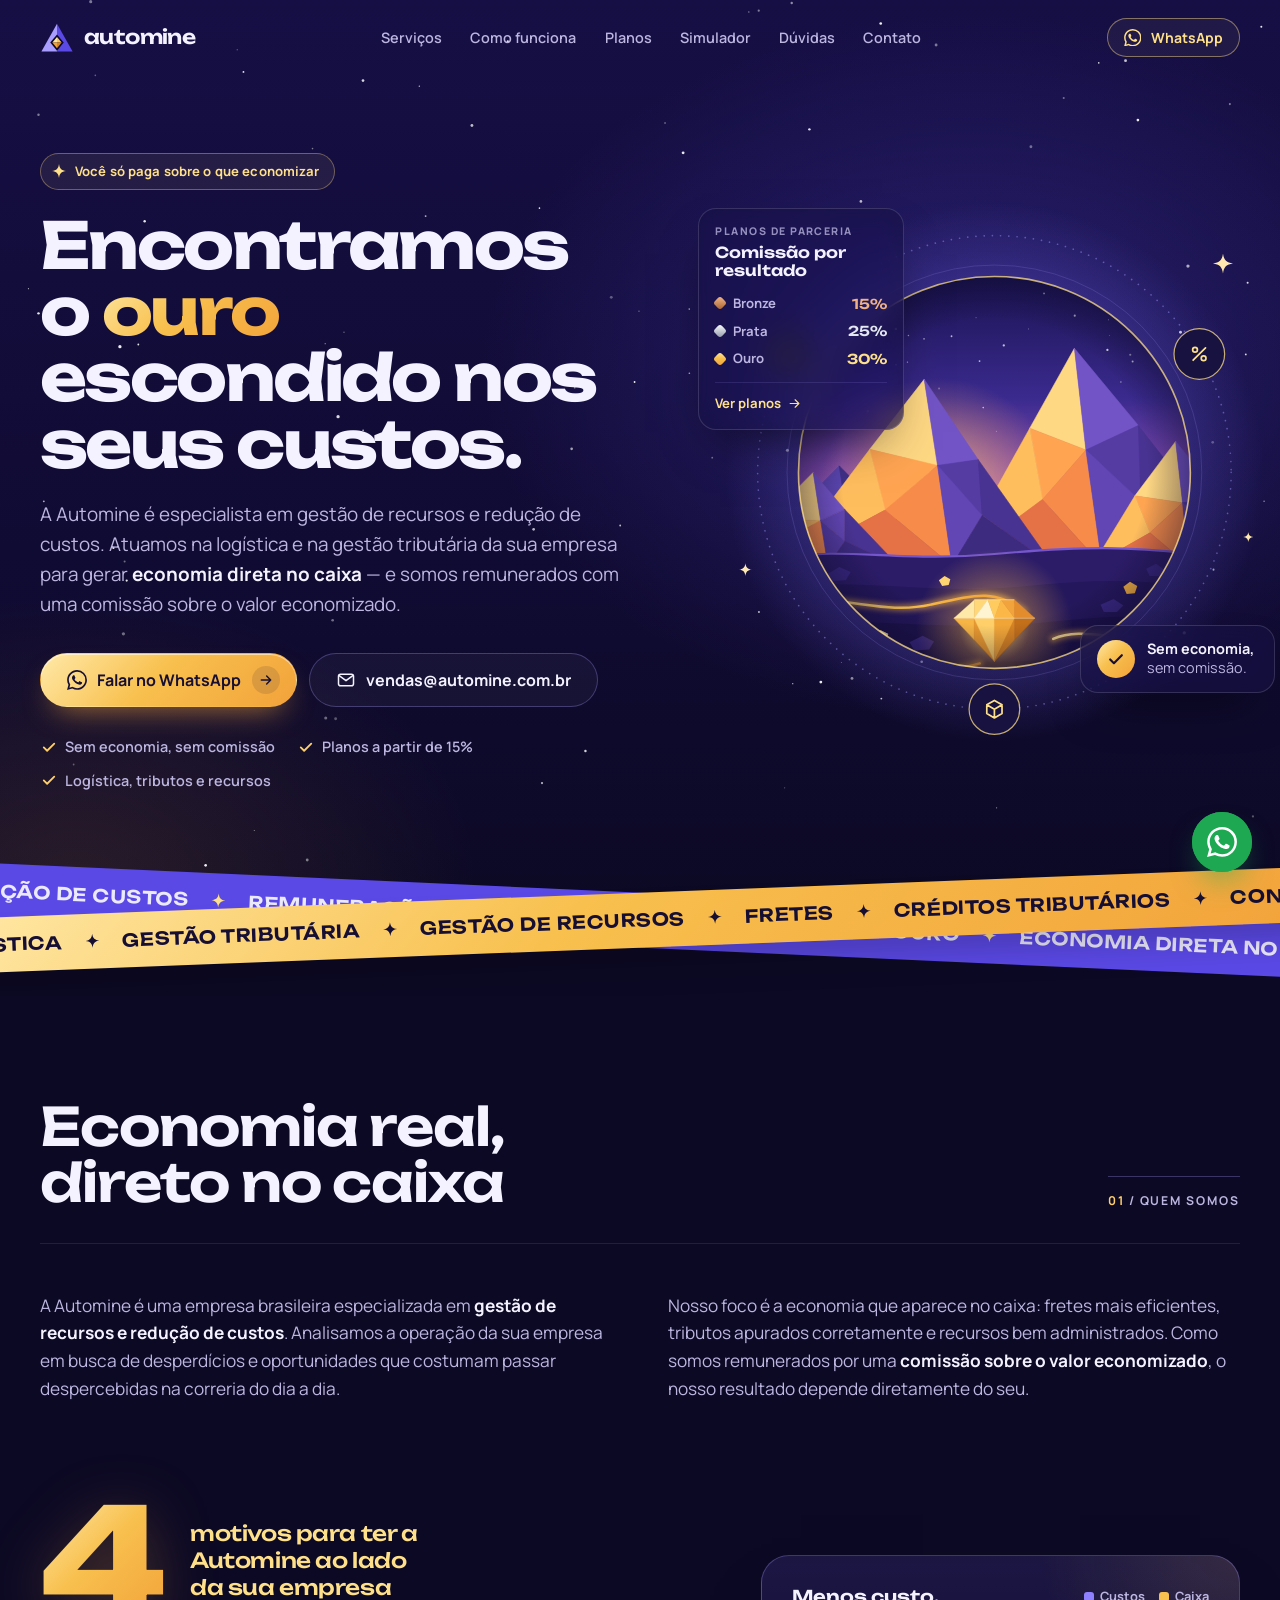
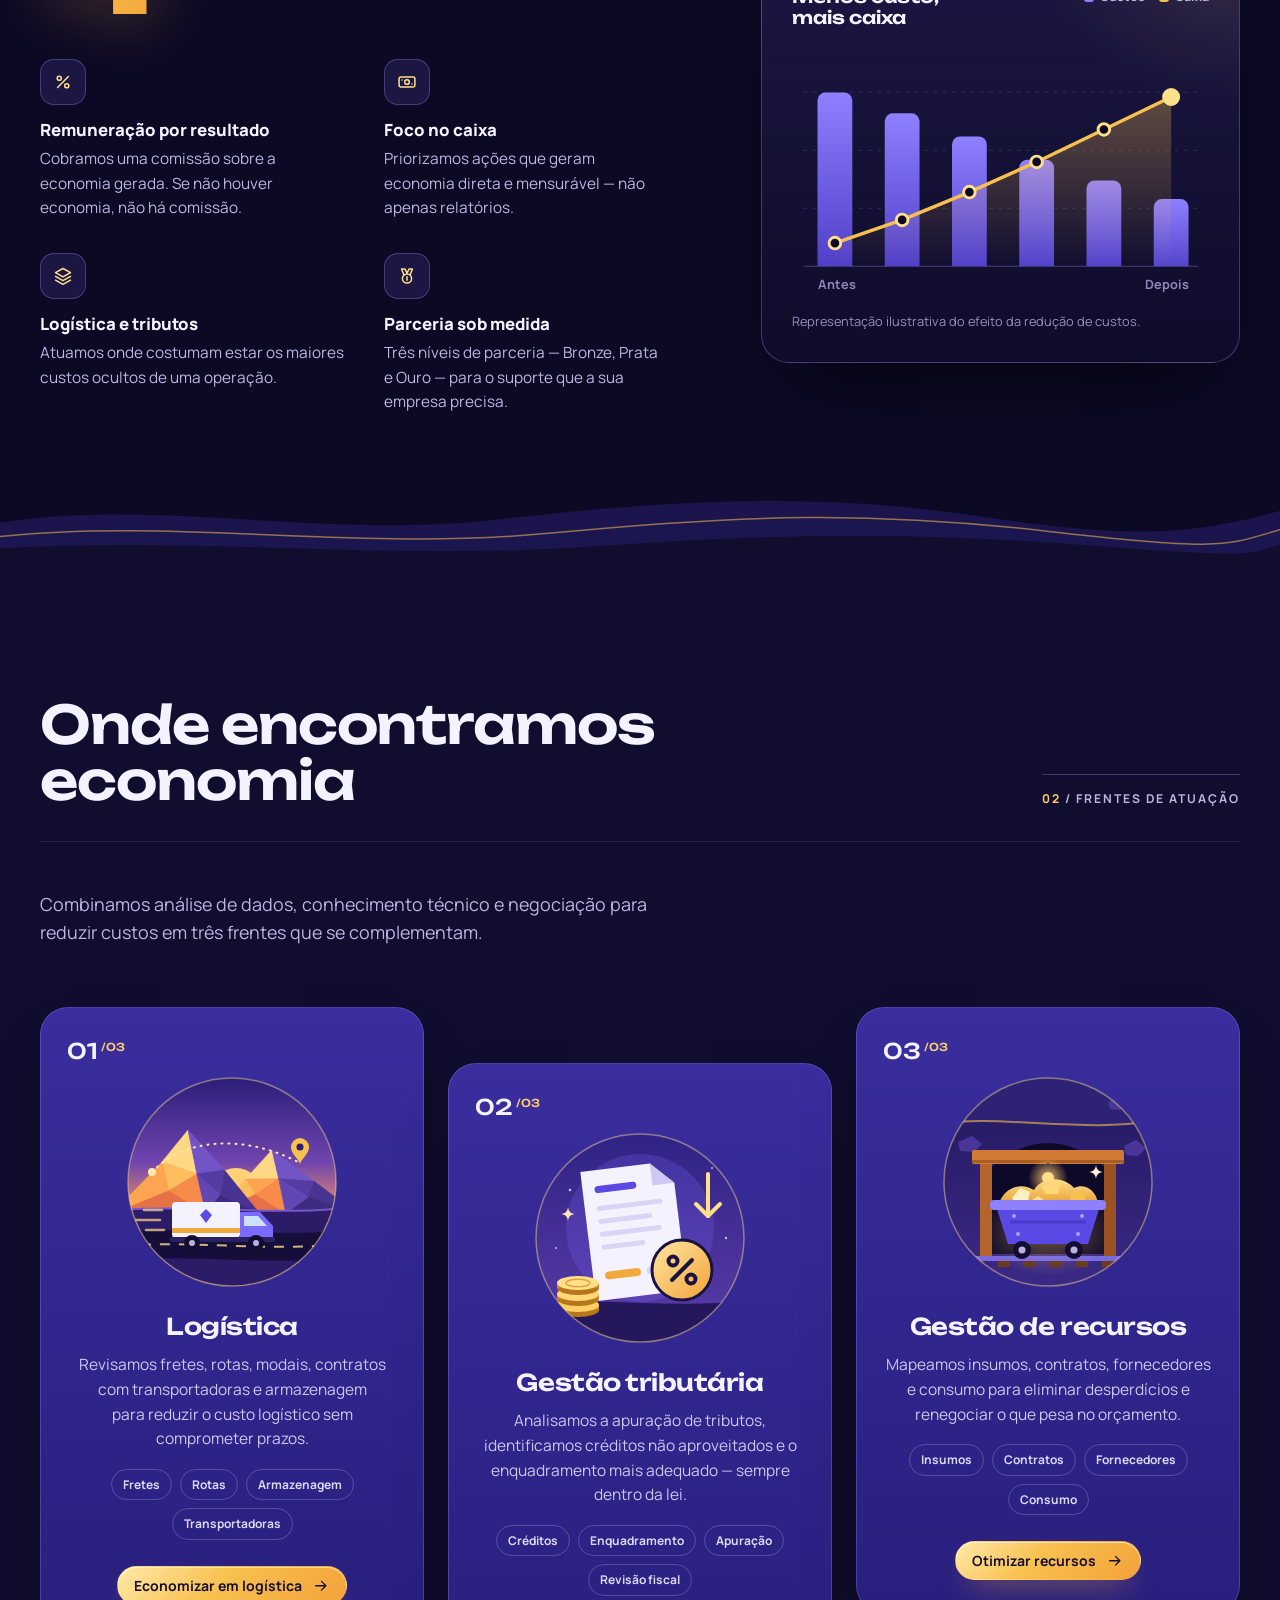
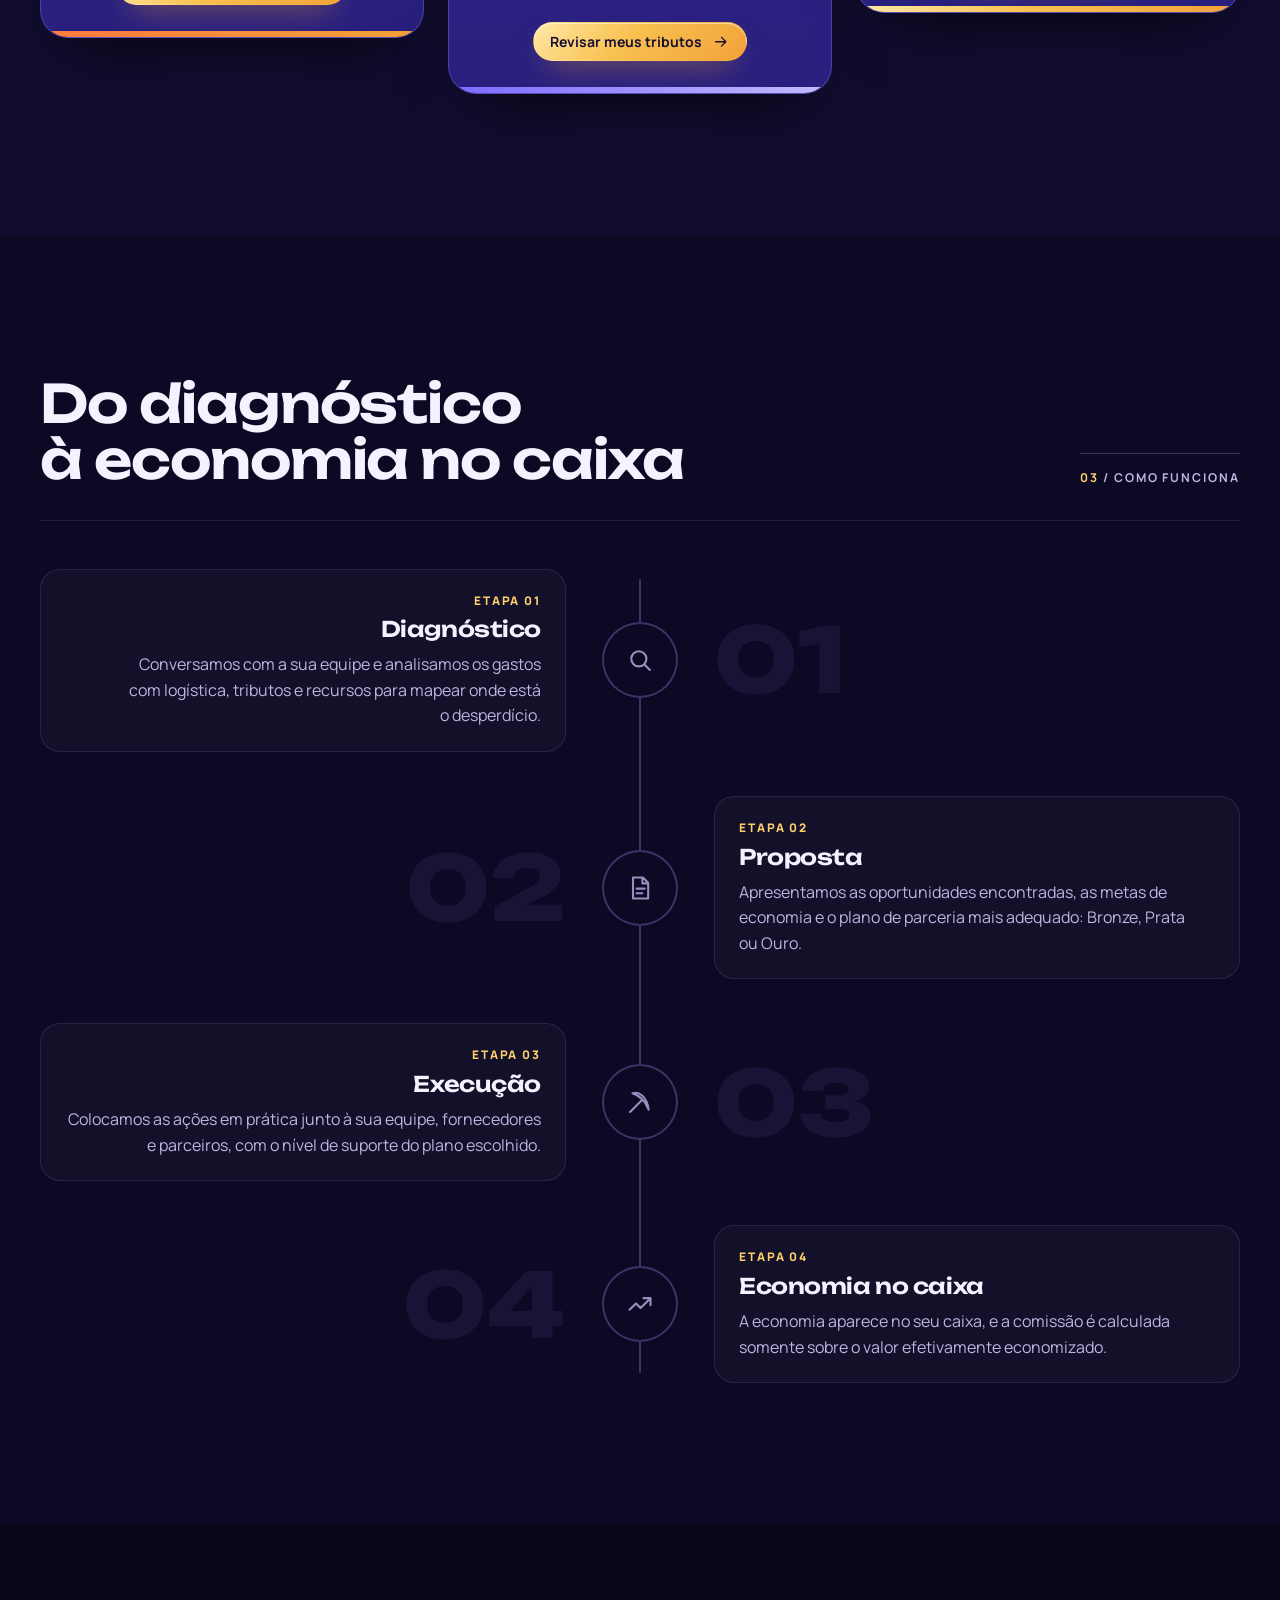
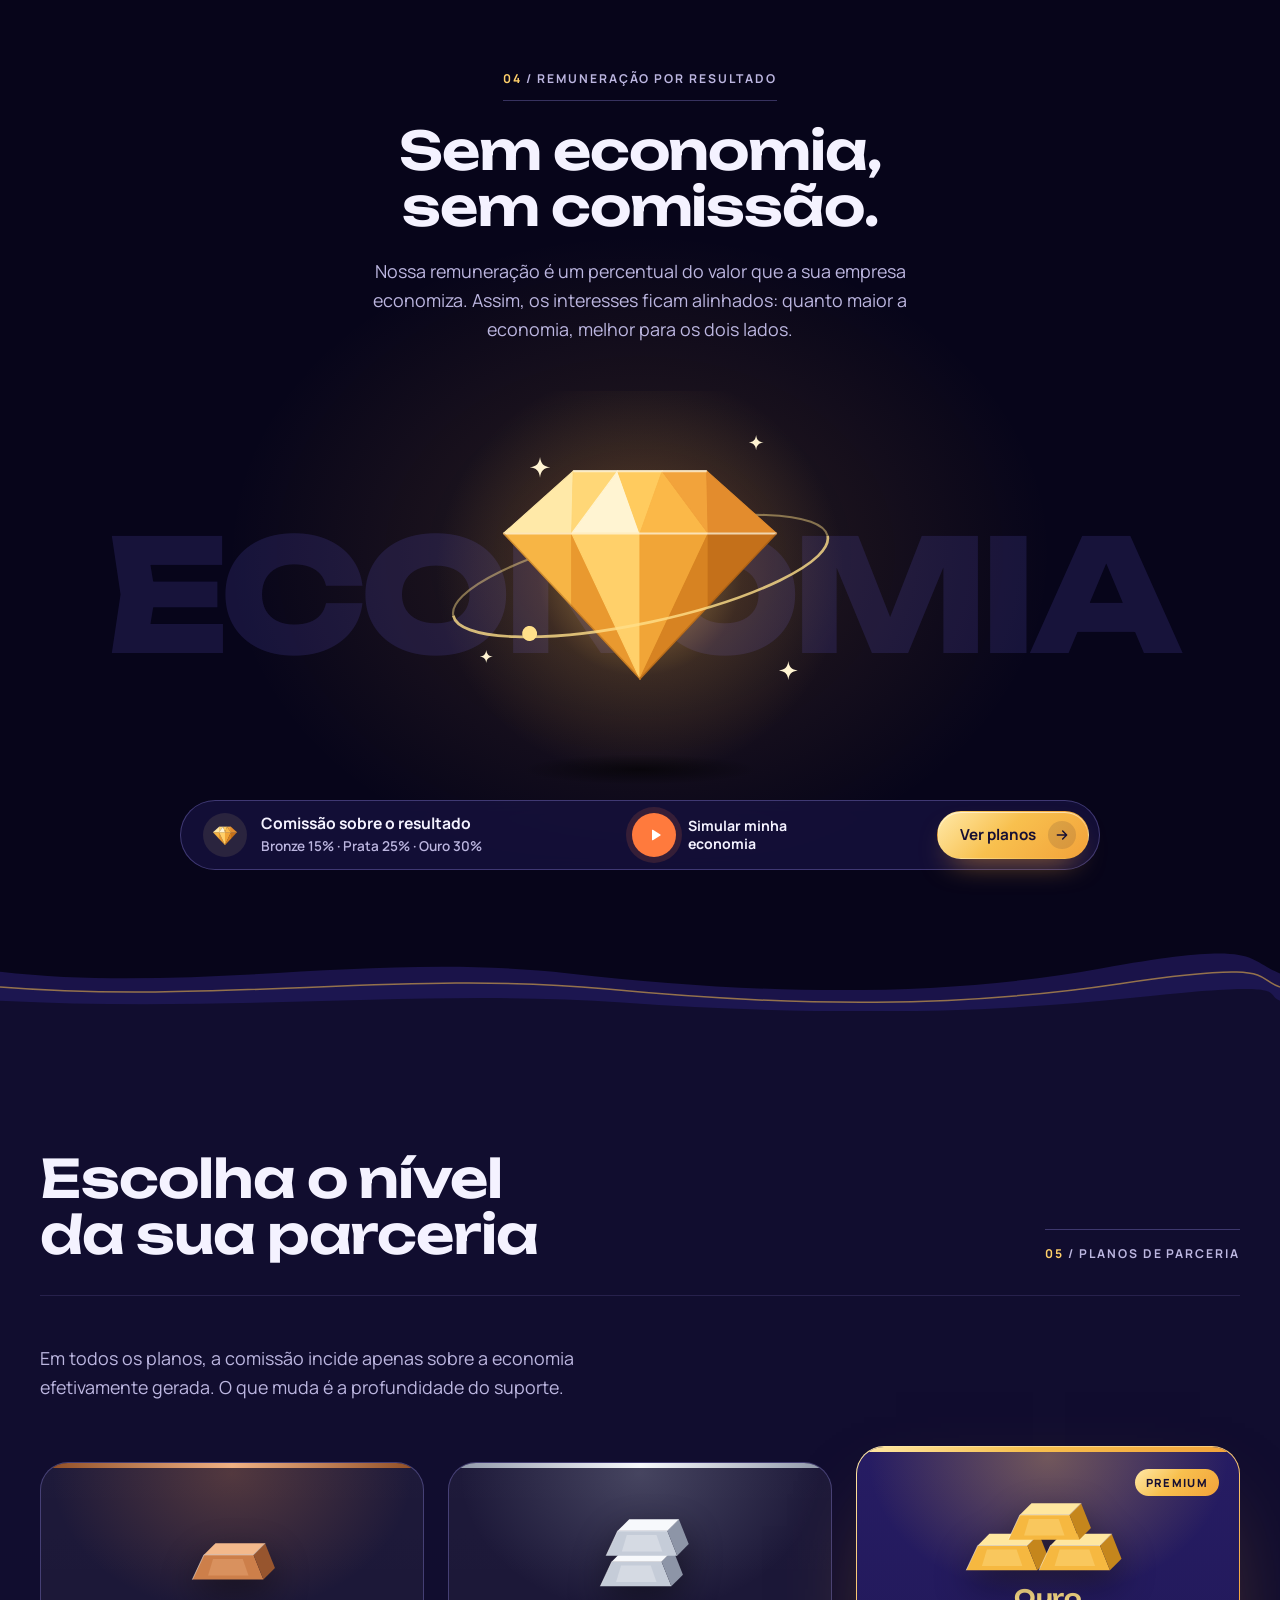
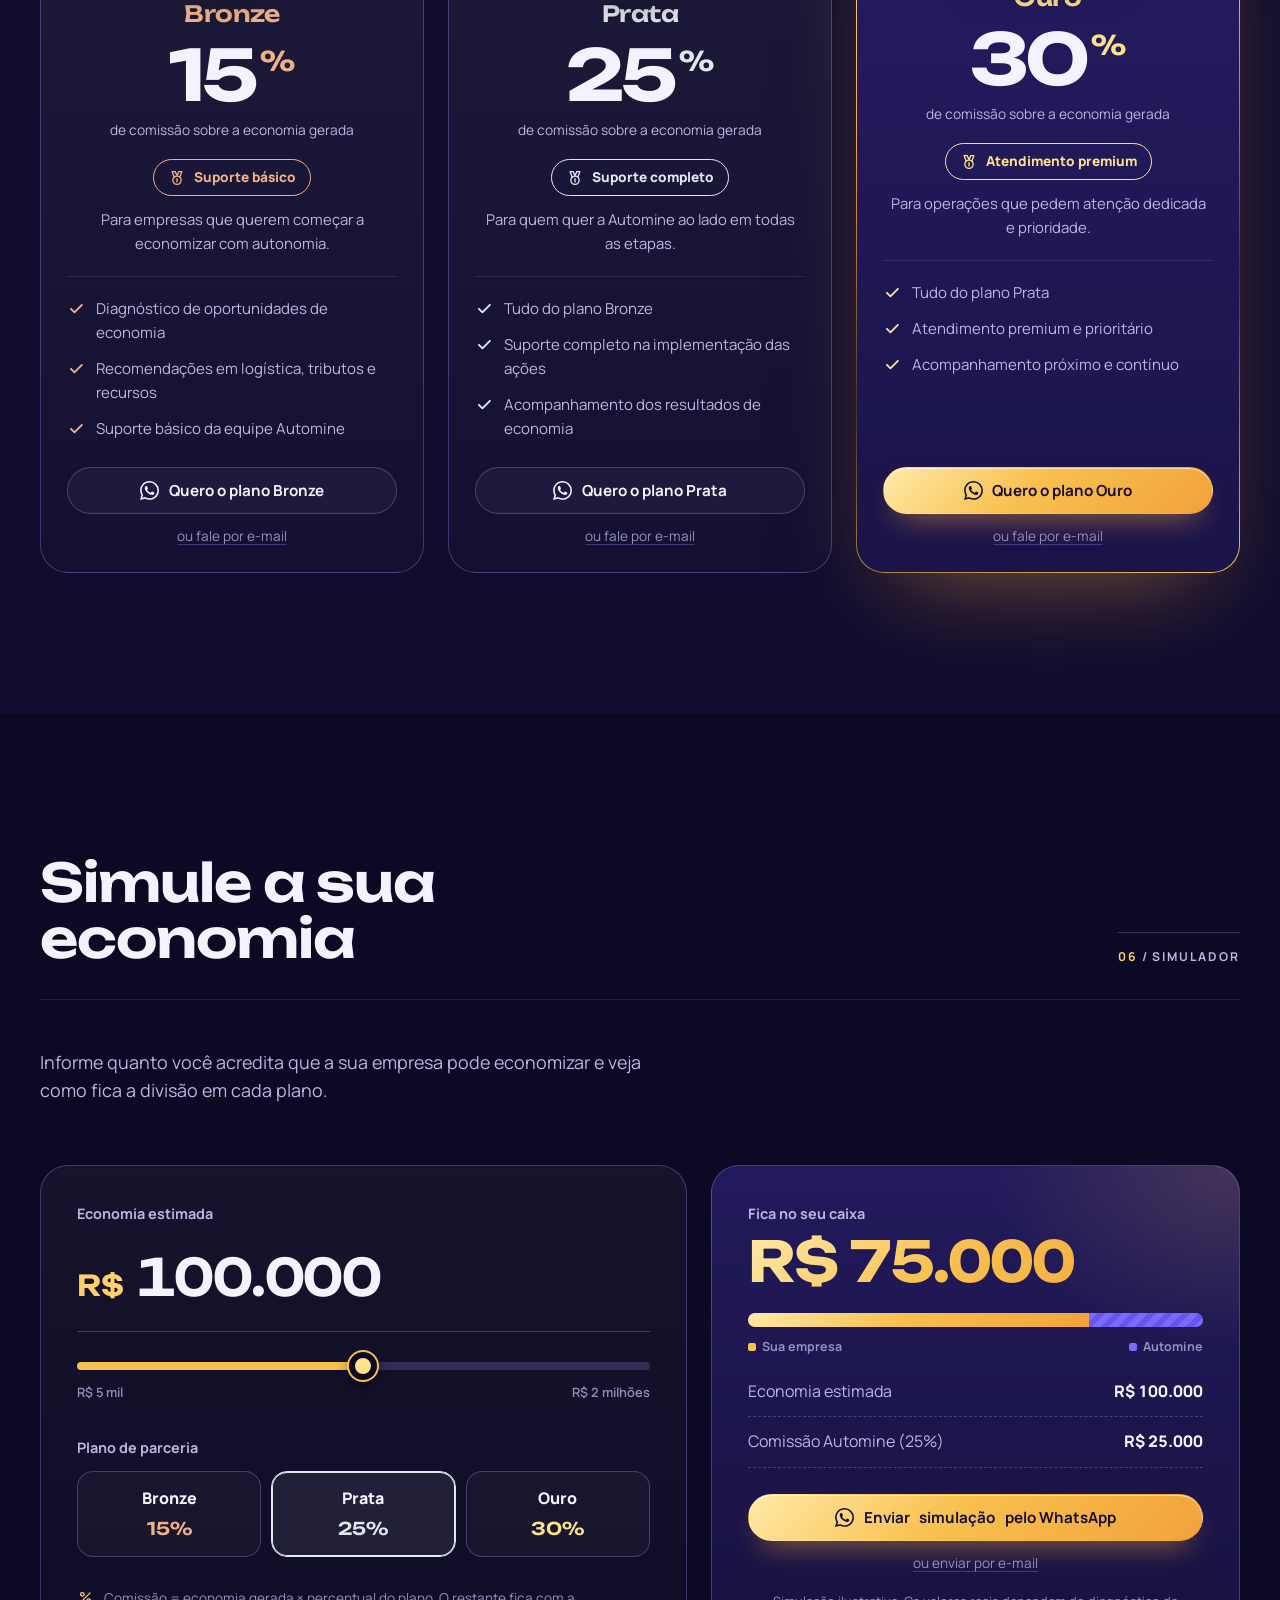
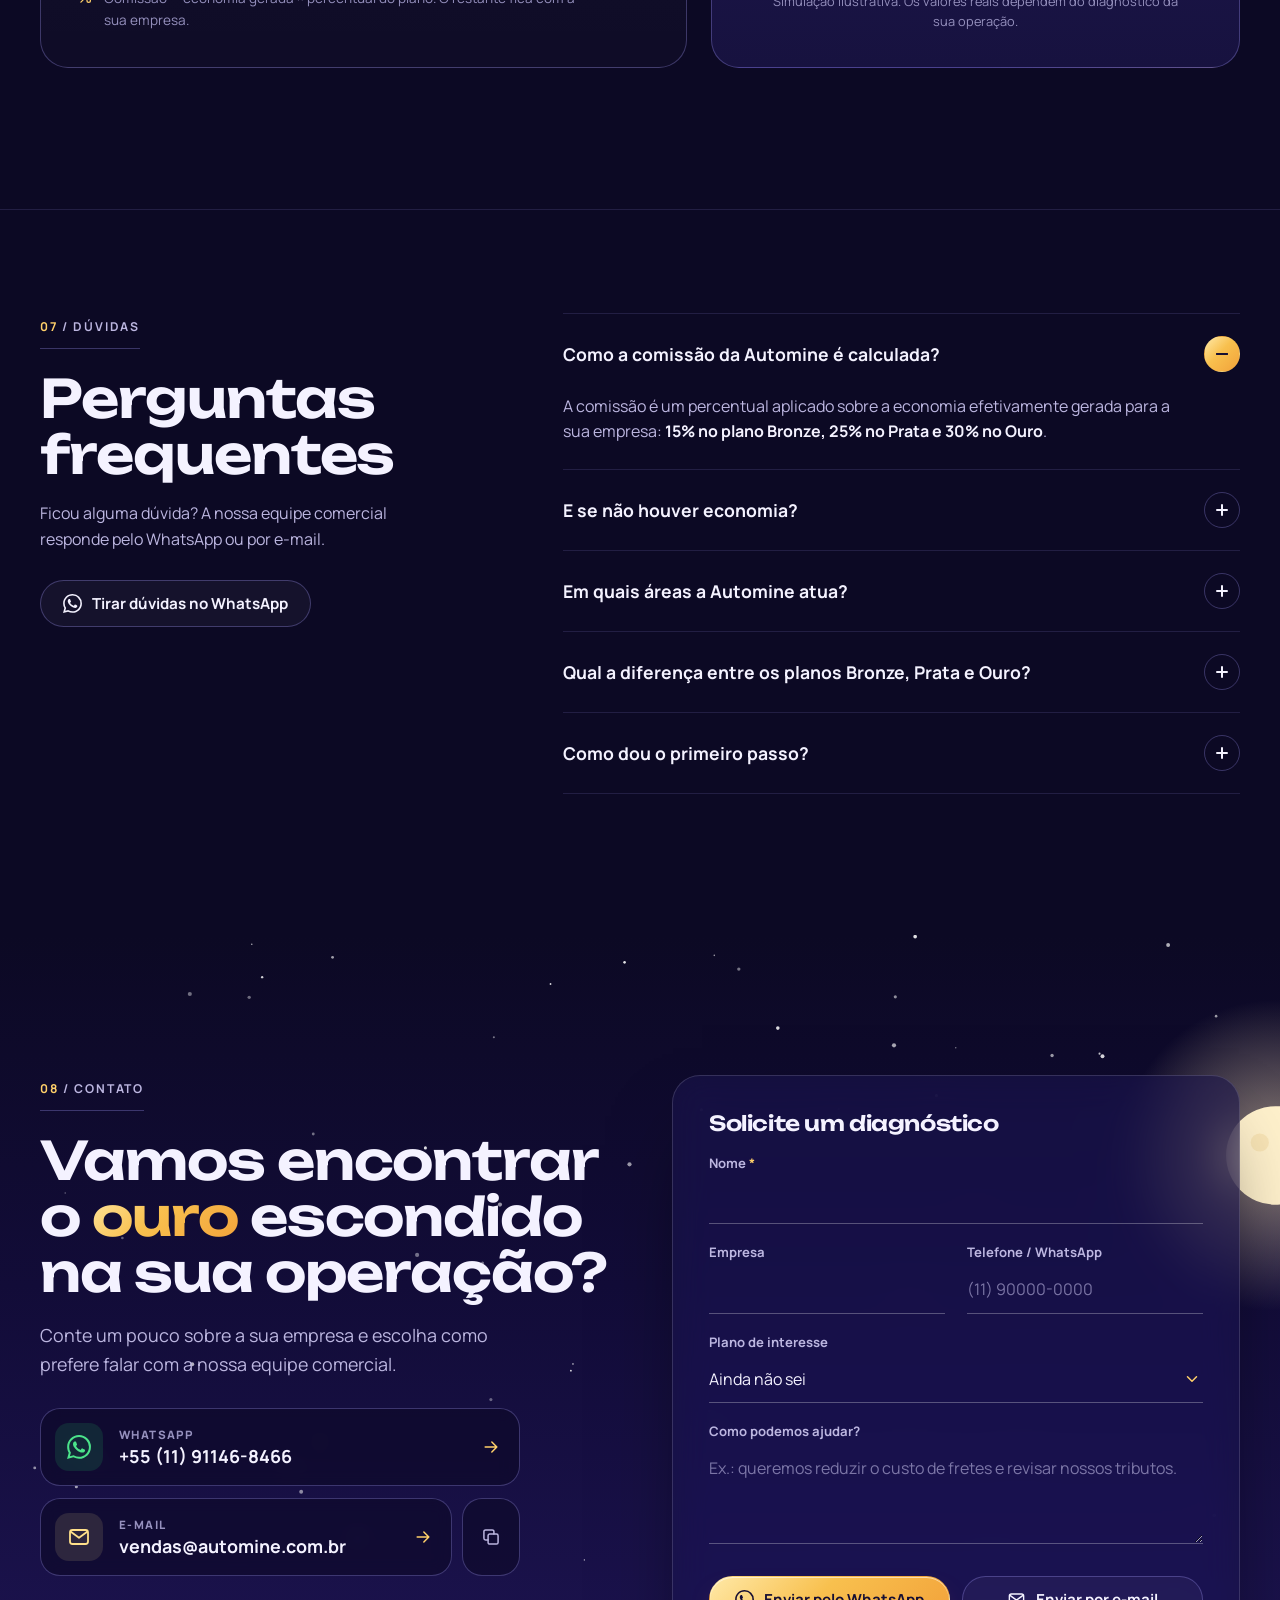
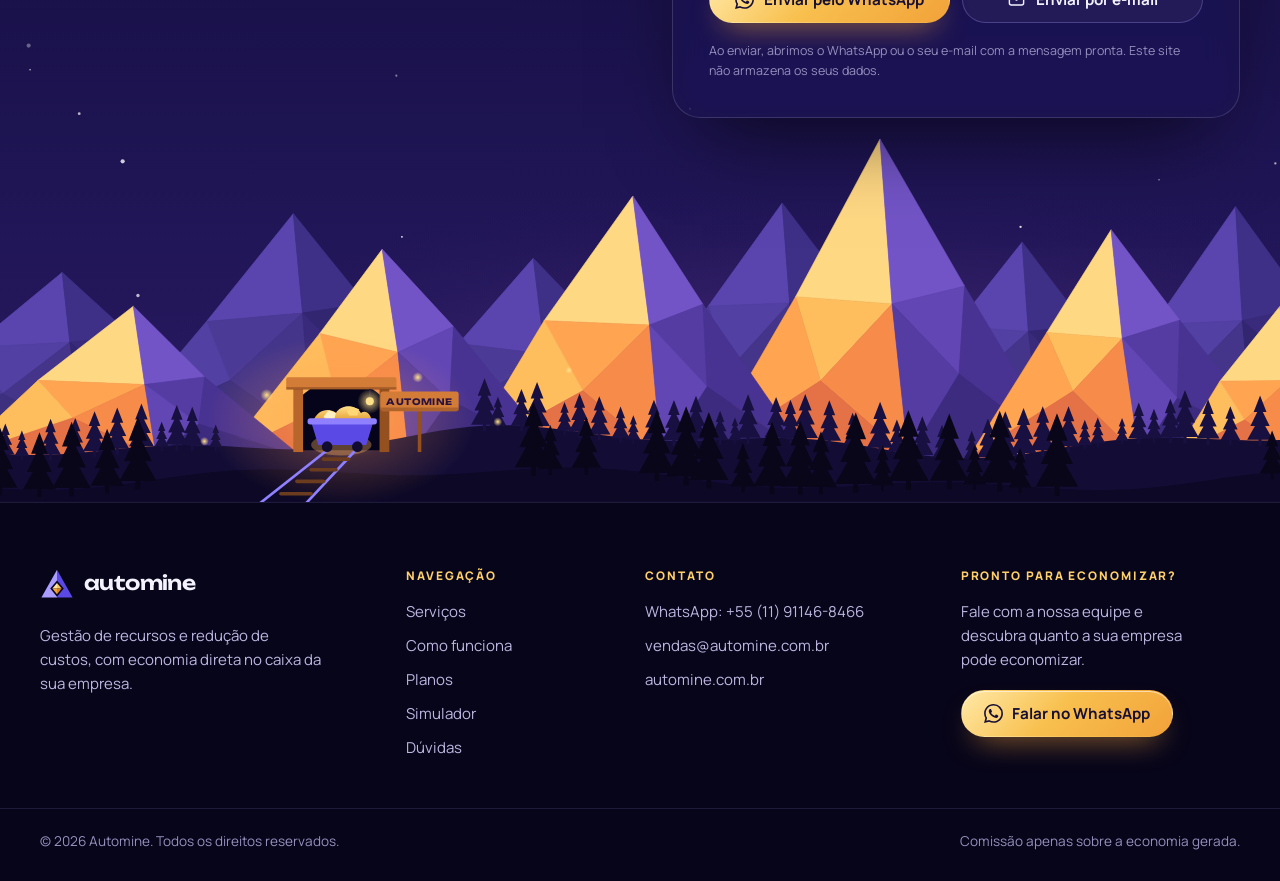
==== commit d3b8e516: "Shorten simulator WhatsApp label on narrow screens Co-Authored-By: Claude Opus 5.5 <noreply@anthropi" ====
--- a/index.html
+++ b/index.html
@@ -1137,7 +1137,7 @@
               <div><dt>Comissão Automine (<span data-out="rate">25%</span>)</dt><dd data-out="fee">R$ 25.000</dd></div>
             </dl>
             <a class="btn btn--gold btn--block" href="https://wa.me/5511911468466" target="_blank" rel="noopener" data-sim-wa>
-              <svg class="icon" aria-hidden="true"><use href="#i-whatsapp"/></svg> Enviar simulação pelo WhatsApp
+              <svg class="icon" aria-hidden="true"><use href="#i-whatsapp"/></svg> Enviar<span class="hide-sm"> simulação</span> pelo WhatsApp
             </a>
             <a class="sim__mail" href="mailto:vendas@automine.com.br" data-sim-mail>ou enviar por e-mail</a>
             <p class="sim__note">Simulação ilustrativa. Os valores reais dependem do diagnóstico da sua operação.</p>
--- a/assets/css/styles.css
+++ b/assets/css/styles.css
@@ -176,6 +176,12 @@
   clip: rect(0 0 0 0);
   white-space: nowrap;
   border: 0;
+}
+
+@media (max-width: 420px) {
+  .hide-sm {
+    display: none;
+  }
 }
 
 .skip-link {
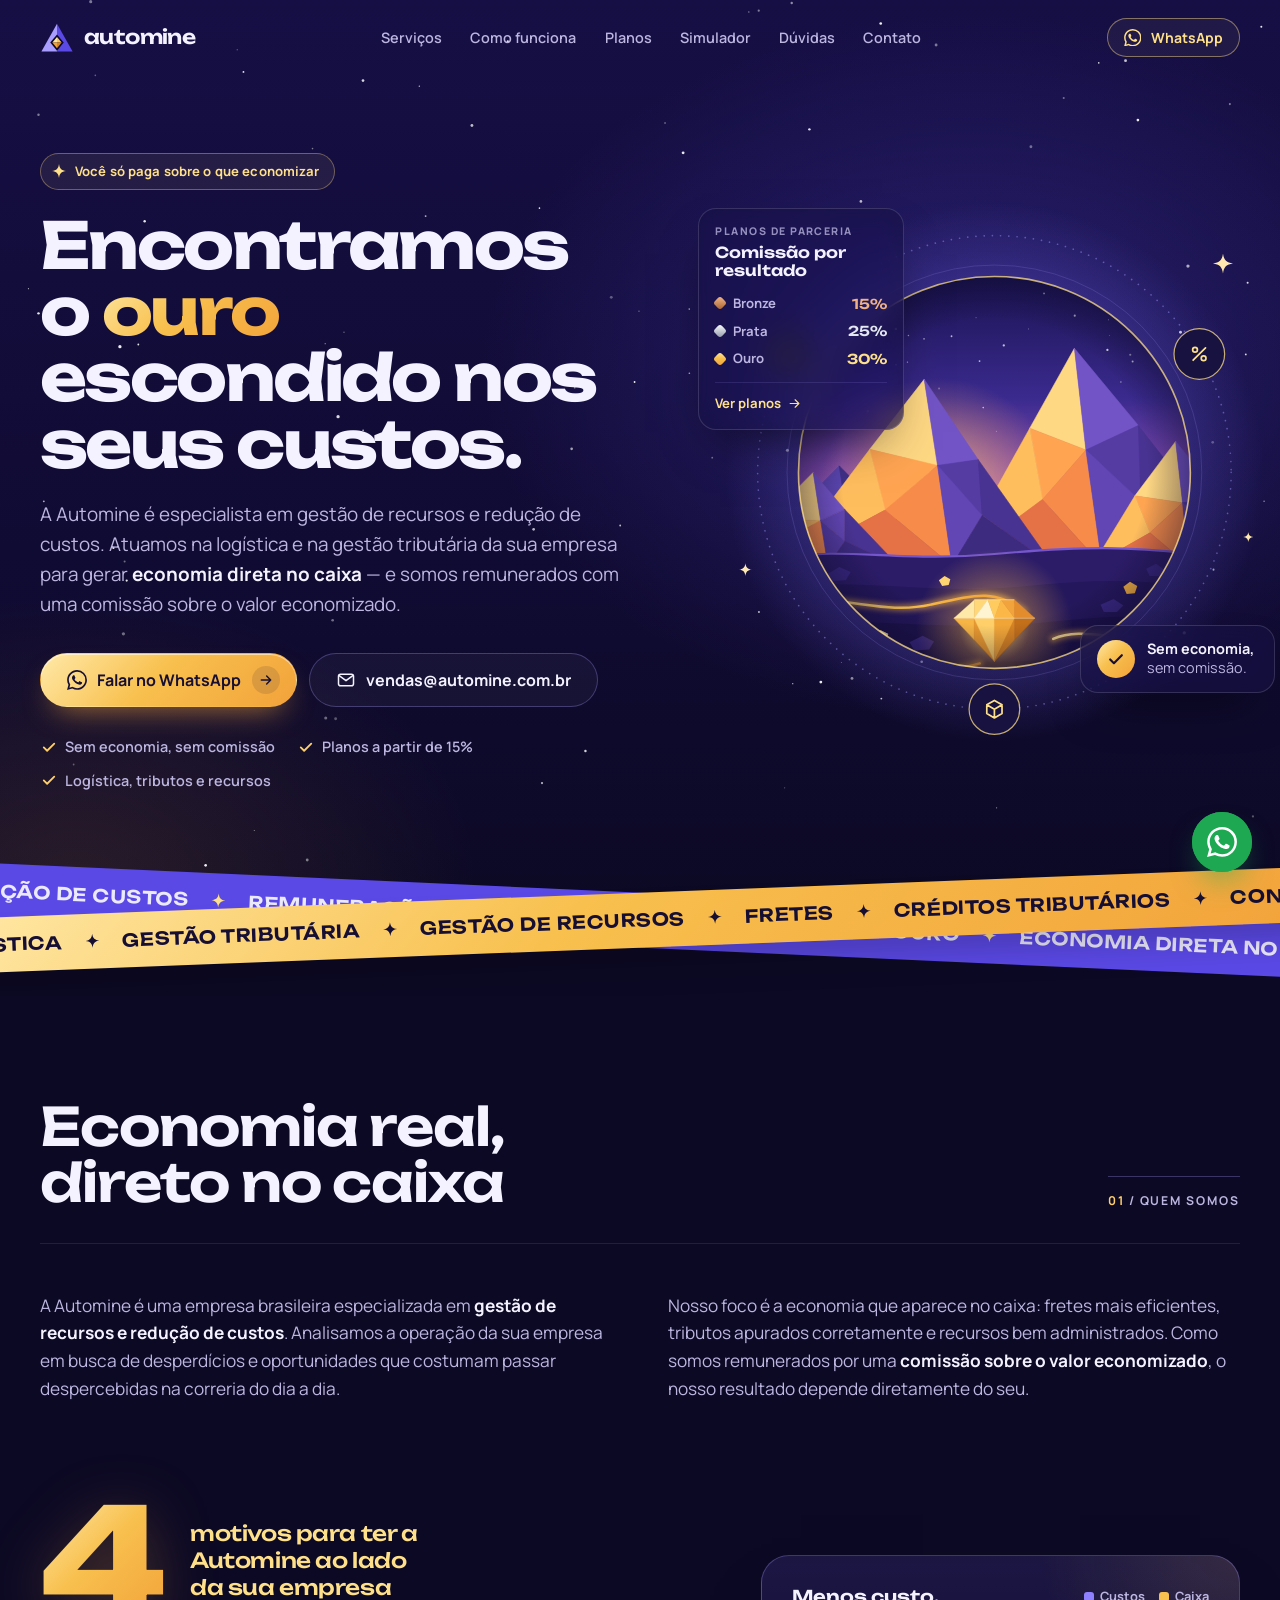
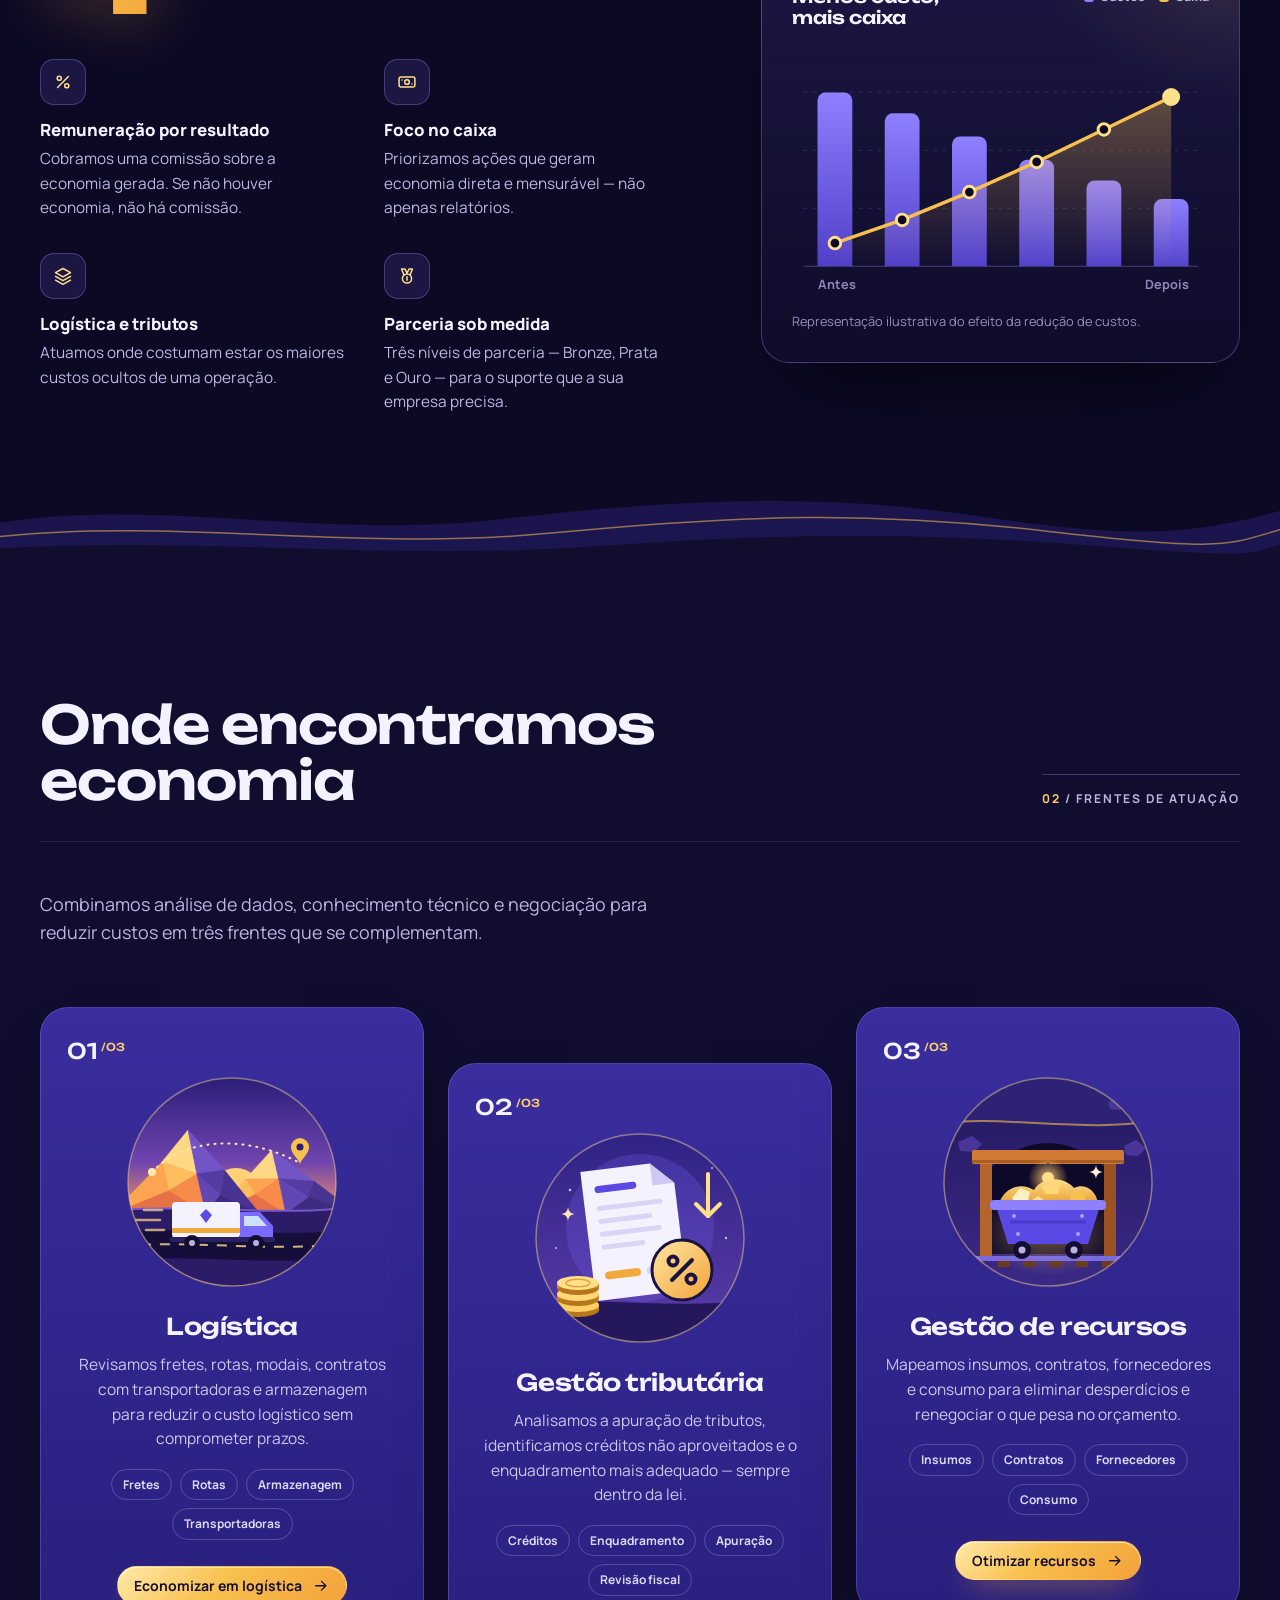
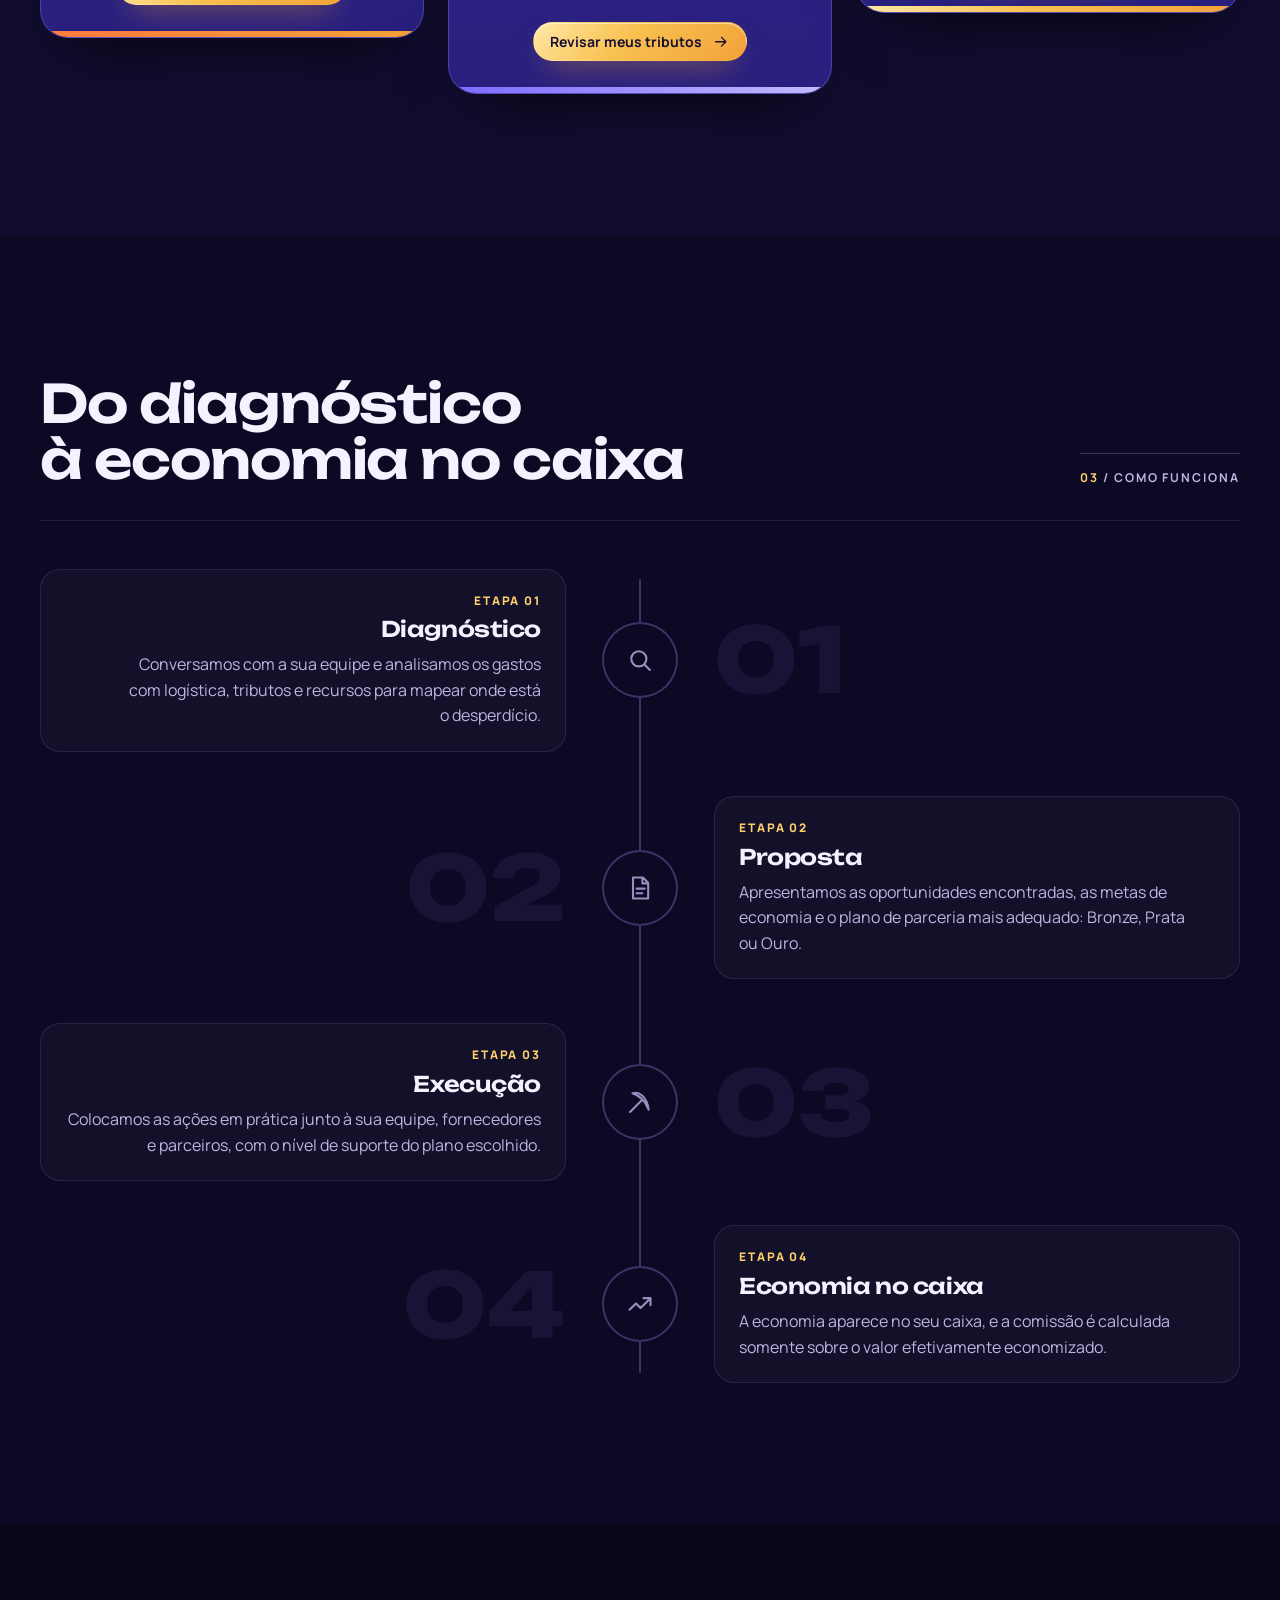
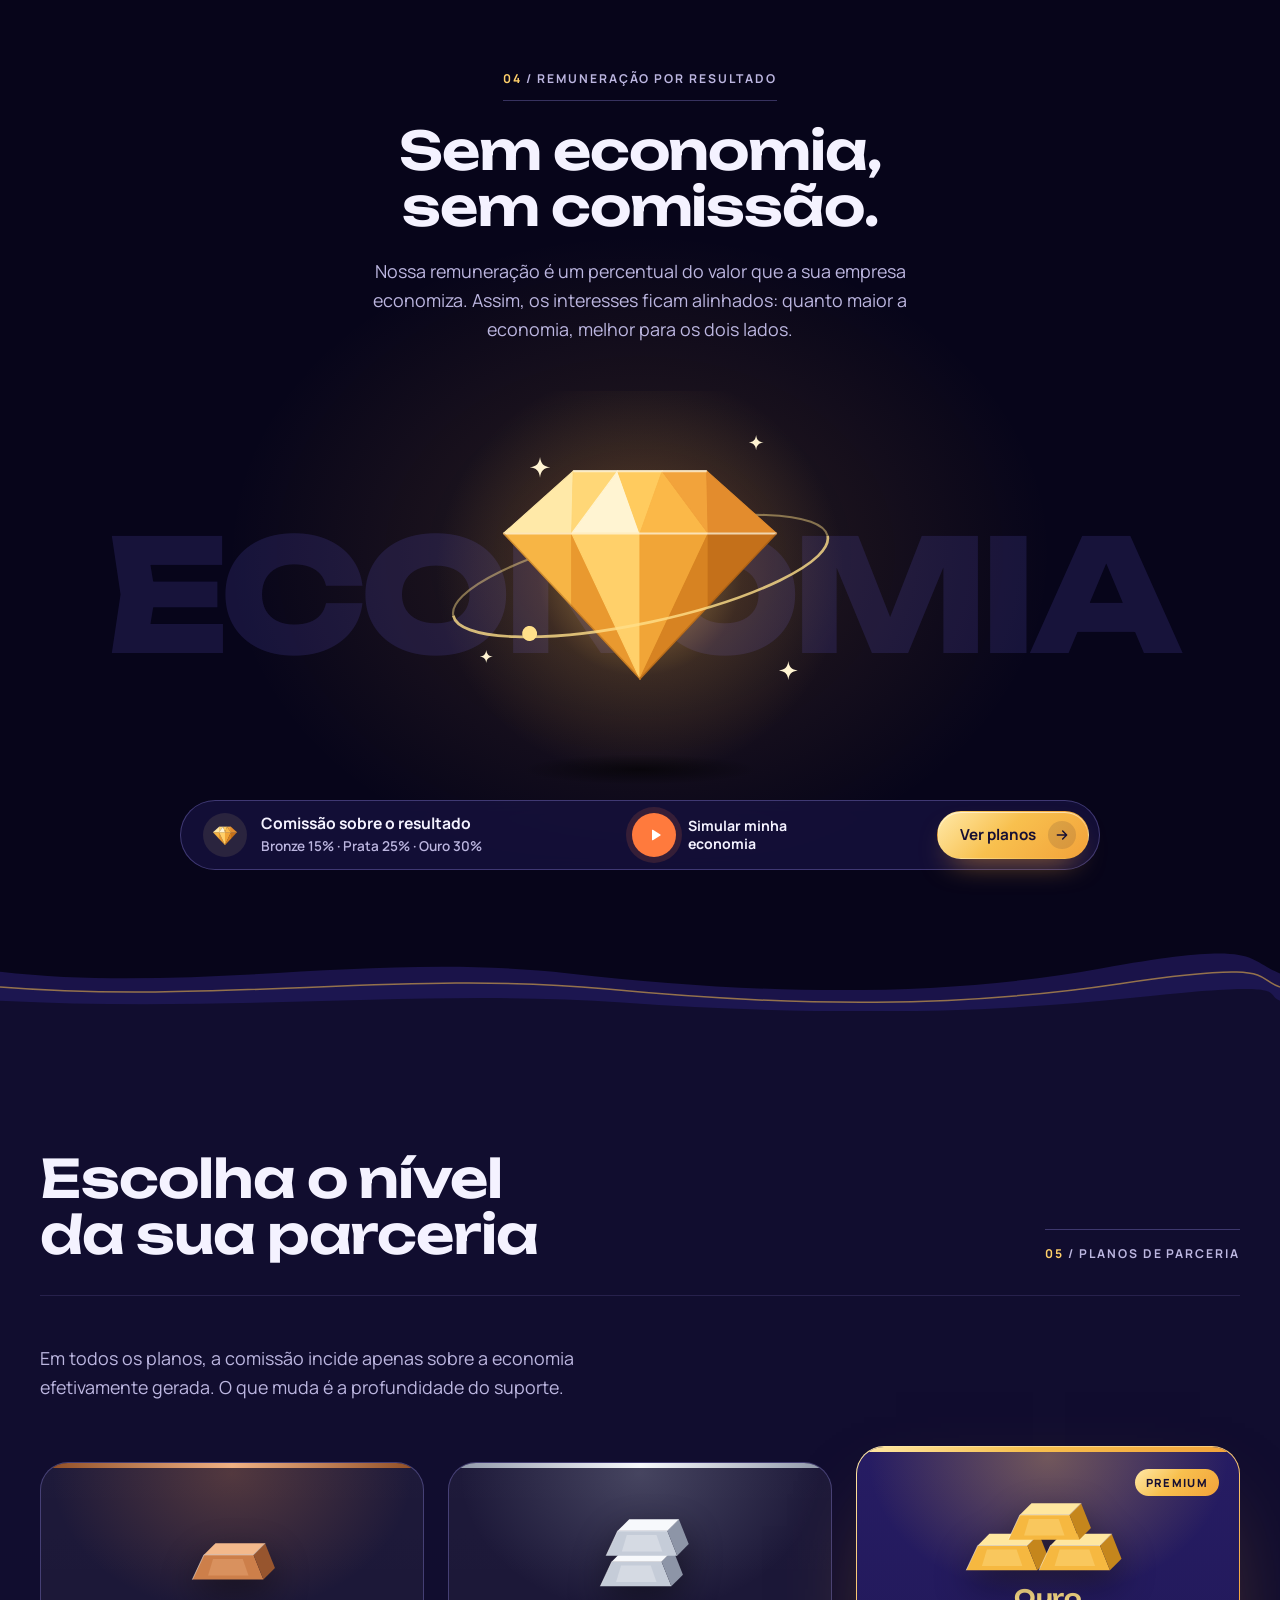
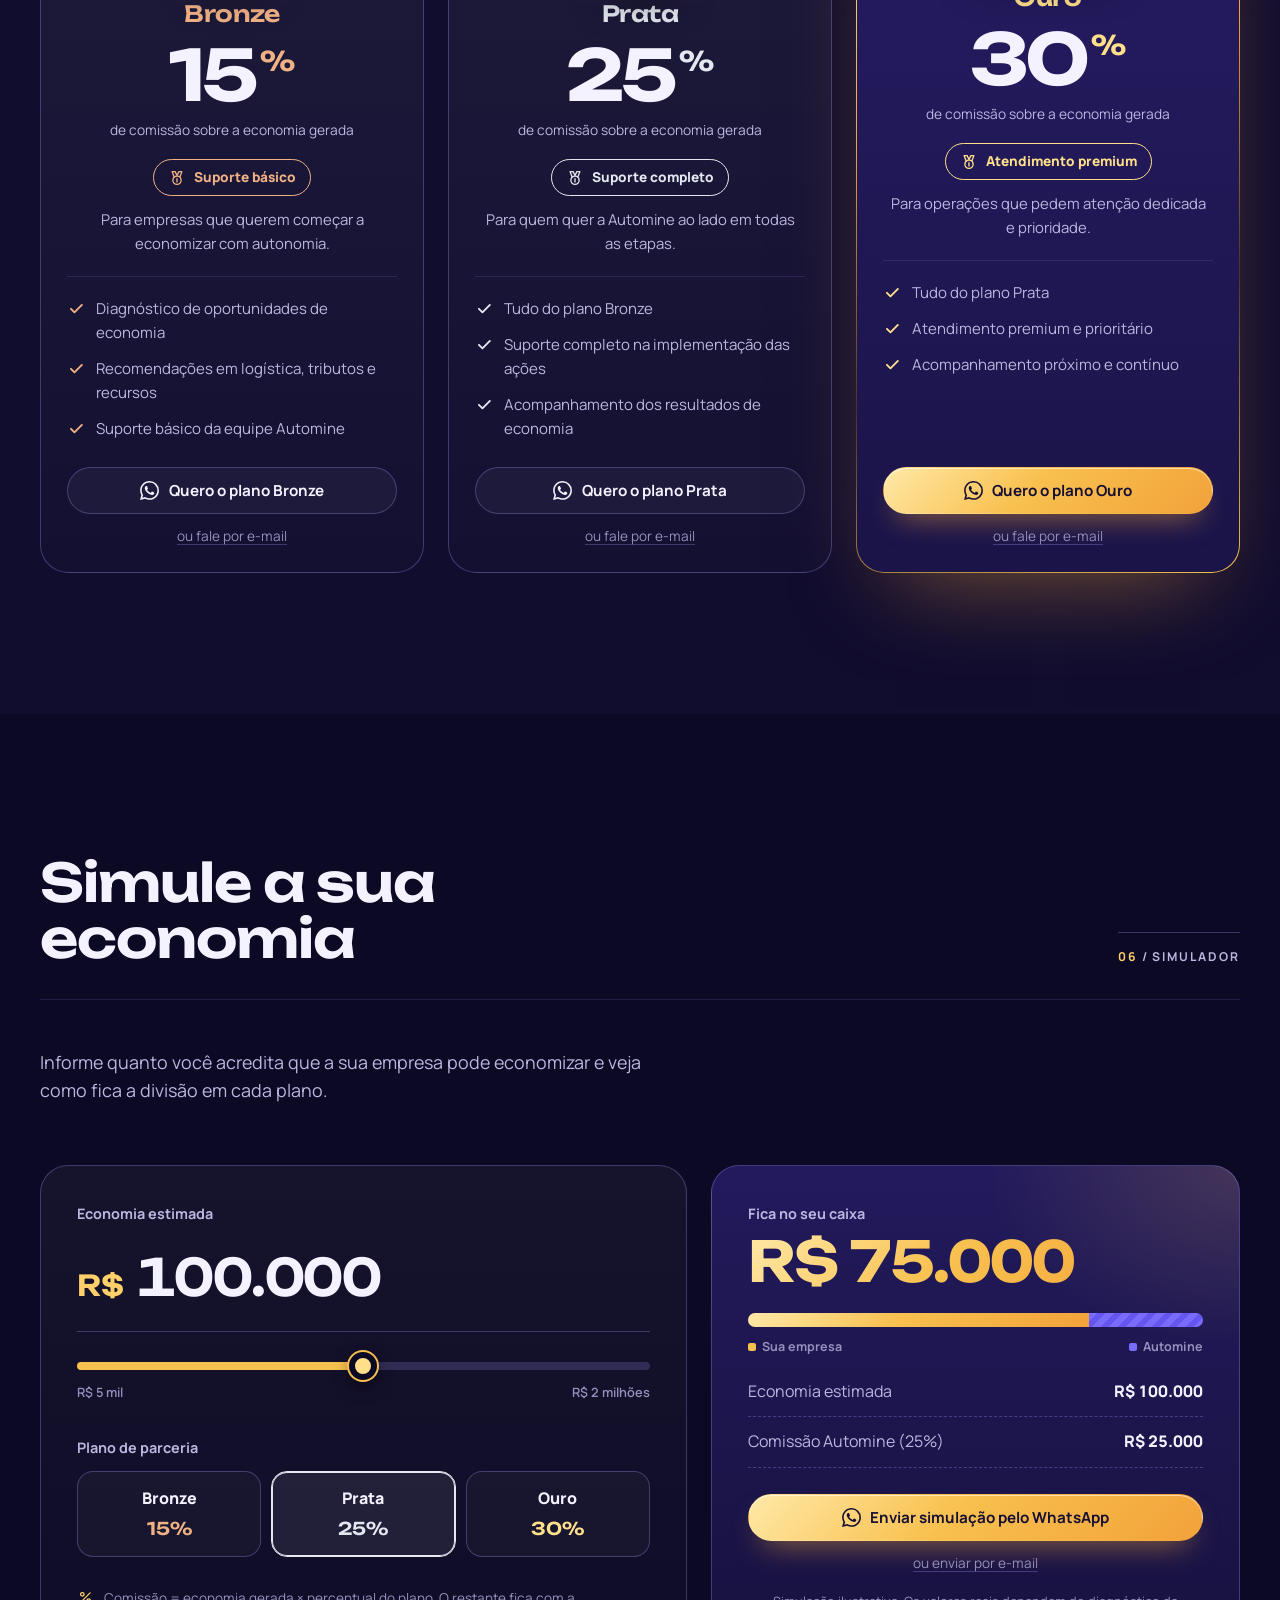
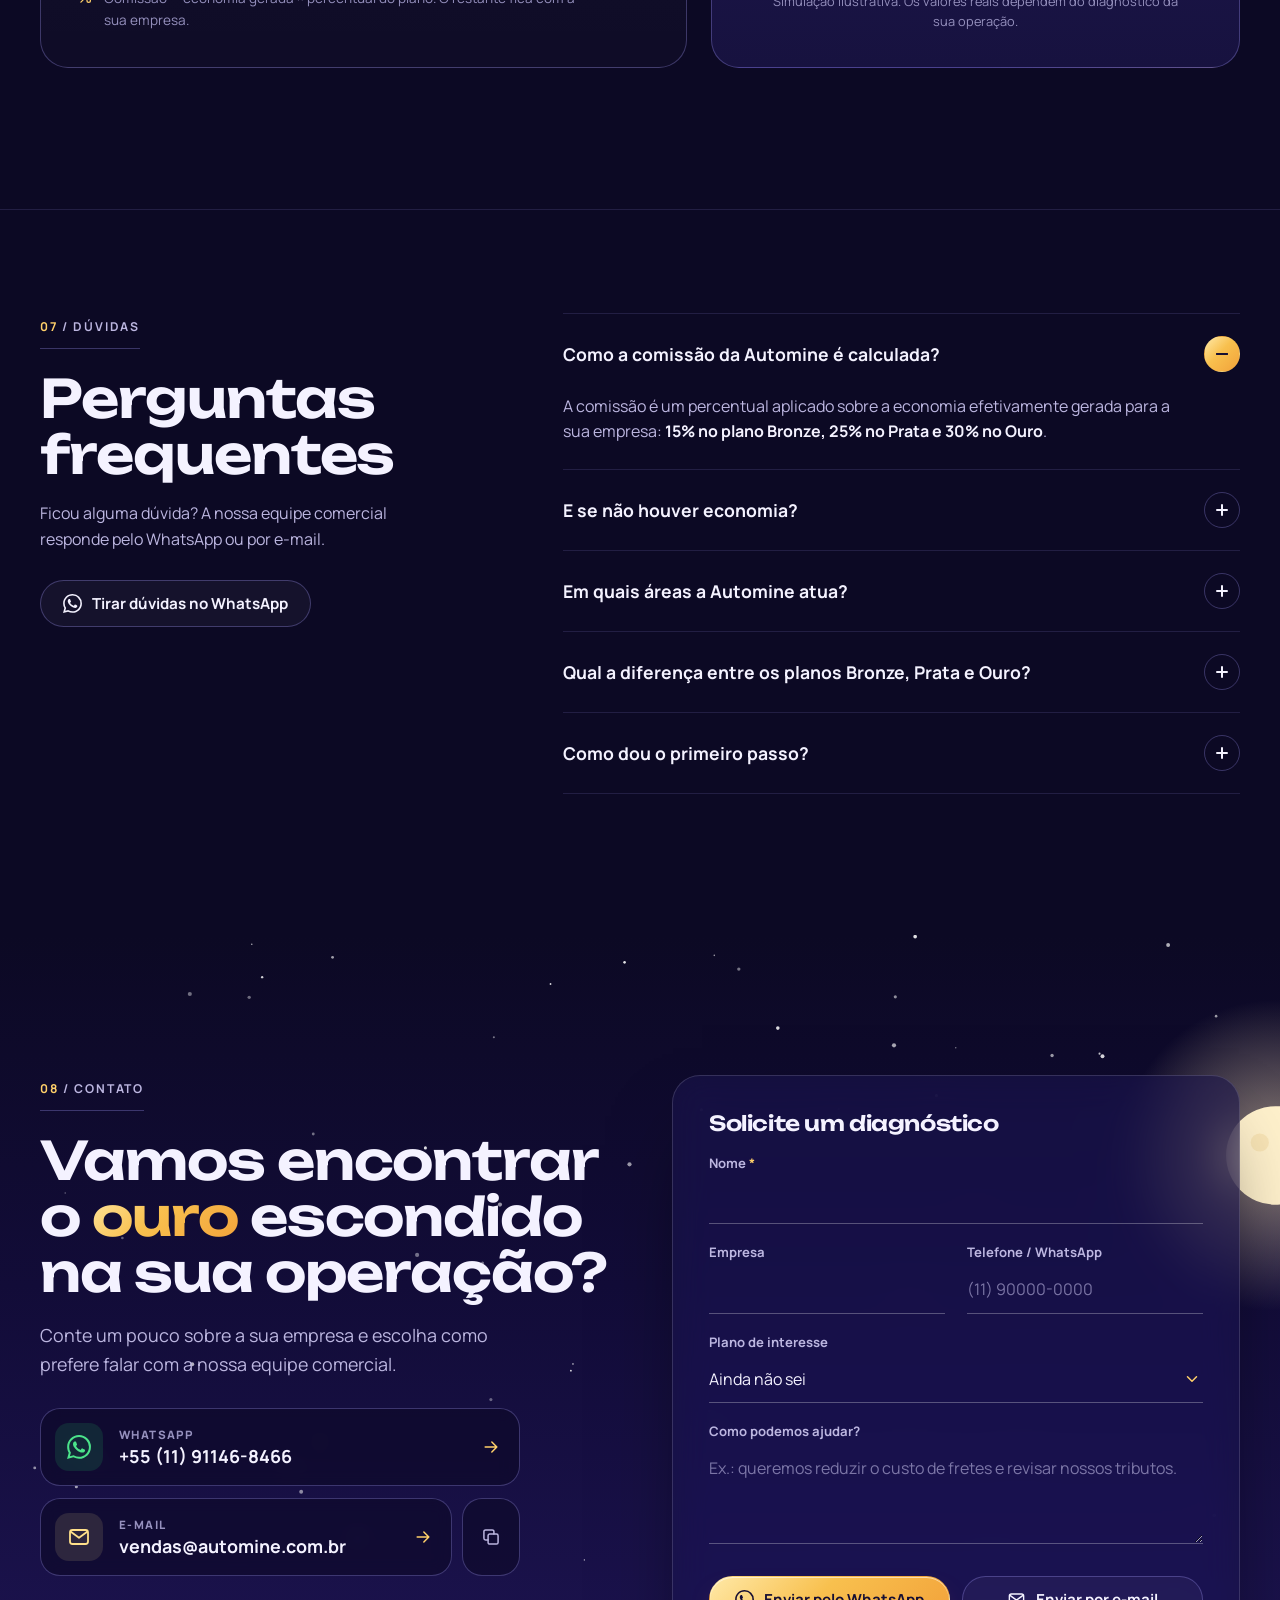
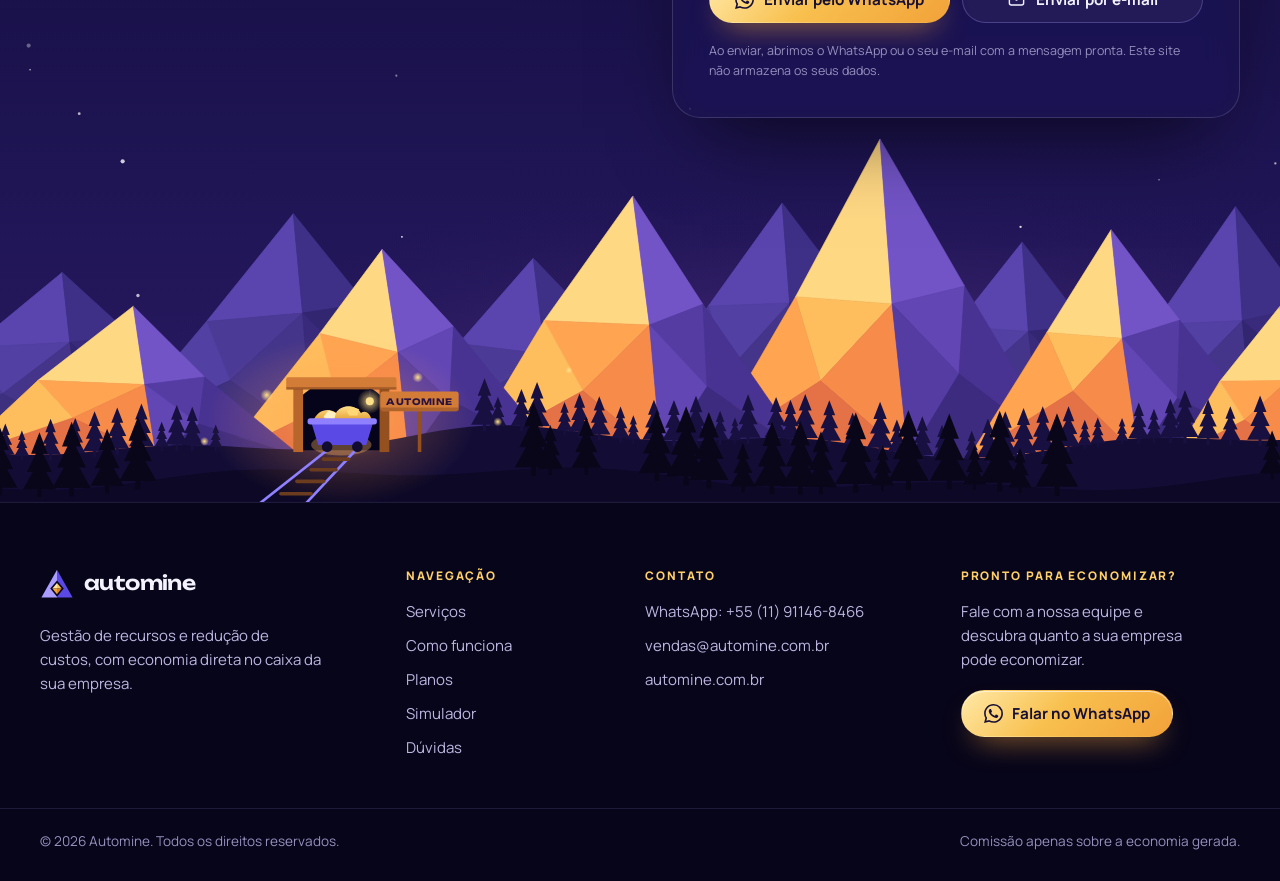
==== commit 9681a8ef: "Keep simulator button label as a single text run Co-Authored-By: Claude Opus 5.5 <noreply@anthropic." ====
--- a/index.html
+++ b/index.html
@@ -1137,7 +1137,7 @@
               <div><dt>Comissão Automine (<span data-out="rate">25%</span>)</dt><dd data-out="fee">R$ 25.000</dd></div>
             </dl>
             <a class="btn btn--gold btn--block" href="https://wa.me/5511911468466" target="_blank" rel="noopener" data-sim-wa>
-              <svg class="icon" aria-hidden="true"><use href="#i-whatsapp"/></svg> Enviar<span class="hide-sm"> simulação</span> pelo WhatsApp
+              <svg class="icon" aria-hidden="true"><use href="#i-whatsapp"/></svg> <span>Enviar<span class="hide-sm"> simulação</span> pelo WhatsApp</span>
             </a>
             <a class="sim__mail" href="mailto:vendas@automine.com.br" data-sim-mail>ou enviar por e-mail</a>
             <p class="sim__note">Simulação ilustrativa. Os valores reais dependem do diagnóstico da sua operação.</p>
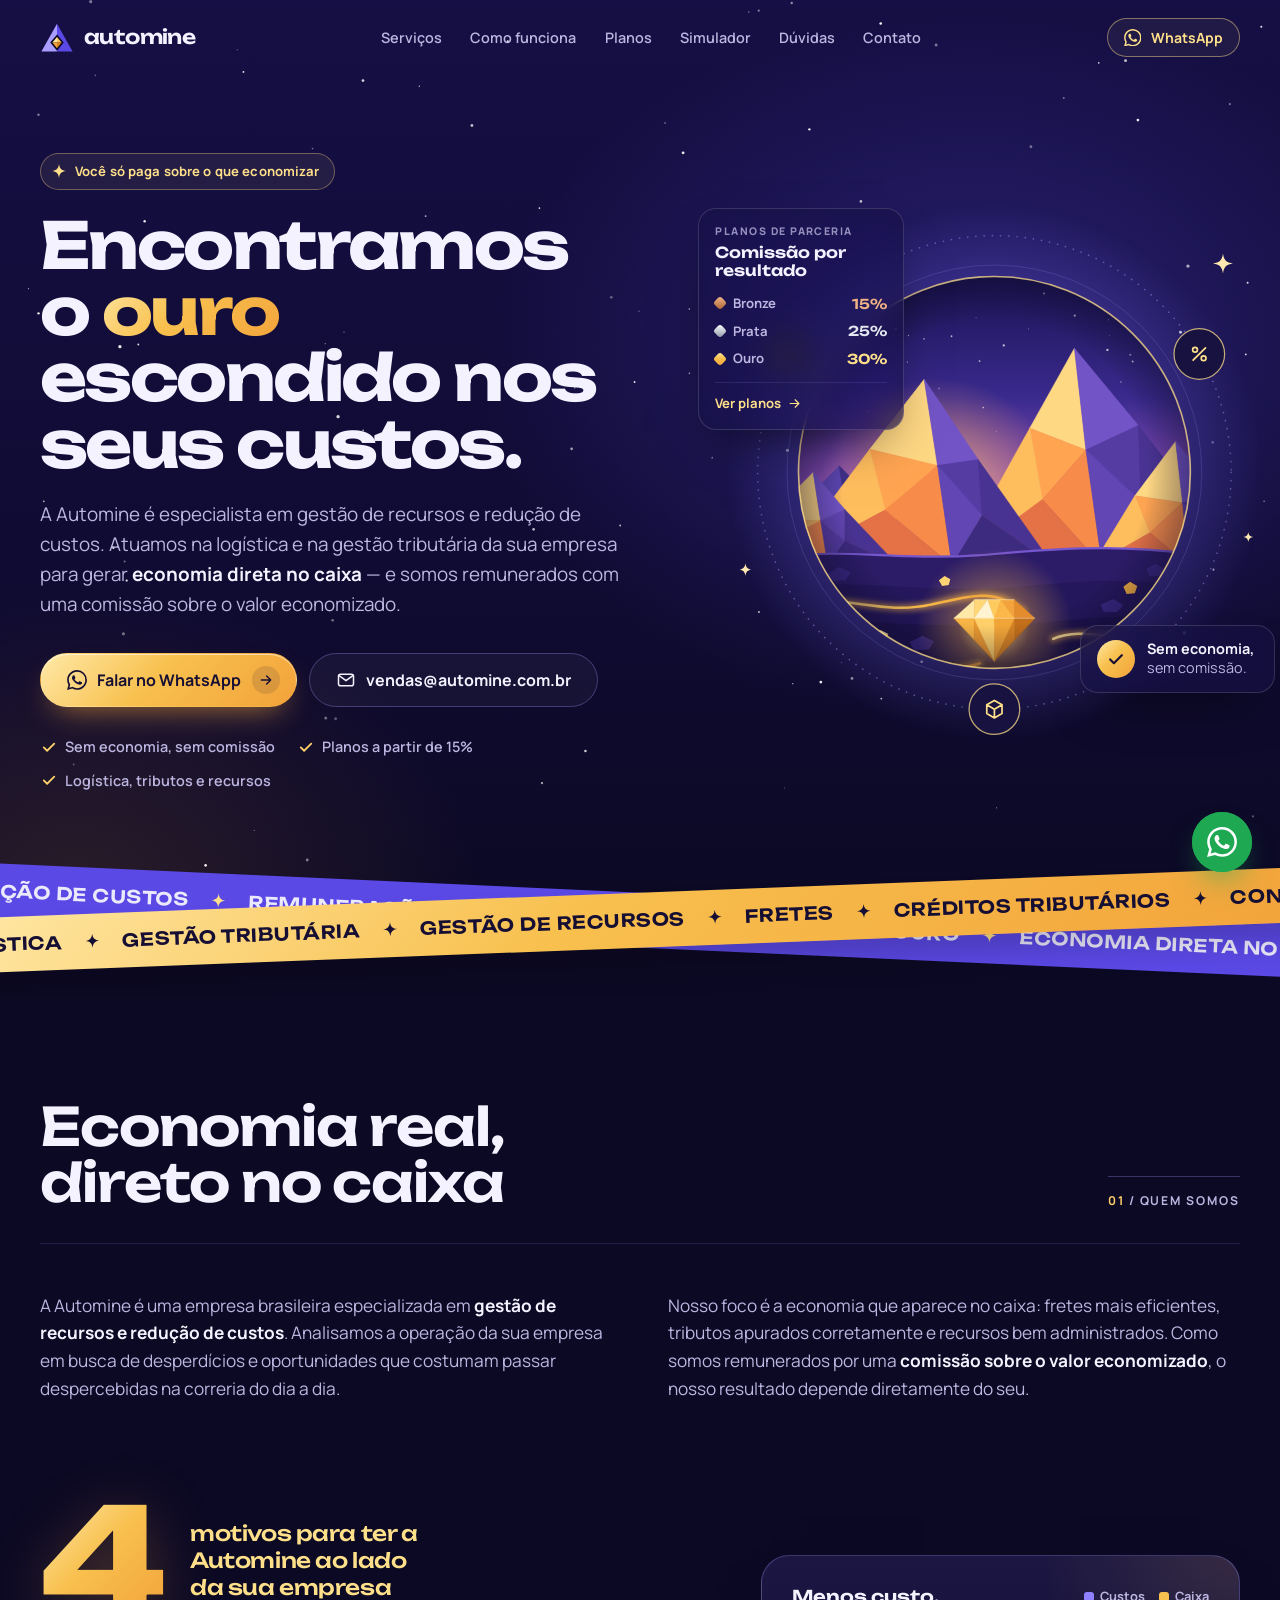
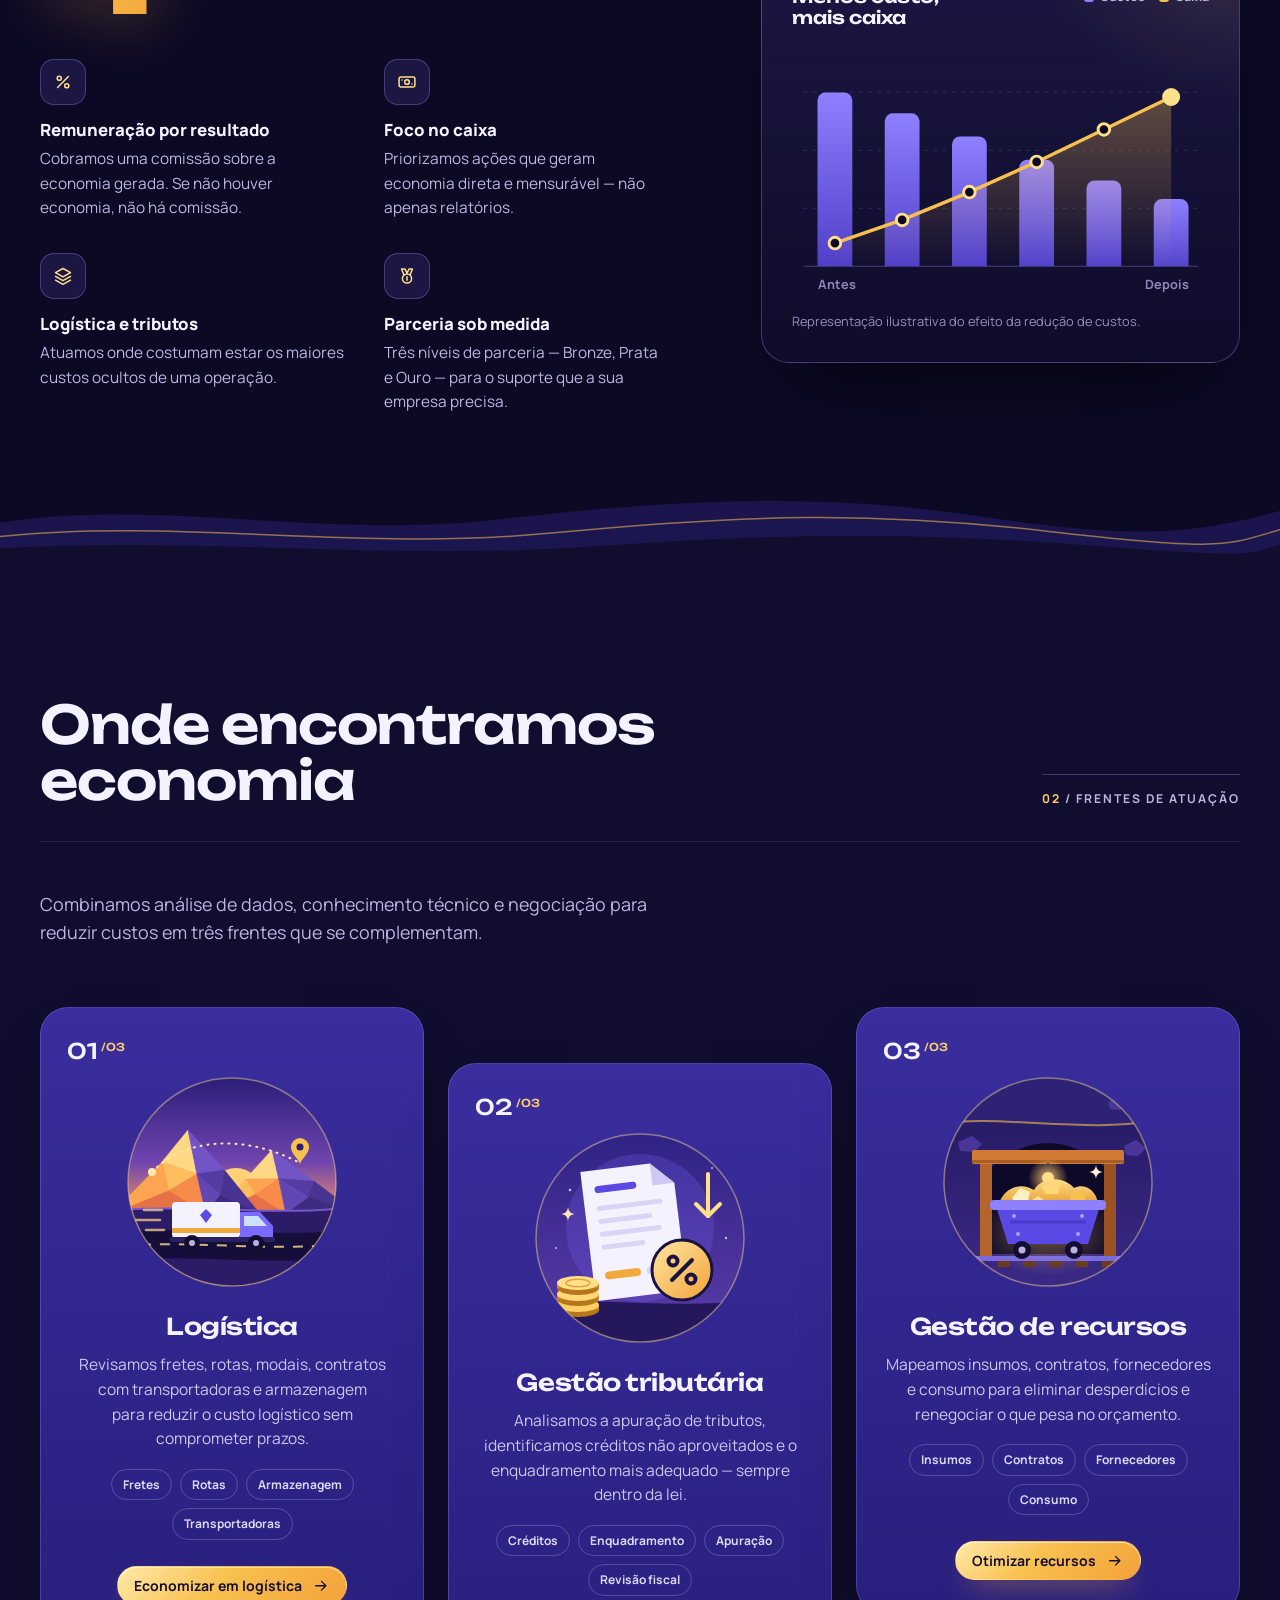
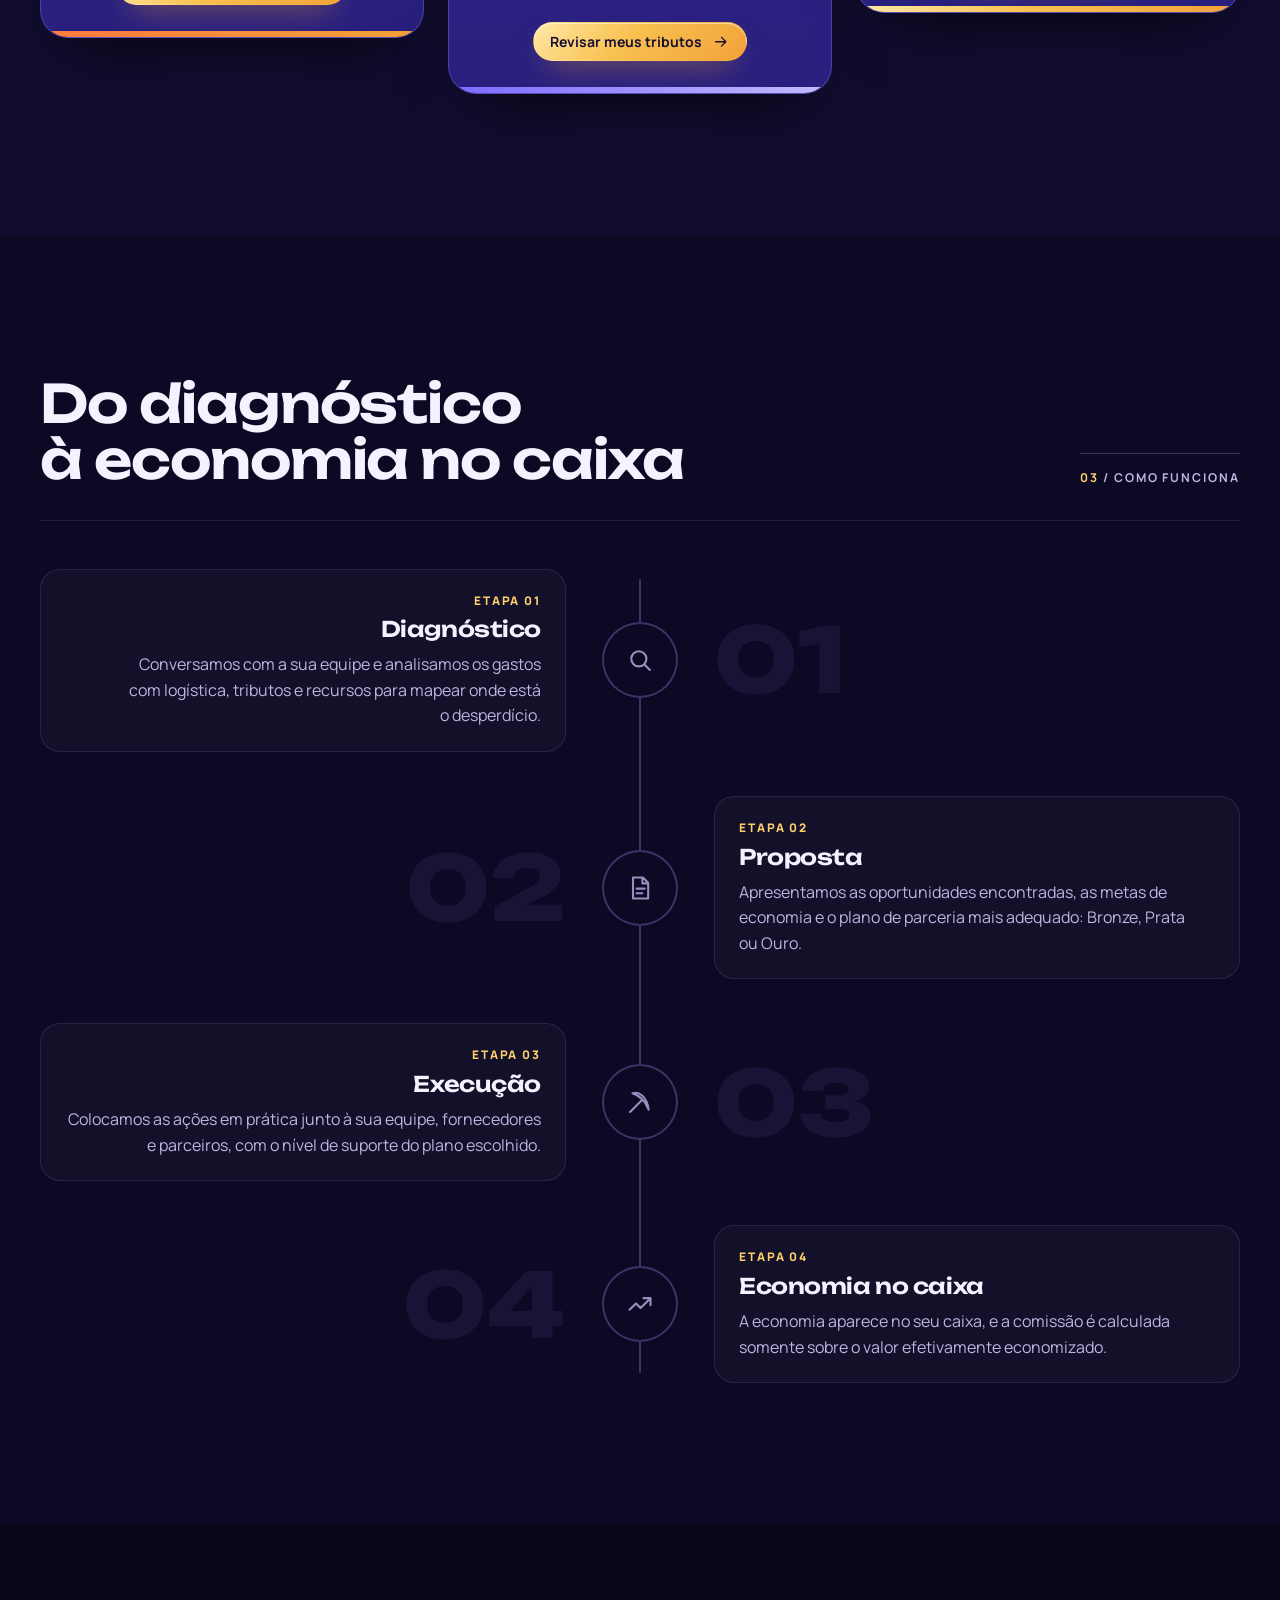
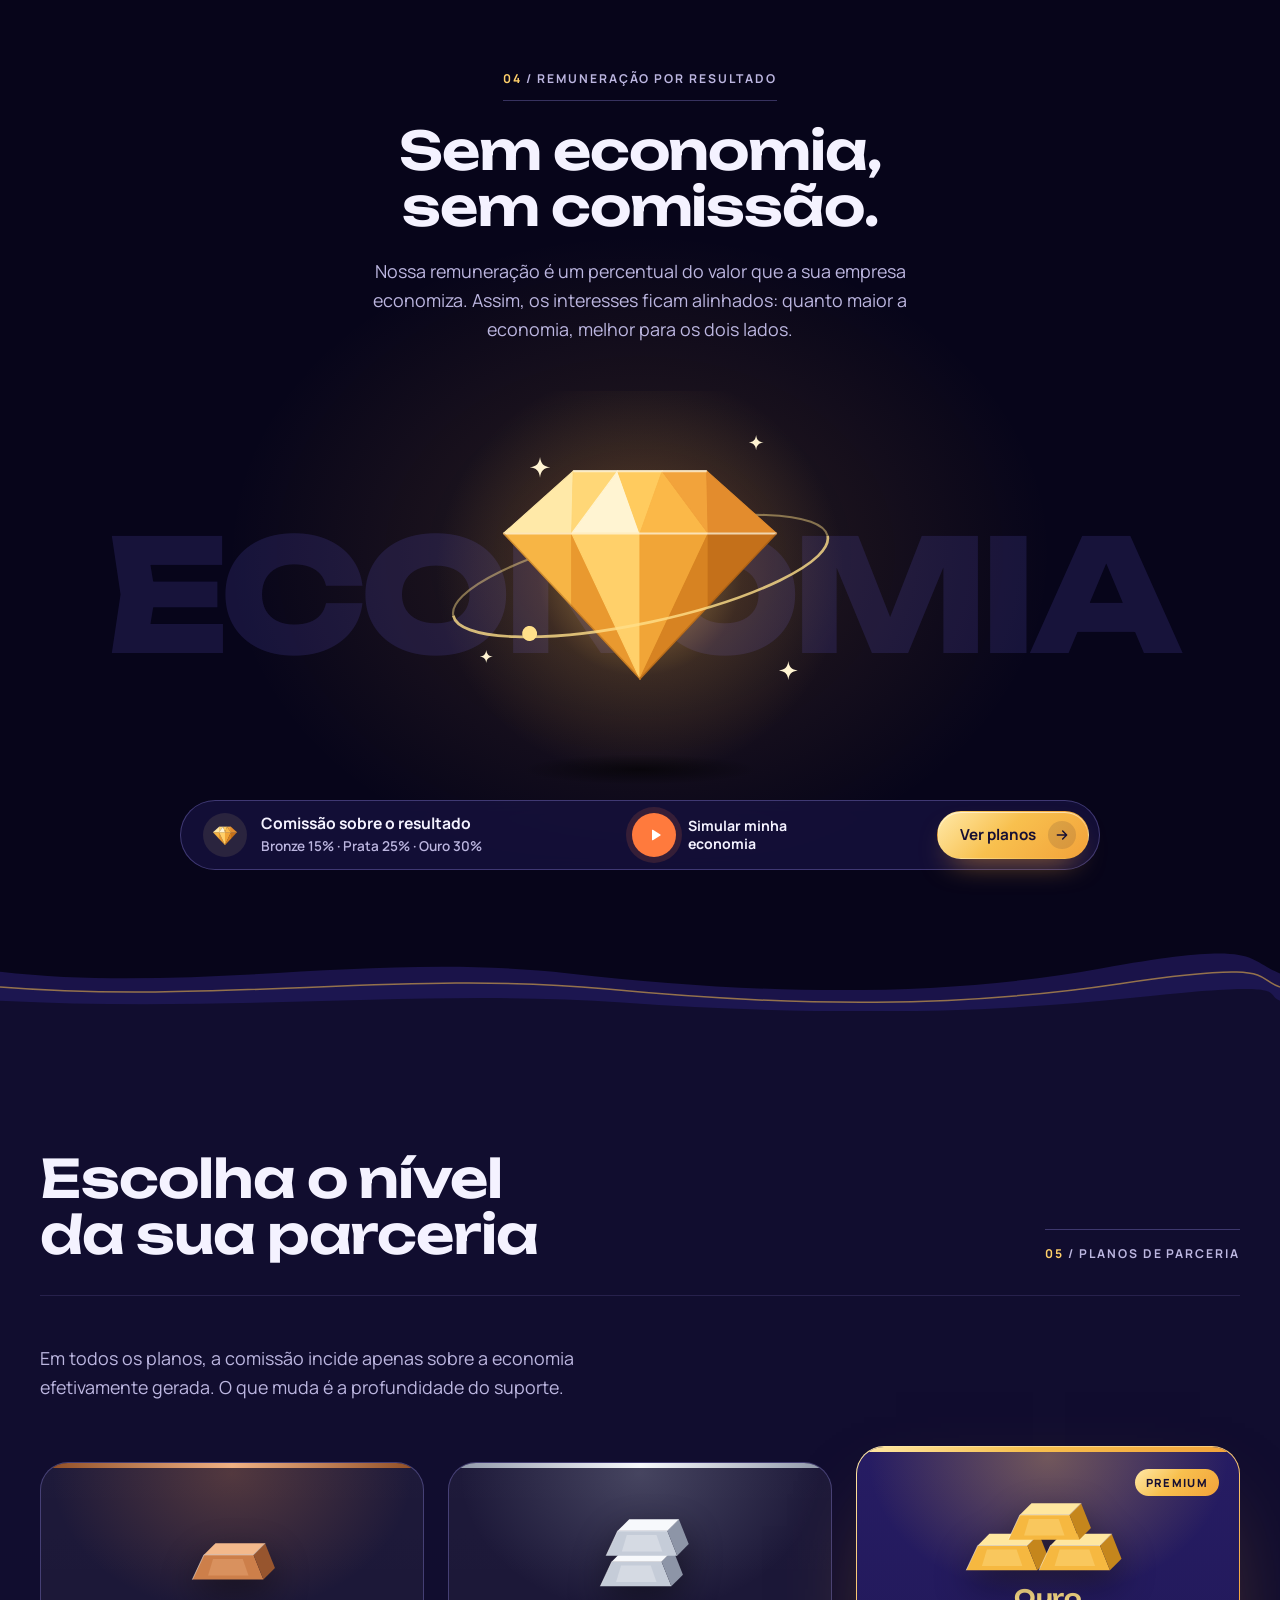
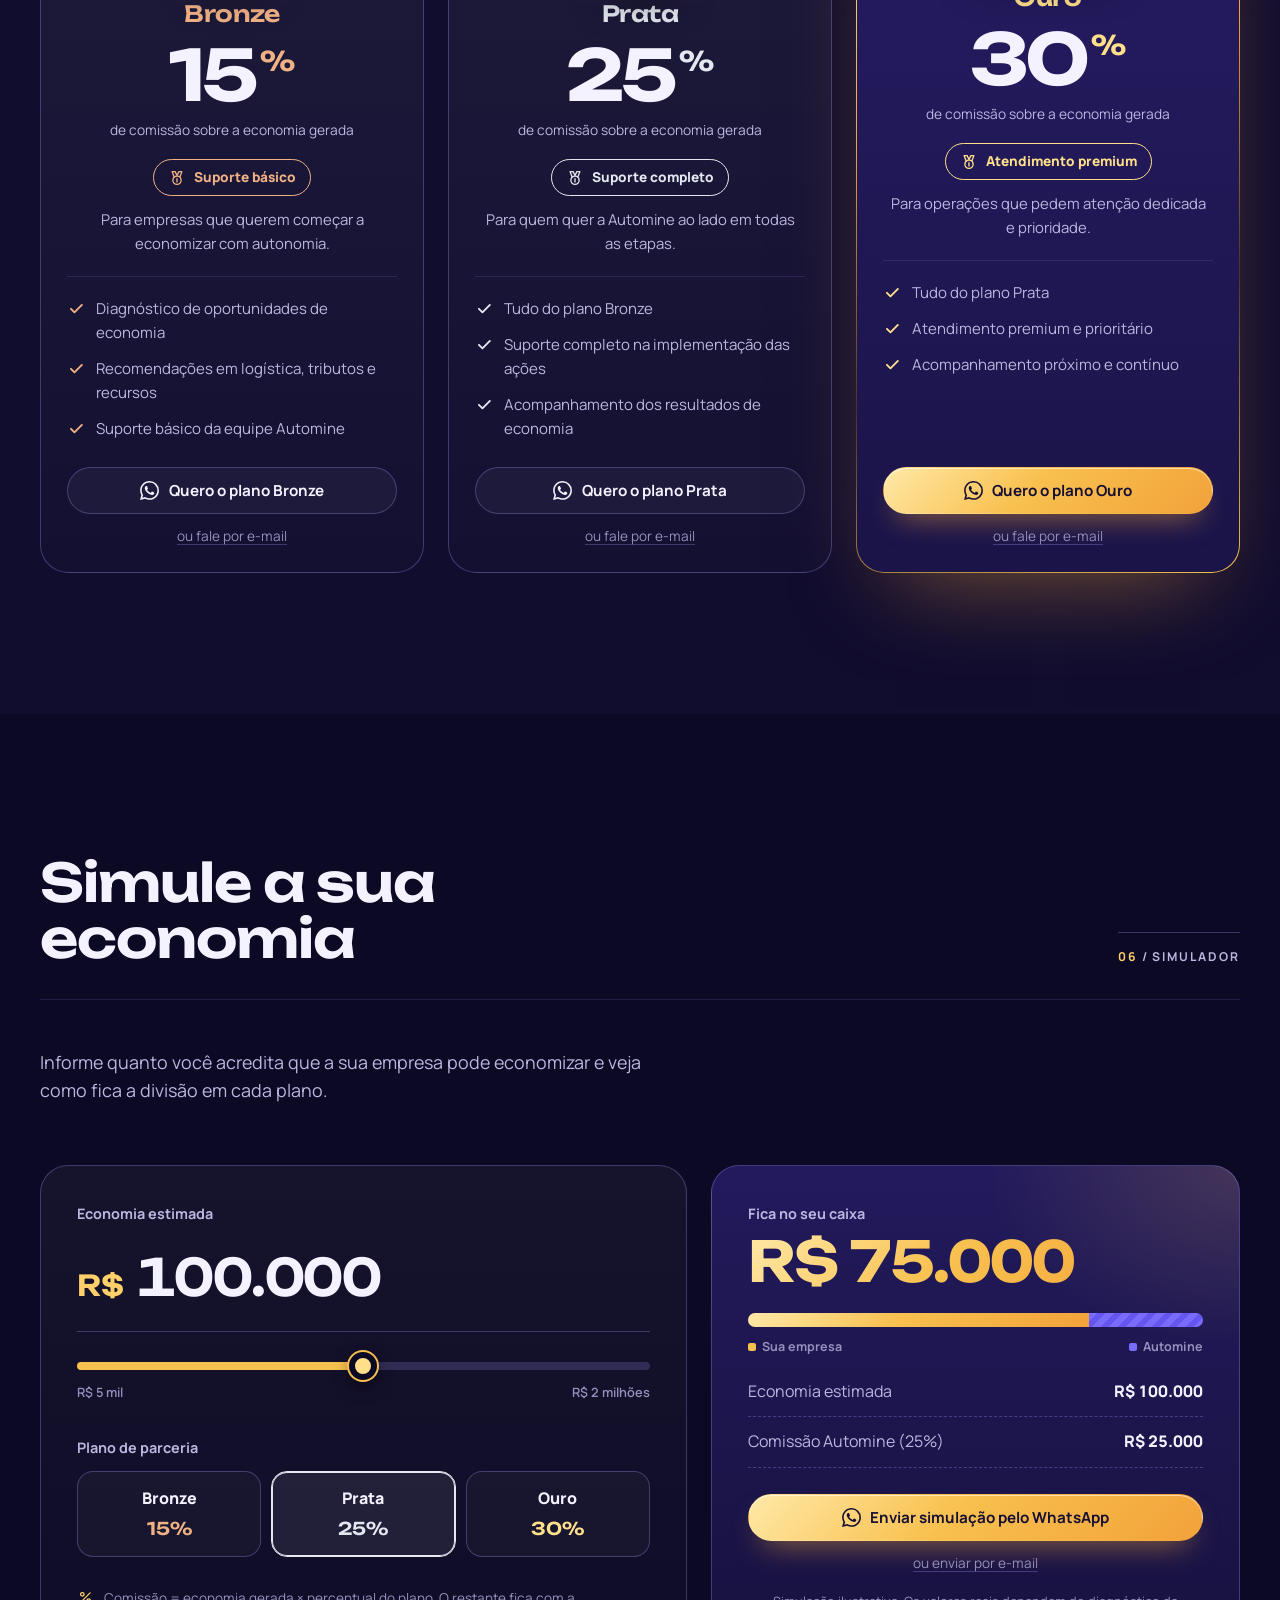
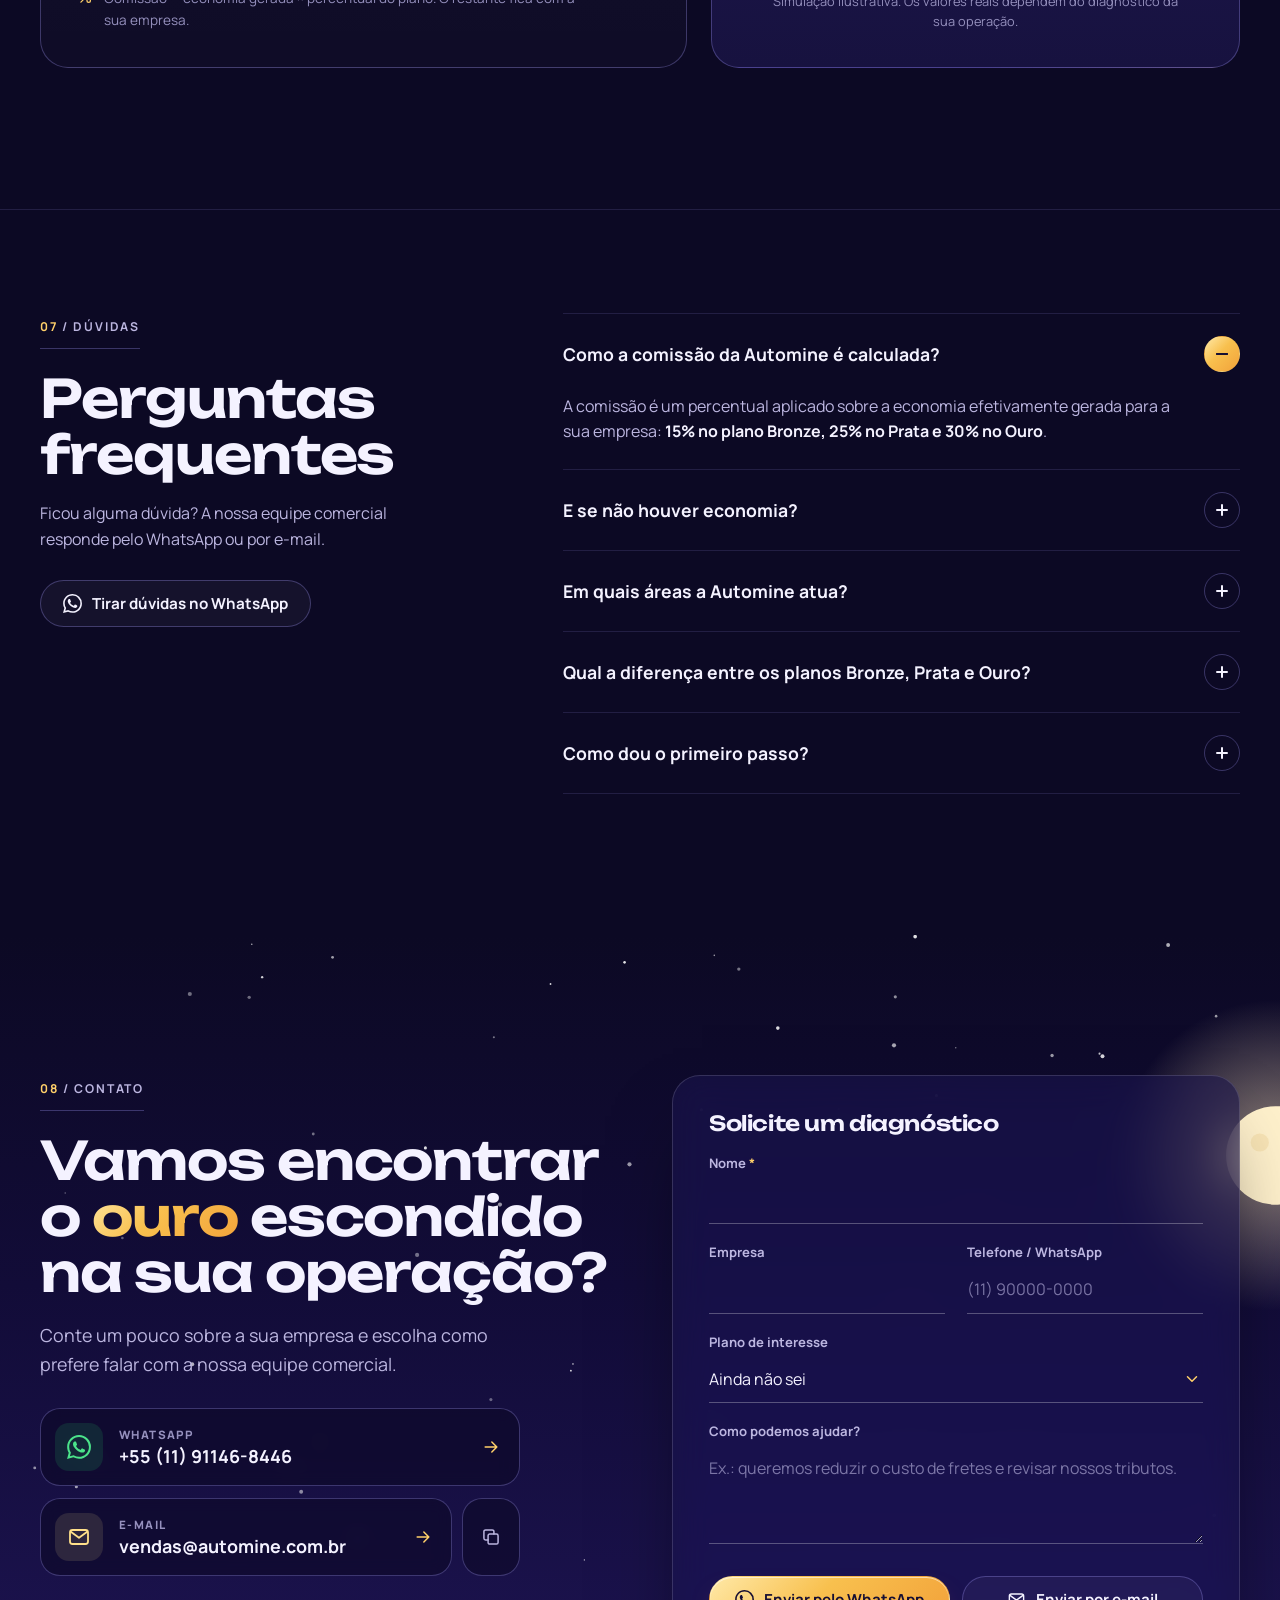
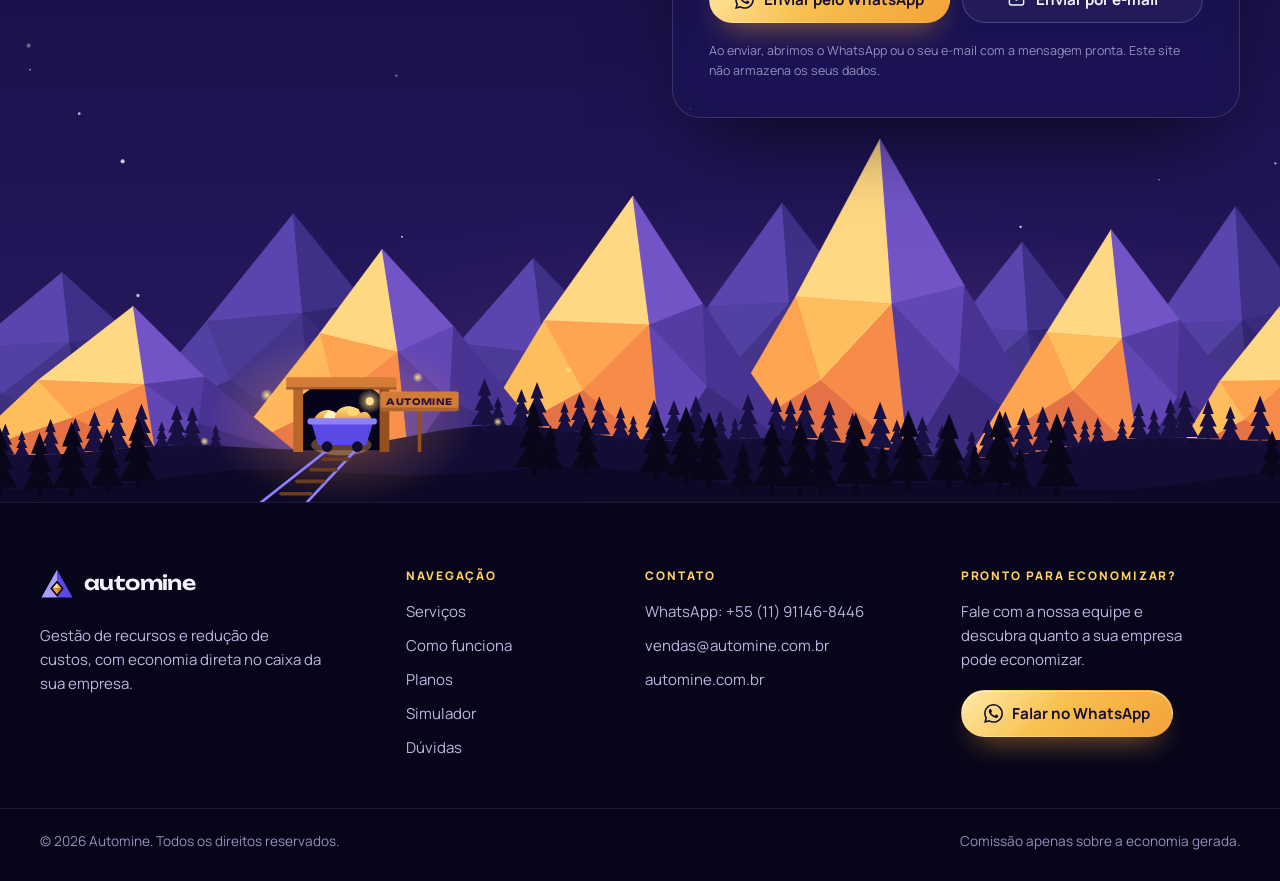
==== commit 8acc3bd8: "Fix WhatsApp number, harden and speed up the site - WhatsApp number corrected to +55 (11) 91146-8446" ====
--- a/index.html
+++ b/index.html
@@ -40,12 +40,12 @@
     "logo": "https://automine.com.br/assets/img/icon-512.png",
     "description": "Gestão de recursos e redução de custos com foco em logística e gestão tributária. Remuneração por comissão sobre a economia gerada.",
     "email": "vendas@automine.com.br",
-    "telephone": "+55-11-91146-8466",
+    "telephone": "+55-11-91146-8446",
     "areaServed": "BR",
     "contactPoint": [{
       "@type": "ContactPoint",
       "contactType": "sales",
-      "telephone": "+55-11-91146-8466",
+      "telephone": "+55-11-91146-8446",
       "email": "vendas@automine.com.br",
       "areaServed": "BR",
       "availableLanguage": ["Portuguese"]
@@ -134,7 +134,7 @@
       </nav>
 
       <div class="header__actions">
-        <a class="btn btn--sm btn--outline header__wa" href="https://wa.me/5511911468466" data-wa="Olá, Automine! Vim pelo site e quero entender como economizar." target="_blank" rel="noopener">
+        <a class="btn btn--sm btn--outline header__wa" href="https://wa.me/5511911468446" data-wa="Olá, Automine! Vim pelo site e quero entender como economizar." target="_blank" rel="noopener">
           <svg class="icon" aria-hidden="true"><use href="#i-whatsapp"/></svg>
           <span class="header__wa-label">WhatsApp</span>
         </a>
@@ -158,7 +158,7 @@
       </ul>
     </nav>
     <div class="menu-mobile__ctas">
-      <a class="btn btn--gold btn--block" href="https://wa.me/5511911468466" data-wa="Olá, Automine! Vim pelo site e quero entender como economizar." target="_blank" rel="noopener">
+      <a class="btn btn--gold btn--block" href="https://wa.me/5511911468446" data-wa="Olá, Automine! Vim pelo site e quero entender como economizar." target="_blank" rel="noopener">
         <svg class="icon" aria-hidden="true"><use href="#i-whatsapp"/></svg> Falar no WhatsApp
       </a>
       <a class="btn btn--ghost btn--block" href="mailto:vendas@automine.com.br" data-mail-subject="Contato pelo site — Automine">
@@ -295,18 +295,18 @@
 
       <div class="container hero__grid">
         <div class="hero__copy">
-          <p class="pill" data-reveal>
+          <p class="pill">
             <svg class="icon" aria-hidden="true"><use href="#i-spark"/></svg>
             Você só paga sobre o que economizar
           </p>
-          <h1 class="hero__title" id="hero-title" data-reveal style="--d:80ms">
+          <h1 class="hero__title" id="hero-title">
             Encontramos o <span class="text-gold">ouro</span> escondido nos seus custos.
           </h1>
-          <p class="hero__lead" data-reveal style="--d:160ms">
+          <p class="hero__lead">
             A Automine é especialista em gestão de recursos e redução de custos. Atuamos na logística e na gestão tributária da sua empresa para gerar <strong>economia direta no caixa</strong> — e somos remunerados com uma comissão sobre o valor economizado.
           </p>
-          <div class="hero__ctas" data-reveal style="--d:240ms">
-            <a class="btn btn--gold btn--lg" href="https://wa.me/5511911468466" data-wa="Olá, Automine! Vim pelo site e quero saber quanto minha empresa pode economizar." target="_blank" rel="noopener">
+          <div class="hero__ctas">
+            <a class="btn btn--gold btn--lg" href="https://wa.me/5511911468446" data-wa="Olá, Automine! Vim pelo site e quero saber quanto minha empresa pode economizar." target="_blank" rel="noopener">
               <svg class="icon" aria-hidden="true"><use href="#i-whatsapp"/></svg>
               Falar no WhatsApp
               <span class="btn__arrow" aria-hidden="true"><svg class="icon"><use href="#i-arrow"/></svg></span>
@@ -316,7 +316,7 @@
               vendas@automine.com.br
             </a>
           </div>
-          <ul class="hero__checks" data-reveal style="--d:320ms">
+          <ul class="hero__checks">
             <li><svg class="icon" aria-hidden="true"><use href="#i-check"/></svg> Sem economia, sem comissão</li>
             <li><svg class="icon" aria-hidden="true"><use href="#i-check"/></svg> Planos a partir de 15%</li>
             <li><svg class="icon" aria-hidden="true"><use href="#i-check"/></svg> Logística, tributos e recursos</li>
@@ -801,7 +801,7 @@
             <h3 class="service__title">Logística</h3>
             <p class="service__text">Revisamos fretes, rotas, modais, contratos com transportadoras e armazenagem para reduzir o custo logístico sem comprometer prazos.</p>
             <ul class="tags"><li>Fretes</li><li>Rotas</li><li>Armazenagem</li><li>Transportadoras</li></ul>
-            <a class="btn btn--sm btn--gold" href="https://wa.me/5511911468466" data-wa="Olá, Automine! Quero reduzir os custos de logística da minha empresa." target="_blank" rel="noopener">Economizar em logística <svg class="icon" aria-hidden="true"><use href="#i-arrow"/></svg></a>
+            <a class="btn btn--sm btn--gold" href="https://wa.me/5511911468446" data-wa="Olá, Automine! Quero reduzir os custos de logística da minha empresa." target="_blank" rel="noopener">Economizar em logística <svg class="icon" aria-hidden="true"><use href="#i-arrow"/></svg></a>
           </article>
 
           <!-- 02 Tributos -->
@@ -855,7 +855,7 @@
             <h3 class="service__title">Gestão tributária</h3>
             <p class="service__text">Analisamos a apuração de tributos, identificamos créditos não aproveitados e o enquadramento mais adequado — sempre dentro da lei.</p>
             <ul class="tags"><li>Créditos</li><li>Enquadramento</li><li>Apuração</li><li>Revisão fiscal</li></ul>
-            <a class="btn btn--sm btn--gold" href="https://wa.me/5511911468466" data-wa="Olá, Automine! Quero revisar a gestão tributária da minha empresa." target="_blank" rel="noopener">Revisar meus tributos <svg class="icon" aria-hidden="true"><use href="#i-arrow"/></svg></a>
+            <a class="btn btn--sm btn--gold" href="https://wa.me/5511911468446" data-wa="Olá, Automine! Quero revisar a gestão tributária da minha empresa." target="_blank" rel="noopener">Revisar meus tributos <svg class="icon" aria-hidden="true"><use href="#i-arrow"/></svg></a>
           </article>
 
           <!-- 03 Recursos -->
@@ -906,7 +906,7 @@
             <h3 class="service__title">Gestão de recursos</h3>
             <p class="service__text">Mapeamos insumos, contratos, fornecedores e consumo para eliminar desperdícios e renegociar o que pesa no orçamento.</p>
             <ul class="tags"><li>Insumos</li><li>Contratos</li><li>Fornecedores</li><li>Consumo</li></ul>
-            <a class="btn btn--sm btn--gold" href="https://wa.me/5511911468466" data-wa="Olá, Automine! Quero otimizar a gestão de recursos da minha empresa." target="_blank" rel="noopener">Otimizar recursos <svg class="icon" aria-hidden="true"><use href="#i-arrow"/></svg></a>
+            <a class="btn btn--sm btn--gold" href="https://wa.me/5511911468446" data-wa="Olá, Automine! Quero otimizar a gestão de recursos da minha empresa." target="_blank" rel="noopener">Otimizar recursos <svg class="icon" aria-hidden="true"><use href="#i-arrow"/></svg></a>
           </article>
         </div>
       </div>
@@ -1044,7 +1044,7 @@
               <li><svg class="icon" aria-hidden="true"><use href="#i-check"/></svg> Recomendações em logística, tributos e recursos</li>
               <li><svg class="icon" aria-hidden="true"><use href="#i-check"/></svg> Suporte básico da equipe Automine</li>
             </ul>
-            <a class="btn btn--ghost btn--block" href="https://wa.me/5511911468466" data-wa="Olá, Automine! Tenho interesse no plano Bronze (15% de comissão, suporte básico). Podemos conversar?" target="_blank" rel="noopener">
+            <a class="btn btn--ghost btn--block" href="https://wa.me/5511911468446" data-wa="Olá, Automine! Tenho interesse no plano Bronze (15% de comissão, suporte básico). Podemos conversar?" target="_blank" rel="noopener">
               <svg class="icon" aria-hidden="true"><use href="#i-whatsapp"/></svg> Quero o plano Bronze
             </a>
             <a class="plan__mail" href="mailto:vendas@automine.com.br" data-mail-subject="Interesse no plano Bronze — Automine" data-mail-body="Olá, equipe Automine!&#10;&#10;Tenho interesse no plano Bronze (15% de comissão sobre a economia gerada, suporte básico) e gostaria de mais informações.&#10;&#10;Nome:&#10;Empresa:&#10;Telefone:">ou fale por e-mail</a>
@@ -1064,7 +1064,7 @@
               <li><svg class="icon" aria-hidden="true"><use href="#i-check"/></svg> Suporte completo na implementação das ações</li>
               <li><svg class="icon" aria-hidden="true"><use href="#i-check"/></svg> Acompanhamento dos resultados de economia</li>
             </ul>
-            <a class="btn btn--ghost btn--block" href="https://wa.me/5511911468466" data-wa="Olá, Automine! Tenho interesse no plano Prata (25% de comissão, suporte completo). Podemos conversar?" target="_blank" rel="noopener">
+            <a class="btn btn--ghost btn--block" href="https://wa.me/5511911468446" data-wa="Olá, Automine! Tenho interesse no plano Prata (25% de comissão, suporte completo). Podemos conversar?" target="_blank" rel="noopener">
               <svg class="icon" aria-hidden="true"><use href="#i-whatsapp"/></svg> Quero o plano Prata
             </a>
             <a class="plan__mail" href="mailto:vendas@automine.com.br" data-mail-subject="Interesse no plano Prata — Automine" data-mail-body="Olá, equipe Automine!&#10;&#10;Tenho interesse no plano Prata (25% de comissão sobre a economia gerada, suporte completo) e gostaria de mais informações.&#10;&#10;Nome:&#10;Empresa:&#10;Telefone:">ou fale por e-mail</a>
@@ -1085,7 +1085,7 @@
               <li><svg class="icon" aria-hidden="true"><use href="#i-check"/></svg> Atendimento premium e prioritário</li>
               <li><svg class="icon" aria-hidden="true"><use href="#i-check"/></svg> Acompanhamento próximo e contínuo</li>
             </ul>
-            <a class="btn btn--gold btn--block" href="https://wa.me/5511911468466" data-wa="Olá, Automine! Tenho interesse no plano Ouro (30% de comissão, atendimento premium). Podemos conversar?" target="_blank" rel="noopener">
+            <a class="btn btn--gold btn--block" href="https://wa.me/5511911468446" data-wa="Olá, Automine! Tenho interesse no plano Ouro (30% de comissão, atendimento premium). Podemos conversar?" target="_blank" rel="noopener">
               <svg class="icon" aria-hidden="true"><use href="#i-whatsapp"/></svg> Quero o plano Ouro
             </a>
             <a class="plan__mail" href="mailto:vendas@automine.com.br" data-mail-subject="Interesse no plano Ouro — Automine" data-mail-body="Olá, equipe Automine!&#10;&#10;Tenho interesse no plano Ouro (30% de comissão sobre a economia gerada, atendimento premium) e gostaria de mais informações.&#10;&#10;Nome:&#10;Empresa:&#10;Telefone:">ou fale por e-mail</a>
@@ -1136,7 +1136,7 @@
               <div><dt>Economia estimada</dt><dd data-out="total">R$ 100.000</dd></div>
               <div><dt>Comissão Automine (<span data-out="rate">25%</span>)</dt><dd data-out="fee">R$ 25.000</dd></div>
             </dl>
-            <a class="btn btn--gold btn--block" href="https://wa.me/5511911468466" target="_blank" rel="noopener" data-sim-wa>
+            <a class="btn btn--gold btn--block" href="https://wa.me/5511911468446" target="_blank" rel="noopener" data-sim-wa>
               <svg class="icon" aria-hidden="true"><use href="#i-whatsapp"/></svg> <span>Enviar<span class="hide-sm"> simulação</span> pelo WhatsApp</span>
             </a>
             <a class="sim__mail" href="mailto:vendas@automine.com.br" data-sim-mail>ou enviar por e-mail</a>
@@ -1153,7 +1153,7 @@
           <p class="section-tag section-tag--left"><span>07</span> / Dúvidas</p>
           <h2 class="h2" id="faq-title">Perguntas<br> frequentes</h2>
           <p>Ficou alguma dúvida? A nossa equipe comercial responde pelo WhatsApp ou por e-mail.</p>
-          <a class="btn btn--ghost" href="https://wa.me/5511911468466" data-wa="Olá, Automine! Tenho uma dúvida sobre como funciona a parceria." target="_blank" rel="noopener">
+          <a class="btn btn--ghost" href="https://wa.me/5511911468446" data-wa="Olá, Automine! Tenho uma dúvida sobre como funciona a parceria." target="_blank" rel="noopener">
             <svg class="icon" aria-hidden="true"><use href="#i-whatsapp"/></svg> Tirar dúvidas no WhatsApp
           </a>
         </div>
@@ -1177,7 +1177,7 @@
           </details>
           <details class="faq__item">
             <summary>Como dou o primeiro passo?<span class="faq__icon" aria-hidden="true"></span></summary>
-            <div class="faq__answer"><p>Chame a gente no WhatsApp pelo <a href="https://wa.me/5511911468466" data-wa="Olá, Automine! Quero dar o primeiro passo para economizar." target="_blank" rel="noopener">+55 (11) 91146-8466</a> ou envie um e-mail para <a href="mailto:vendas@automine.com.br" data-mail-subject="Quero economizar — contato pelo site">vendas@automine.com.br</a>. Vamos entender a sua operação e indicar o melhor caminho.</p></div>
+            <div class="faq__answer"><p>Chame a gente no WhatsApp pelo <a href="https://wa.me/5511911468446" data-wa="Olá, Automine! Quero dar o primeiro passo para economizar." target="_blank" rel="noopener">+55 (11) 91146-8446</a> ou envie um e-mail para <a href="mailto:vendas@automine.com.br" data-mail-subject="Quero economizar — contato pelo site">vendas@automine.com.br</a>. Vamos entender a sua operação e indicar o melhor caminho.</p></div>
           </details>
         </div>
       </div>
@@ -1346,9 +1346,9 @@
           <p class="contact__lead">Conte um pouco sobre a sua empresa e escolha como prefere falar com a nossa equipe comercial.</p>
           <ul class="channels">
             <li>
-              <a class="channel" href="https://wa.me/5511911468466" data-wa="Olá, Automine! Vim pelo site e quero saber quanto minha empresa pode economizar." target="_blank" rel="noopener">
+              <a class="channel" href="https://wa.me/5511911468446" data-wa="Olá, Automine! Vim pelo site e quero saber quanto minha empresa pode economizar." target="_blank" rel="noopener">
                 <span class="channel__icon channel__icon--wa"><svg class="icon" aria-hidden="true"><use href="#i-whatsapp"/></svg></span>
-                <span class="channel__text"><small>WhatsApp</small><strong>+55 (11) 91146-8466</strong></span>
+                <span class="channel__text"><small>WhatsApp</small><strong>+55 (11) 91146-8446</strong></span>
                 <svg class="icon channel__go" aria-hidden="true"><use href="#i-arrow"/></svg>
               </a>
             </li>
@@ -1365,7 +1365,7 @@
           </ul>
         </div>
 
-        <form class="lead-form glass" action="mailto:vendas@automine.com.br" method="post" enctype="text/plain" novalidate data-lead-form data-reveal style="--d:120ms">
+        <form class="lead-form glass" novalidate data-lead-form data-reveal style="--d:120ms">
           <h3 class="lead-form__title">Solicite um diagnóstico</h3>
           <div class="field">
             <label for="f-nome">Nome <span aria-hidden="true">*</span></label>
@@ -1402,6 +1402,7 @@
             </button>
           </div>
           <p class="lead-form__note">Ao enviar, abrimos o WhatsApp ou o seu e-mail com a mensagem pronta. Este site não armazena os seus dados.</p>
+          <noscript><p class="lead-form__note">Para enviar a mensagem por aqui, ative o JavaScript, ou fale direto pelo WhatsApp ou e-mail ao lado.</p></noscript>
         </form>
       </div>
 
@@ -1627,7 +1628,7 @@
       <div class="footer__col">
         <p class="footer__title">Contato</p>
         <ul class="footer__list">
-          <li><a href="https://wa.me/5511911468466" data-wa="Olá, Automine! Vim pelo site e quero entender como economizar." target="_blank" rel="noopener">WhatsApp: +55 (11) 91146-8466</a></li>
+          <li><a href="https://wa.me/5511911468446" data-wa="Olá, Automine! Vim pelo site e quero entender como economizar." target="_blank" rel="noopener">WhatsApp: +55 (11) 91146-8446</a></li>
           <li><a href="mailto:vendas@automine.com.br" data-mail-subject="Contato pelo site — Automine">vendas@automine.com.br</a></li>
           <li>automine.com.br</li>
         </ul>
@@ -1636,7 +1637,7 @@
       <div class="footer__col footer__cta">
         <p class="footer__title">Pronto para economizar?</p>
         <p>Fale com a nossa equipe e descubra quanto a sua empresa pode economizar.</p>
-        <a class="btn btn--gold" href="https://wa.me/5511911468466" data-wa="Olá, Automine! Vim pelo site e quero saber quanto minha empresa pode economizar." target="_blank" rel="noopener">
+        <a class="btn btn--gold" href="https://wa.me/5511911468446" data-wa="Olá, Automine! Vim pelo site e quero saber quanto minha empresa pode economizar." target="_blank" rel="noopener">
           <svg class="icon" aria-hidden="true"><use href="#i-whatsapp"/></svg> Falar no WhatsApp
         </a>
       </div>
@@ -1648,7 +1649,7 @@
   </footer>
 
   <aside class="quick-contact" aria-label="Contato rápido">
-  <a class="wa-float" href="https://wa.me/5511911468466" data-wa="Olá, Automine! Vim pelo site e quero entender como economizar." target="_blank" rel="noopener" aria-label="Falar com a Automine pelo WhatsApp">
+  <a class="wa-float" href="https://wa.me/5511911468446" data-wa="Olá, Automine! Vim pelo site e quero entender como economizar." target="_blank" rel="noopener" aria-label="Falar com a Automine pelo WhatsApp">
     <svg class="wa-float__icon" aria-hidden="true"><use href="#i-whatsapp"/></svg>
     <span class="wa-float__label" aria-hidden="true">Fale conosco</span>
   </a>
--- a/assets/css/styles.css
+++ b/assets/css/styles.css
@@ -783,6 +783,26 @@
   stroke-width: 2.4;
 }
 
+.js .hero__copy > * {
+  animation: rise 0.8s var(--ease-out) both;
+}
+
+.js .hero__copy > :nth-child(2) {
+  animation-delay: 60ms;
+}
+
+.js .hero__copy > :nth-child(3) {
+  animation-delay: 120ms;
+}
+
+.js .hero__copy > :nth-child(4) {
+  animation-delay: 180ms;
+}
+
+.js .hero__copy > :nth-child(5) {
+  animation-delay: 240ms;
+}
+
 .hero__art {
   position: relative;
   width: 100%;
@@ -2782,6 +2802,12 @@
   border-top: 1px solid var(--line);
   color: var(--text-dim);
   font-size: 0.85rem;
+}
+
+@media (max-width: 639px) {
+  .site-footer {
+    padding-bottom: 104px;
+  }
 }
 
 @media (min-width: 640px) {
@@ -2925,6 +2951,12 @@
   }
 }
 
+@keyframes rise {
+  from {
+    translate: 0 18px;
+  }
+}
+
 @keyframes bob {
   0%,
   100% {
